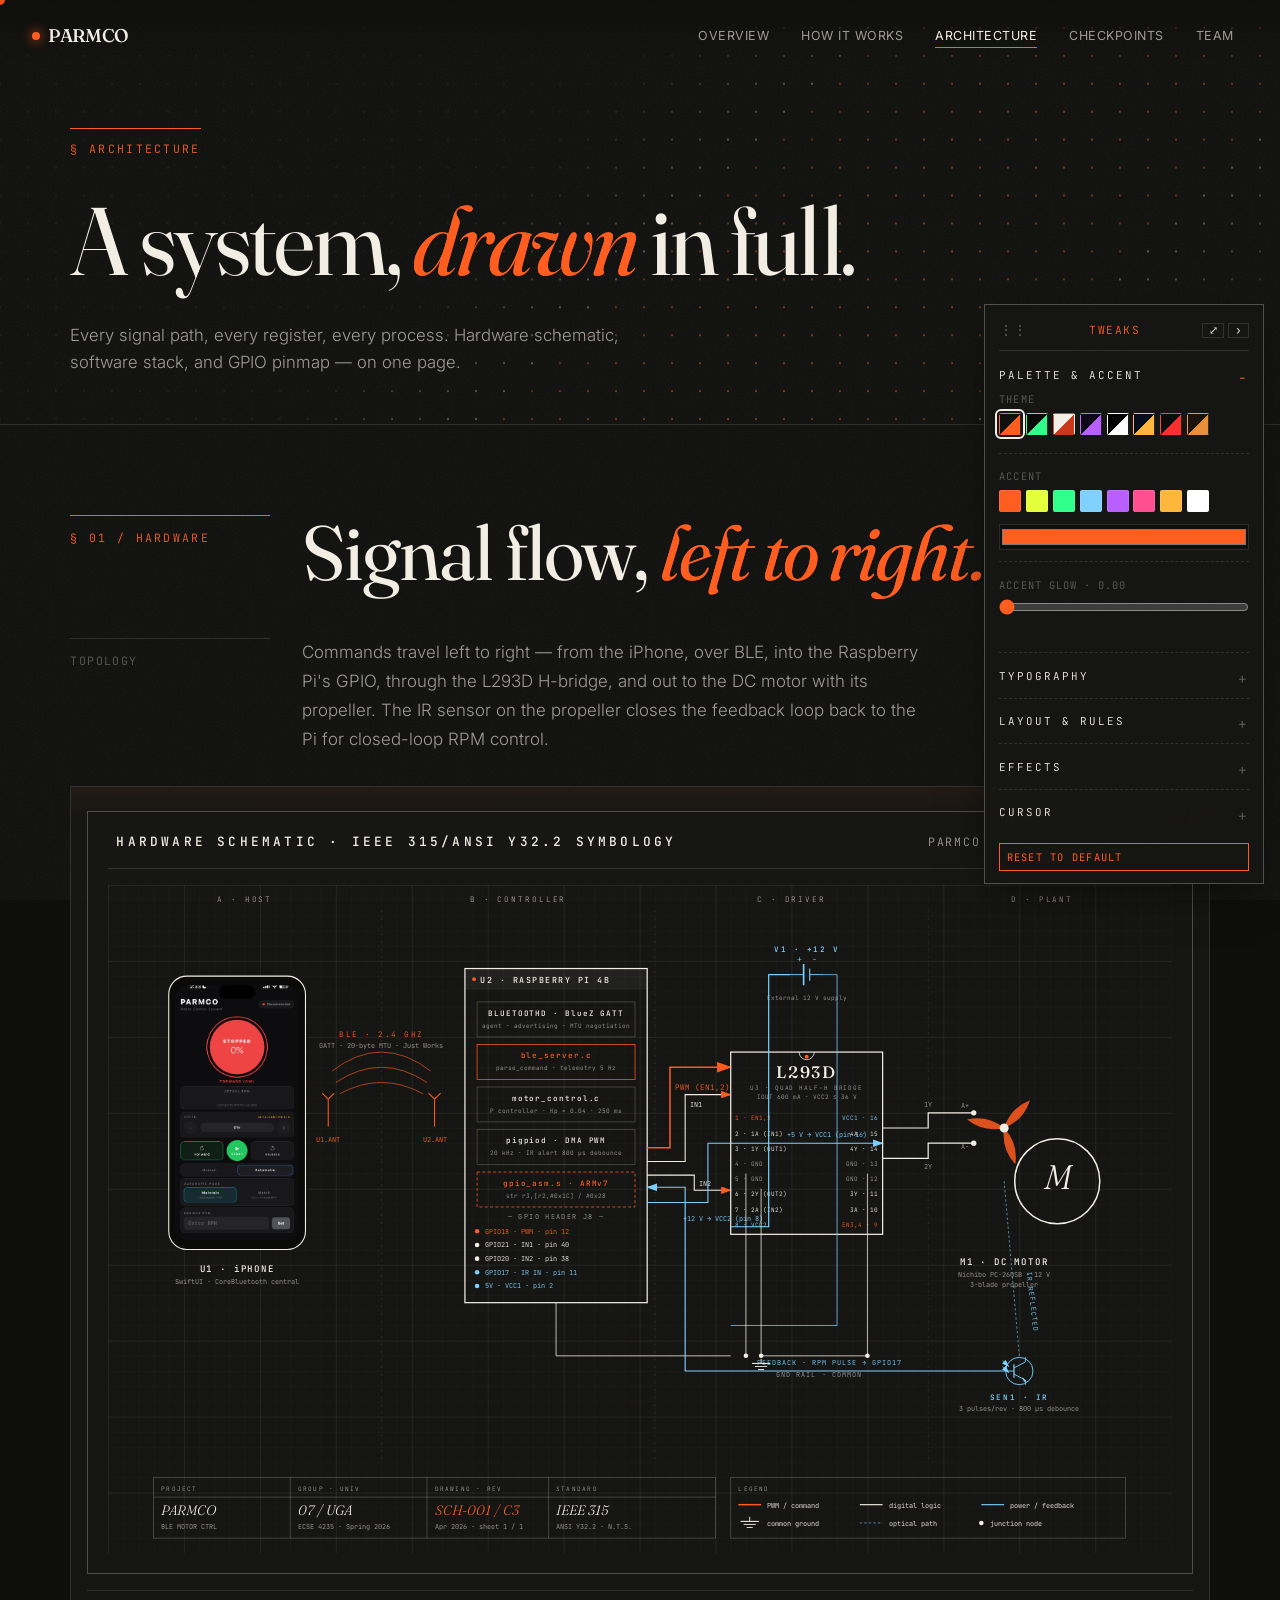
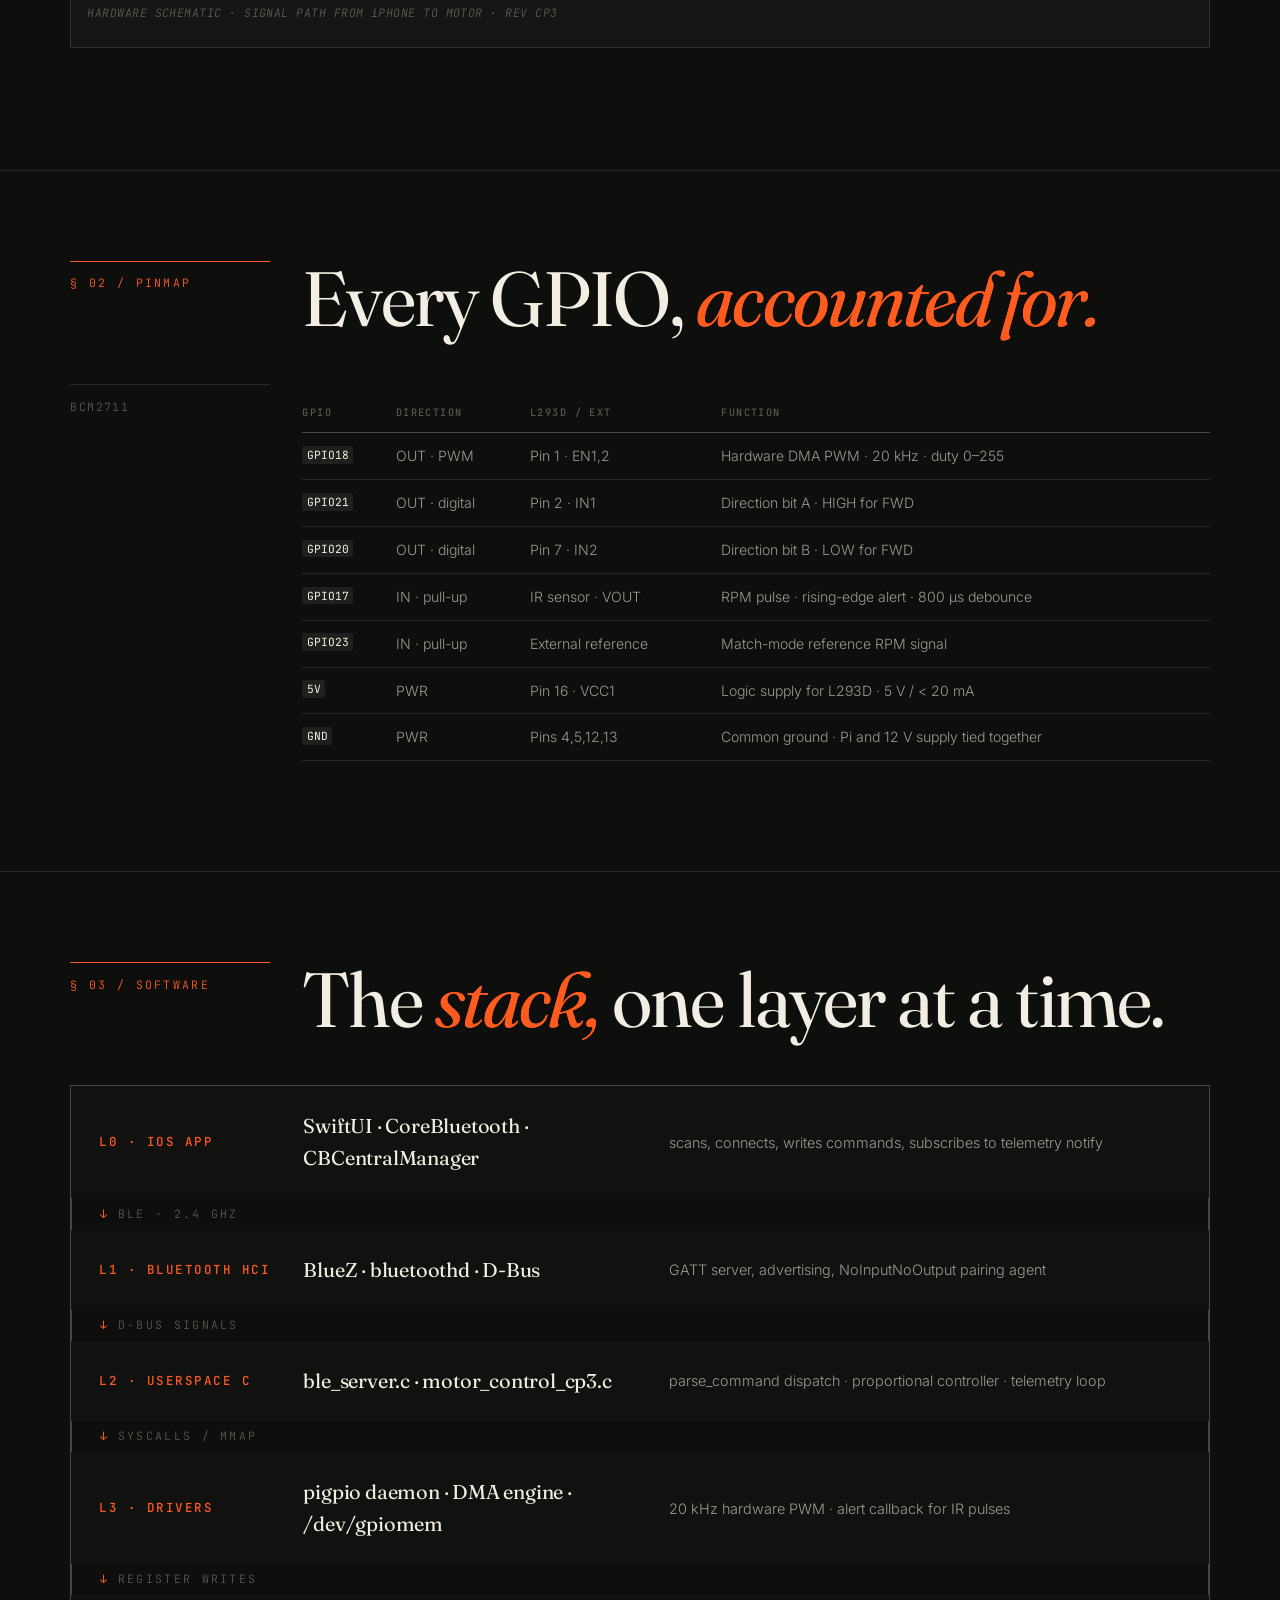
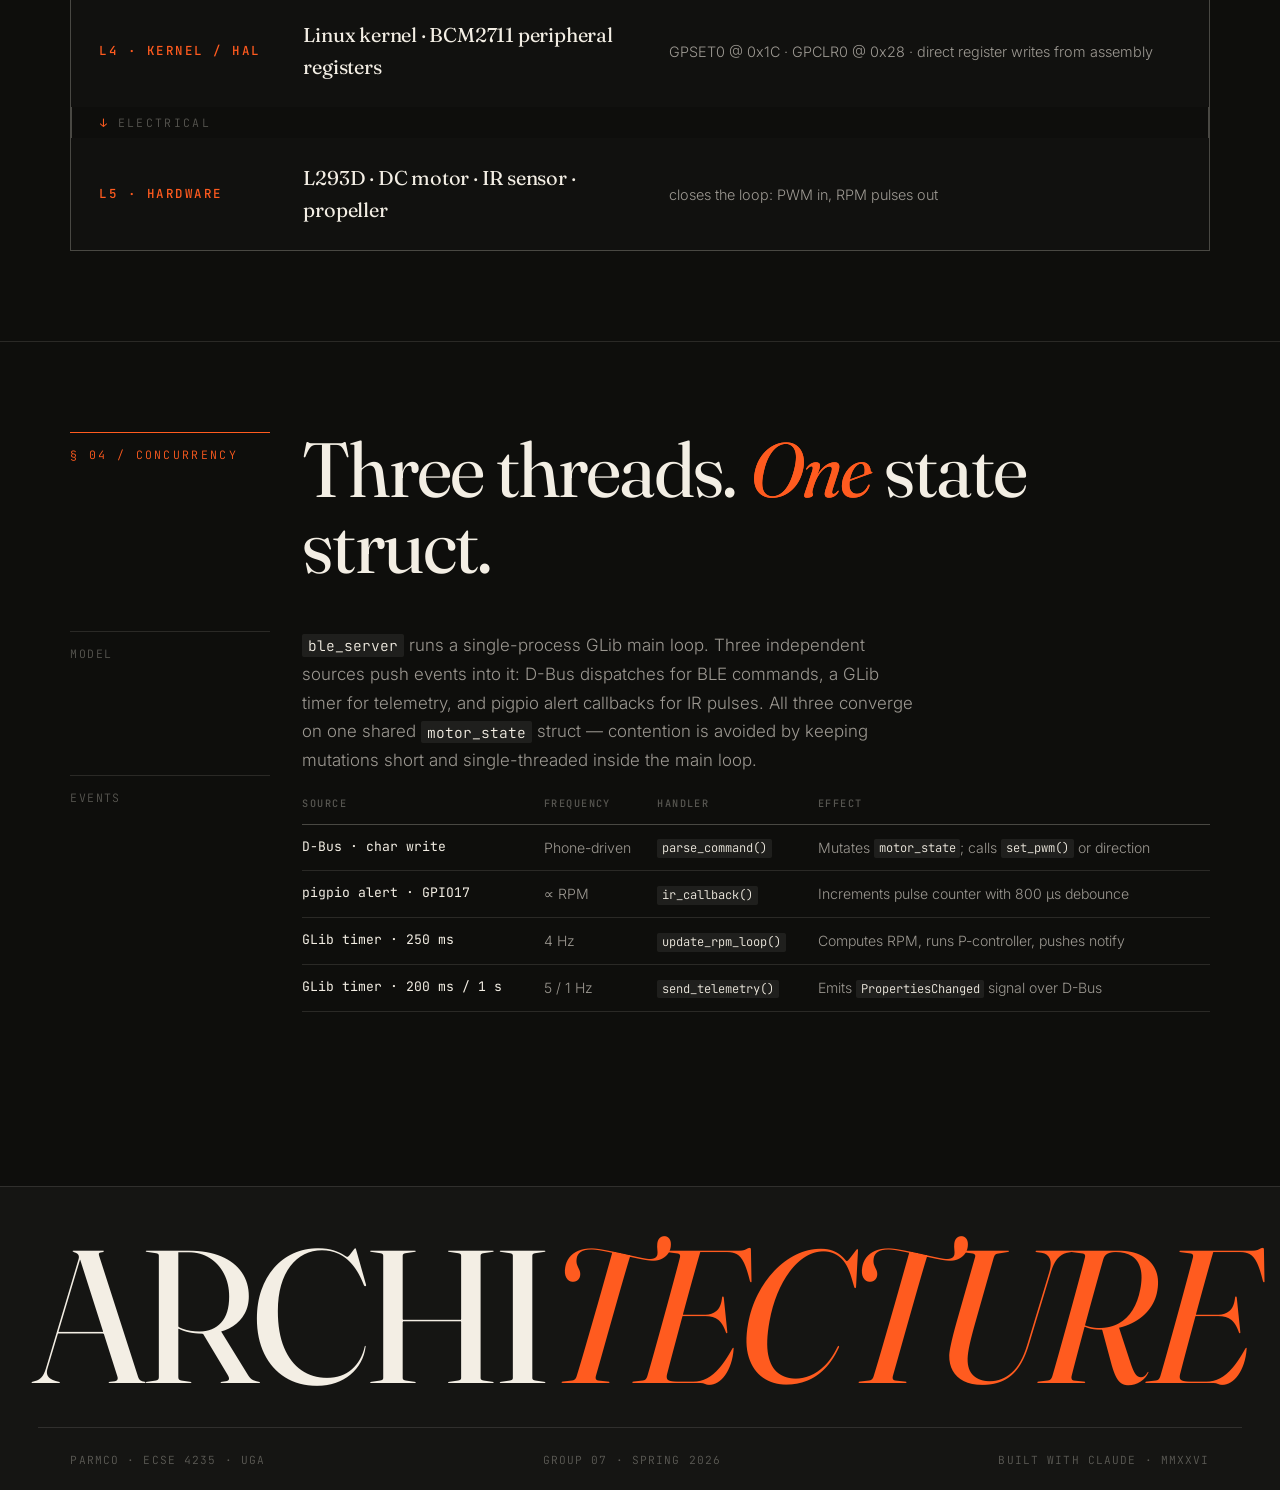
==== architecture.html @ 1833b7eb "Implement PARMCO site — 5-page static site with tweaks panel, IEEE schematic, BLE docs" ====
<!DOCTYPE html>
<html lang="en">
<head>
  <meta charset="UTF-8">
  <meta name="viewport" content="width=device-width, initial-scale=1.0">
  <title>Architecture — PARMCO</title>
  <link rel="stylesheet" href="style.css">
  <script>document.documentElement.classList.add('js');</script>
</head>
<body>

<nav id="site-nav">
  <a href="index.html" class="nav-logo"><span class="nav-logo-dot"></span>PARMCO</a>
  <button class="nav-toggle" aria-label="Toggle menu">MENU</button>
  <ul class="nav-links">
    <li><a href="index.html">Overview</a></li>
    <li><a href="how-it-works.html">How It Works</a></li>
    <li><a href="architecture.html" class="active">Architecture</a></li>
    <li><a href="checkpoints.html">Checkpoints</a></li>
    <li><a href="team.html">Team</a></li>
  </ul>
</nav>

<main>
  <section class="page-hero">
    <div class="wrap">
      <span class="label">§ ARCHITECTURE</span>
      <h1>A system, <em>drawn</em> in full.</h1>
      <p>Every signal path, every register, every process. Hardware schematic, software stack, and GPIO pinmap — on one page.</p>
    </div>
  </section>

  <!-- ========== HARDWARE SCHEMATIC ========== -->
  <section class="section">
    <div class="wrap">
      <div class="section-head reveal">
        <div class="section-num">§ 01 / Hardware</div>
        <h2 class="section-title">Signal flow, <em>left to right.</em></h2>
      </div>

      <div class="body-grid reveal">
        <div class="aside">Topology</div>
        <div class="body">
          <p>Commands travel left to right — from the iPhone, over BLE, into the Raspberry Pi's GPIO, through the L293D H-bridge, and out to the DC motor with its propeller. The IR sensor on the propeller closes the feedback loop back to the Pi for closed-loop RPM control.</p>
        </div>
      </div>

      <div class="diagram reveal schematic-wrap">
        <div class="schematic-frame">
          <div class="schematic-head">
            <span class="s-t">HARDWARE SCHEMATIC · IEEE 315/ANSI Y32.2 SYMBOLOGY</span>
            <span class="s-s">PARMCO · GROUP 07 · REV CP3</span>
          </div>

          <svg viewBox="0 0 1400 880" xmlns="http://www.w3.org/2000/svg" class="schematic-svg">
            <defs>
              <pattern id="grid" width="20" height="20" patternUnits="userSpaceOnUse">
                <path d="M 20 0 L 0 0 0 20" fill="none" stroke="var(--rule)" stroke-width="0.4"/>
              </pattern>
              <pattern id="gridMajor" width="100" height="100" patternUnits="userSpaceOnUse">
                <path d="M 100 0 L 0 0 0 100" fill="none" stroke="var(--rule-strong)" stroke-width="0.5"/>
              </pattern>
              <marker id="arrow" markerWidth="10" markerHeight="7" refX="9" refY="3.5" orient="auto">
                <polygon points="0 0, 10 3.5, 0 7" fill="var(--accent)"/>
              </marker>
              <marker id="arrowFB" markerWidth="10" markerHeight="7" refX="9" refY="3.5" orient="auto">
                <polygon points="0 0, 10 3.5, 0 7" fill="var(--accent-cool)"/>
              </marker>
            </defs>

            <rect width="1400" height="880" fill="url(#grid)"/>
            <rect width="1400" height="880" fill="url(#gridMajor)"/>

            <!-- ===== Zone dividers (engineering-drawing columns A / B / C / D) ===== -->
            <g font-family="var(--f-mono)" font-size="10" fill="var(--ink-dim)" letter-spacing="0.25em">
              <text x="180"  y="22" text-anchor="middle">A · HOST</text>
              <text x="540"  y="22" text-anchor="middle">B · CONTROLLER</text>
              <text x="900"  y="22" text-anchor="middle">C · DRIVER</text>
              <text x="1230" y="22" text-anchor="middle">D · PLANT</text>
              <line x1="360"  y1="34" x2="360"  y2="760" stroke="var(--rule-strong)" stroke-dasharray="2 8" stroke-width="0.6"/>
              <line x1="720"  y1="34" x2="720"  y2="760" stroke="var(--rule-strong)" stroke-dasharray="2 8" stroke-width="0.6"/>
              <line x1="1080" y1="34" x2="1080" y2="760" stroke="var(--rule-strong)" stroke-dasharray="2 8" stroke-width="0.6"/>
            </g>

            <!-- ===== [A] iPHONE (U1) ===== -->
            <g transform="translate(80, 120)">
              <rect x="0" y="0" width="180" height="360" rx="24" fill="#0a0a08" stroke="var(--paper)" stroke-width="1.4"/>
              <defs><clipPath id="phoneScreen"><rect x="8" y="12" width="164" height="336" rx="18"/></clipPath></defs>
              <image x="8" y="12" width="164" height="336"
                     href="images/parmco-app.png"
                     preserveAspectRatio="xMidYMid slice"
                     clip-path="url(#phoneScreen)"/>
              <rect x="66" y="12" width="48" height="18" rx="9" fill="#000"/>
            </g>
            <g transform="translate(170, 510)" text-anchor="middle">
              <text font-family="var(--f-mono)" font-size="12" font-weight="500" letter-spacing="0.2em" fill="var(--paper)">U1 · iPHONE</text>
              <text y="16" font-family="var(--f-mono)" font-size="9" fill="var(--ink-dim)">SwiftUI · CoreBluetooth central</text>
            </g>

            <!-- ===== [A→B] BLE radio link — antennas + lobes ===== -->
            <g transform="translate(290, 300)">
              <line x1="0" y1="-18" x2="0" y2="18" stroke="var(--accent)" stroke-width="1.4"/>
              <line x1="0" y1="-18" x2="-8" y2="-26" stroke="var(--accent)" stroke-width="1.4"/>
              <line x1="0" y1="-18" x2="8"  y2="-26" stroke="var(--accent)" stroke-width="1.4"/>
              <text x="0" y="38" text-anchor="middle" font-family="var(--f-mono)" font-size="9" fill="var(--accent)">U1.ANT</text>
            </g>
            <g transform="translate(430, 300)">
              <line x1="0" y1="-18" x2="0" y2="18" stroke="var(--accent)" stroke-width="1.4"/>
              <line x1="0" y1="-18" x2="-8" y2="-26" stroke="var(--accent)" stroke-width="1.4"/>
              <line x1="0" y1="-18" x2="8"  y2="-26" stroke="var(--accent)" stroke-width="1.4"/>
              <text x="0" y="38" text-anchor="middle" font-family="var(--f-mono)" font-size="9" fill="var(--accent)">U2.ANT</text>
            </g>
            <g fill="none" stroke="var(--accent)" stroke-width="1.2" opacity="0.7">
              <path d="M 305 275 Q 360 245 415 275"/>
              <path d="M 300 260 Q 360 220 420 260"/>
              <path d="M 295 245 Q 360 195 425 245"/>
            </g>
            <g font-family="var(--f-mono)" fill="var(--ink-dim)" text-anchor="middle">
              <text x="360" y="200" font-size="10" fill="var(--accent)" letter-spacing="0.2em">BLE · 2.4 GHZ</text>
              <text x="360" y="214" font-size="9">GATT · 20-byte MTU · Just Works</text>
            </g>

            <!-- ===== [B] Raspberry Pi 4B (U2) — IEEE functional block ===== -->
            <g transform="translate(470, 110)">
              <rect x="0" y="0" width="240" height="440" fill="none" stroke="var(--paper)" stroke-width="1.6"/>
              <rect x="0" y="0" width="240" height="28" fill="rgba(255,255,255,0.05)"/>
              <circle cx="12" cy="14" r="2.5" fill="var(--accent)"/>
              <text x="20" y="19" font-family="var(--f-mono)" font-size="11" font-weight="500" fill="var(--paper)" letter-spacing="0.18em">U2 · RASPBERRY PI 4B</text>

              <!-- Internal functional blocks, stacked for clarity -->
              <g transform="translate(16, 44)">
                <rect x="0" y="0" width="208" height="46" fill="none" stroke="var(--rule-strong)"/>
                <text x="104" y="18" text-anchor="middle" font-family="var(--f-mono)" font-size="10" font-weight="500" fill="var(--paper)" letter-spacing="0.12em">BLUETOOTHD · BlueZ GATT</text>
                <text x="104" y="34" text-anchor="middle" font-family="var(--f-mono)" font-size="8" fill="var(--ink-dim)">agent · advertising · MTU negotiation</text>
              </g>
              <g transform="translate(16, 100)">
                <rect x="0" y="0" width="208" height="46" fill="none" stroke="var(--accent)"/>
                <text x="104" y="18" text-anchor="middle" font-family="var(--f-mono)" font-size="10" font-weight="500" fill="var(--accent)" letter-spacing="0.12em">ble_server.c</text>
                <text x="104" y="34" text-anchor="middle" font-family="var(--f-mono)" font-size="8" fill="var(--ink-dim)">parse_command · telemetry 5 Hz</text>
              </g>
              <g transform="translate(16, 156)">
                <rect x="0" y="0" width="208" height="46" fill="none" stroke="var(--rule-strong)"/>
                <text x="104" y="18" text-anchor="middle" font-family="var(--f-mono)" font-size="10" font-weight="500" fill="var(--paper)" letter-spacing="0.12em">motor_control.c</text>
                <text x="104" y="34" text-anchor="middle" font-family="var(--f-mono)" font-size="8" fill="var(--ink-dim)">P controller · Kp = 0.04 · 250 ms</text>
              </g>
              <g transform="translate(16, 212)">
                <rect x="0" y="0" width="208" height="46" fill="none" stroke="var(--rule-strong)"/>
                <text x="104" y="18" text-anchor="middle" font-family="var(--f-mono)" font-size="10" font-weight="500" fill="var(--paper)" letter-spacing="0.12em">pigpiod · DMA PWM</text>
                <text x="104" y="34" text-anchor="middle" font-family="var(--f-mono)" font-size="8" fill="var(--ink-dim)">20 kHz · IR alert 800 µs debounce</text>
              </g>
              <g transform="translate(16, 268)">
                <rect x="0" y="0" width="208" height="46" fill="none" stroke="var(--accent)" stroke-dasharray="4 3"/>
                <text x="104" y="18" text-anchor="middle" font-family="var(--f-mono)" font-size="10" font-weight="500" fill="var(--accent)" letter-spacing="0.12em">gpio_asm.s · ARMv7</text>
                <text x="104" y="34" text-anchor="middle" font-family="var(--f-mono)" font-size="8" fill="var(--ink-dim)">str r3,[r2,#0x1C] / #0x28</text>
              </g>

              <!-- J8 header, right side, labelled terminals -->
              <g transform="translate(16, 330)">
                <text x="104" y="0" text-anchor="middle" font-family="var(--f-mono)" font-size="9" fill="var(--ink-dim)" letter-spacing="0.2em">— GPIO HEADER J8 —</text>
                <g font-family="var(--f-mono)" font-size="9">
                  <g transform="translate(0, 16)"><circle r="3" fill="var(--accent)"/>      <text x="10" y="3" fill="var(--accent)">GPIO18 · PWM · pin 12</text></g>
                  <g transform="translate(0, 34)"><circle r="3" fill="var(--paper)"/>       <text x="10" y="3" fill="var(--paper)">GPIO21 · IN1 · pin 40</text></g>
                  <g transform="translate(0, 52)"><circle r="3" fill="var(--paper)"/>       <text x="10" y="3" fill="var(--paper)">GPIO20 · IN2 · pin 38</text></g>
                  <g transform="translate(0, 70)"><circle r="3" fill="var(--accent-cool)"/> <text x="10" y="3" fill="var(--accent-cool)">GPIO17 · IR IN · pin 11</text></g>
                  <g transform="translate(0, 88)"><circle r="3" fill="var(--accent-cool)"/> <text x="10" y="3" fill="var(--accent-cool)">5V · VCC1 · pin 2</text></g>
                </g>
              </g>
            </g>

            <!-- ===== [B→C] wiring bus from GPIO header → L293D ===== -->
            <!-- bus rail: leaves Pi at right edge x=710 -->
            <!-- GPIO18 (PWM) → EN1,2 (L293D pin 1) -->
            <path d="M 710 346 L 740 346 L 740 240 L 820 240" fill="none" stroke="var(--accent)" stroke-width="2" marker-end="url(#arrow)"/>
            <text x="746" y="270" font-family="var(--f-mono)" font-size="10" fill="var(--accent)">PWM (EN1,2)</text>

            <!-- GPIO21 → IN1 (pin 2) -->
            <path d="M 710 364 L 760 364 L 760 276 L 820 276" fill="none" stroke="var(--paper)" stroke-width="1.4" marker-end="url(#arrow)"/>
            <text x="766" y="292" font-family="var(--f-mono)" font-size="9" fill="var(--paper)">IN1</text>

            <!-- GPIO20 → IN2 (pin 7) -->
            <path d="M 710 382 L 772 382 L 772 402 L 820 402" fill="none" stroke="var(--paper)" stroke-width="1.4" marker-end="url(#arrow)"/>
            <text x="778" y="396" font-family="var(--f-mono)" font-size="9" fill="var(--paper)">IN2</text>

            <!-- 5V (logic) → VCC1 pin 16 -->
            <path d="M 710 418 L 790 418 L 790 340 L 1020 340" fill="none" stroke="var(--accent-cool)" stroke-width="1.4" marker-end="url(#arrowFB)"/>
            <text x="1000" y="332" font-family="var(--f-mono)" font-size="9" fill="var(--accent-cool)" text-anchor="end">+5 V → VCC1 (pin 16)</text>

            <!-- ===== [C] L293D (U3) — IEEE DIP block with true pin order ===== -->
            <g transform="translate(820, 220)">
              <rect x="0" y="0" width="200" height="240" fill="none" stroke="var(--paper)" stroke-width="1.6"/>
              <!-- Pin-1 notch arc at top -->
              <path d="M 90 0 A 8 8 0 0 0 110 0" fill="none" stroke="var(--paper)" stroke-width="1"/>
              <circle cx="100" cy="6" r="2.5" fill="var(--accent)"/>
              <!-- Title inside the IC -->
              <text x="100" y="34" text-anchor="middle" font-family="var(--f-display)" font-size="22" font-weight="500" fill="var(--paper)" letter-spacing="0.1em">L293D</text>
              <text x="100" y="50" text-anchor="middle" font-family="var(--f-mono)" font-size="8" fill="var(--ink-dim)" letter-spacing="0.15em">U3 · QUAD HALF-H BRIDGE</text>
              <text x="100" y="62" text-anchor="middle" font-family="var(--f-mono)" font-size="8" fill="var(--ink-dim)">IOUT 600 mA · VCC2 ≤ 36 V</text>

              <!-- Pin numbers: IEEE convention, CCW from pin 1 (top-left) -->
              <!-- LEFT PINS 1..8 -->
              <g font-family="var(--f-mono)" font-size="8" text-anchor="start">
                <text x="6" y="90"  fill="var(--accent)">1 · EN1,2</text>
                <text x="6" y="110" fill="var(--paper)">2 · 1A (IN1)</text>
                <text x="6" y="130" fill="var(--paper)">3 · 1Y (OUT1)</text>
                <text x="6" y="150" fill="var(--ink-dim)">4 · GND</text>
                <text x="6" y="170" fill="var(--ink-dim)">5 · GND</text>
                <text x="6" y="190" fill="var(--paper)">6 · 2Y (OUT2)</text>
                <text x="6" y="210" fill="var(--paper)">7 · 2A (IN2)</text>
                <text x="6" y="230" fill="var(--accent-cool)">8 · VCC2</text>
              </g>
              <!-- RIGHT PINS 16..9 top→bottom -->
              <g font-family="var(--f-mono)" font-size="8" text-anchor="end">
                <text x="194" y="90"  fill="var(--accent-cool)">VCC1 · 16</text>
                <text x="194" y="110" fill="var(--paper)">4A · 15</text>
                <text x="194" y="130" fill="var(--paper)">4Y · 14</text>
                <text x="194" y="150" fill="var(--ink-dim)">GND · 13</text>
                <text x="194" y="170" fill="var(--ink-dim)">GND · 12</text>
                <text x="194" y="190" fill="var(--paper)">3Y · 11</text>
                <text x="194" y="210" fill="var(--paper)">3A · 10</text>
                <text x="194" y="230" fill="var(--accent)">EN3,4 · 9</text>
              </g>
            </g>

            <!-- ===== +12 V source (V1) — IEEE battery symbol ===== -->
            <g transform="translate(920, 118)">
              <g transform="translate(0,0)">
  <line x1="-22" y1="0" x2="-4" y2="0" stroke="var(--accent-cool)" stroke-width="1.2"/>
  <line x1="22" y1="0" x2="4" y2="0" stroke="var(--accent-cool)" stroke-width="1.2"/>
  <line x1="-4" y1="-14" x2="-4" y2="14" stroke="var(--accent-cool)" stroke-width="2.2"/>
  <line x1="4" y1="-8" x2="4" y2="8" stroke="var(--accent-cool)" stroke-width="1.4"/>
  <text x="-10" y="-17" text-anchor="middle" font-family="var(--f-mono)" font-size="11" fill="var(--accent-cool)">+</text>
  <text x="10"  y="-17" text-anchor="middle" font-family="var(--f-mono)" font-size="11" fill="var(--accent-cool)">&#8722;</text>
</g>
              <text x="0" y="-30" text-anchor="middle" font-family="var(--f-mono)" font-size="10" font-weight="500" fill="var(--accent-cool)" letter-spacing="0.2em">V1 · +12 V</text>
              <text x="0" y="34" text-anchor="middle" font-family="var(--f-mono)" font-size="8" fill="var(--ink-dim)">External 12 V supply</text>
            </g>
            <!-- V1+ → VCC2 pin 8 (left side of L293D at y=450 ≈ pin 8) -->
            <path d="M 898 118 L 870 118 L 870 450 L 820 450" fill="none" stroke="var(--accent-cool)" stroke-width="1.6"/>
            <text x="862" y="442" font-family="var(--f-mono)" font-size="9" fill="var(--accent-cool)" text-anchor="end">+12 V → VCC2 (pin 8)</text>
            <!-- V1− → GND rail -->
            <path d="M 942 118 L 960 118 L 960 580 L 820 580" fill="none" stroke="var(--accent-cool)" stroke-width="1"/>

            <!-- ===== GROUND RAIL ===== -->
            <!-- Pi GND (from bottom of U2) → common rail -->
            <path d="M 590 550 L 590 620 L 820 620" fill="none" stroke="var(--paper)" stroke-width="1"/>
            <!-- L293D GND pins 4,5 and 12,13 converge to rail -->
            <path d="M 840 380 L 840 620" fill="none" stroke="var(--paper)" stroke-width="1"/>
            <path d="M 860 400 L 860 620" fill="none" stroke="var(--paper)" stroke-width="1"/>
            <path d="M 1000 380 L 1000 620 L 860 620" fill="none" stroke="var(--paper)" stroke-width="1"/>
            <circle cx="840" cy="620" r="3" fill="var(--paper)"/>
            <circle cx="860" cy="620" r="3" fill="var(--paper)"/>
            <circle cx="1000" cy="620" r="3" fill="var(--paper)"/>
            <g transform="translate(860,630)">
  <line x1="0" y1="-6" x2="0" y2="0" stroke="var(--paper)" stroke-width="1.2"/>
  <line x1="-12" y1="0" x2="12" y2="0" stroke="var(--paper)" stroke-width="1.4"/>
  <line x1="-8" y1="4" x2="8" y2="4" stroke="var(--paper)" stroke-width="1.2"/>
  <line x1="-4" y1="8" x2="4" y2="8" stroke="var(--paper)" stroke-width="1.2"/>
</g>
            <text x="880" y="648" font-family="var(--f-mono)" font-size="9" fill="var(--ink-dim)" letter-spacing="0.15em">GND RAIL · COMMON</text>

            <!-- ===== [D] DC MOTOR (M1) ===== -->
            <g transform="translate(1180, 320)">
              <g transform="translate(70,70) scale(1.4)">
  <circle cx="0" cy="0" r="40" fill="none" stroke="var(--paper)" stroke-width="1.4"/>
  <text x="0" y="7" text-anchor="middle" font-family="var(--f-display)" font-size="32" font-style="italic" fill="var(--paper)">M</text>
</g>
              <g>
                <animateTransform attributeName="transform" type="rotate" from="0" to="360" dur="0.7s" repeatCount="indefinite"/>
                <g fill="var(--accent)" opacity="0.85">
                  <path d="M 0 -50 Q 12 -25 0 0 Q -12 -25 0 -50 Z"/>
                  <path d="M 0 -50 Q 12 -25 0 0 Q -12 -25 0 -50 Z" transform="rotate(120)"/>
                  <path d="M 0 -50 Q 12 -25 0 0 Q -12 -25 0 -50 Z" transform="rotate(240)"/>
                </g>
                <circle r="6" fill="var(--paper)"/>
              </g>
            </g>
            <!-- Motor terminals, positioned exactly on the armature circle, on the left side -->
            <circle cx="1140" cy="300" r="3.5" fill="var(--paper)"/>
            <circle cx="1140" cy="340" r="3.5" fill="var(--paper)"/>
            <text x="1134" y="294" text-anchor="end" font-family="var(--f-mono)" font-size="9" fill="var(--ink-dim)">A+</text>
            <text x="1134" y="347" text-anchor="end" font-family="var(--f-mono)" font-size="9" fill="var(--ink-dim)">A−</text>

            <g transform="translate(1180, 500)" text-anchor="middle">
              <text font-family="var(--f-mono)" font-size="12" font-weight="500" letter-spacing="0.2em" fill="var(--paper)">M1 · DC MOTOR</text>
              <text y="16" font-family="var(--f-mono)" font-size="9" fill="var(--ink-dim)">Nichibo PC-260SB · 12 V</text>
              <text y="30" font-family="var(--f-mono)" font-size="9" fill="var(--ink-dim)">3-blade propeller</text>
            </g>

            <!-- Wire: L293D pin 3 (1Y) → motor A+ -->
            <path d="M 1020 320 L 1080 320 L 1080 300 L 1140 300" fill="none" stroke="var(--paper)" stroke-width="1.6"/>
            <text x="1080" y="292" font-family="var(--f-mono)" font-size="9" fill="var(--ink-dim)" text-anchor="middle">1Y</text>

            <!-- Wire: L293D pin 6 (2Y) → motor A− -->
            <path d="M 1020 360 L 1080 360 L 1080 340 L 1140 340" fill="none" stroke="var(--paper)" stroke-width="1.6"/>
            <text x="1080" y="374" font-family="var(--f-mono)" font-size="9" fill="var(--ink-dim)" text-anchor="middle">2Y</text>

            <!-- ===== IR SENSOR (SEN1) ===== -->
            <g transform="translate(1200, 640)">
              <g transform="translate(0,0)">
  <circle cx="0" cy="0" r="18" fill="none" stroke="var(--accent-cool)" stroke-width="1.2"/>
  <line x1="-7" y1="-9" x2="-7" y2="9" stroke="var(--accent-cool)" stroke-width="1.6"/>
  <line x1="-7" y1="-4" x2="8" y2="-12" stroke="var(--accent-cool)" stroke-width="1.2"/>
  <line x1="-7" y1="4"  x2="8" y2="12" stroke="var(--accent-cool)" stroke-width="1.2"/>
  <polygon points="4,8 10,14 6,14" fill="var(--accent-cool)"/>
  <line x1="8" y1="-12" x2="8" y2="-18" stroke="var(--accent-cool)" stroke-width="1.2"/>
  <line x1="8" y1="12"  x2="8" y2="18"  stroke="var(--accent-cool)" stroke-width="1.2"/>
  <line x1="-7" y1="0"  x2="-20" y2="0" stroke="var(--accent-cool)" stroke-width="1.2"/>
  <g stroke="var(--accent-cool)" stroke-width="1">
    <line x1="-22" y1="-14" x2="-14" y2="-6" marker-end="url(#arrowFB)"/>
    <line x1="-22" y1="-6"  x2="-14" y2="2"  marker-end="url(#arrowFB)"/>
  </g>
</g>
              <text x="0" y="38" text-anchor="middle" font-family="var(--f-mono)" font-size="10" font-weight="500" fill="var(--accent-cool)" letter-spacing="0.2em">SEN1 · IR</text>
              <text x="0" y="52" text-anchor="middle" font-family="var(--f-mono)" font-size="9" fill="var(--ink-dim)">3 pulses/rev · 800 µs debounce</text>
            </g>
            <!-- Optical path from propeller to sensor -->
            <line x1="1180" y1="390" x2="1200" y2="620" stroke="var(--accent-cool)" stroke-width="0.8" stroke-dasharray="3 3"/>
            <text x="1210" y="510" font-family="var(--f-mono)" font-size="9" fill="var(--accent-cool)" letter-spacing="0.15em" transform="rotate(84 1210 510)">IR REFLECTED</text>

            <!-- Feedback wire: SEN1 → Pi GPIO17 (enters Pi at GPIO17 row) -->
            <path d="M 1180 640 L 760 640 L 760 398 L 710 398" fill="none" stroke="var(--accent-cool)" stroke-width="1.5" marker-end="url(#arrowFB)"/>
            <text x="950" y="632" font-family="var(--f-mono)" font-size="9" fill="var(--accent-cool)" letter-spacing="0.15em" text-anchor="middle">FEEDBACK · RPM PULSE → GPIO17</text>

            <!-- ===== TITLE BLOCK ===== -->
            <g transform="translate(60, 780)">
              <rect x="0" y="0" width="740" height="80" fill="none" stroke="var(--rule-strong)" stroke-width="1"/>
              <line x1="0" y1="26" x2="740" y2="26" stroke="var(--rule-strong)"/>
              <line x1="180" y1="0" x2="180" y2="80" stroke="var(--rule-strong)"/>
              <line x1="360" y1="0" x2="360" y2="80" stroke="var(--rule-strong)"/>
              <line x1="520" y1="0" x2="520" y2="80" stroke="var(--rule-strong)"/>

              <text x="10"  y="18" font-family="var(--f-mono)" font-size="8" fill="var(--ink-dim)" letter-spacing="0.2em">PROJECT</text>
              <text x="10"  y="50" font-family="var(--f-display)" font-size="18" font-style="italic" fill="var(--paper)">PARMCO</text>
              <text x="10"  y="68" font-family="var(--f-mono)" font-size="9" fill="var(--ink-dim)">BLE MOTOR CTRL</text>

              <text x="190" y="18" font-family="var(--f-mono)" font-size="8" fill="var(--ink-dim)" letter-spacing="0.2em">GROUP · UNIV</text>
              <text x="190" y="50" font-family="var(--f-display)" font-size="18" font-style="italic" fill="var(--paper)">07 / UGA</text>
              <text x="190" y="68" font-family="var(--f-mono)" font-size="9" fill="var(--ink-dim)">ECSE 4235 · Spring 2026</text>

              <text x="370" y="18" font-family="var(--f-mono)" font-size="8" fill="var(--ink-dim)" letter-spacing="0.2em">DRAWING · REV</text>
              <text x="370" y="50" font-family="var(--f-display)" font-size="18" font-style="italic" fill="var(--accent)">SCH-001 / C3</text>
              <text x="370" y="68" font-family="var(--f-mono)" font-size="9" fill="var(--ink-dim)">Apr 2026 · sheet 1 / 1</text>

              <text x="530" y="18" font-family="var(--f-mono)" font-size="8" fill="var(--ink-dim)" letter-spacing="0.2em">STANDARD</text>
              <text x="530" y="50" font-family="var(--f-display)" font-size="18" font-style="italic" fill="var(--paper)">IEEE 315</text>
              <text x="530" y="68" font-family="var(--f-mono)" font-size="9" fill="var(--ink-dim)">ANSI Y32.2 · N.T.S.</text>
            </g>

            <!-- ===== LEGEND ===== -->
            <g transform="translate(820, 780)">
              <rect x="0" y="0" width="520" height="80" fill="none" stroke="var(--rule-strong)"/>
              <text x="10" y="18" font-family="var(--f-mono)" font-size="8" fill="var(--ink-dim)" letter-spacing="0.2em">LEGEND</text>

              <g transform="translate(10, 36)">
                <line x1="0" y1="0" x2="30" y2="0" stroke="var(--accent)" stroke-width="2"/>
                <text x="38" y="4" font-family="var(--f-mono)" font-size="9" fill="var(--paper)">PWM / command</text>
              </g>
              <g transform="translate(170, 36)">
                <line x1="0" y1="0" x2="30" y2="0" stroke="var(--paper)" stroke-width="1.5"/>
                <text x="38" y="4" font-family="var(--f-mono)" font-size="9" fill="var(--paper)">digital logic</text>
              </g>
              <g transform="translate(330, 36)">
                <line x1="0" y1="0" x2="30" y2="0" stroke="var(--accent-cool)" stroke-width="1.5"/>
                <text x="38" y="4" font-family="var(--f-mono)" font-size="9" fill="var(--paper)">power / feedback</text>
              </g>

              <g transform="translate(10, 60)">
                <g transform="translate(15,-2)">
  <line x1="0" y1="-6" x2="0" y2="0" stroke="var(--paper)" stroke-width="1.2"/>
  <line x1="-12" y1="0" x2="12" y2="0" stroke="var(--paper)" stroke-width="1.4"/>
  <line x1="-8" y1="4" x2="8" y2="4" stroke="var(--paper)" stroke-width="1.2"/>
  <line x1="-4" y1="8" x2="4" y2="8" stroke="var(--paper)" stroke-width="1.2"/>
</g>
                <text x="38" y="4" font-family="var(--f-mono)" font-size="9" fill="var(--paper)">common ground</text>
              </g>
              <g transform="translate(170, 60)">
                <line x1="0" y1="0" x2="30" y2="0" stroke="var(--accent-cool)" stroke-width="0.8" stroke-dasharray="3 3"/>
                <text x="38" y="4" font-family="var(--f-mono)" font-size="9" fill="var(--paper)">optical path</text>
              </g>
              <g transform="translate(330, 60)">
                <circle cx="0" cy="0" r="3" fill="var(--paper)"/>
                <text x="12" y="4" font-family="var(--f-mono)" font-size="9" fill="var(--paper)">junction node</text>
              </g>
            </g>
          </svg>
        </div>
        <p class="diagram-caption">HARDWARE SCHEMATIC · SIGNAL PATH FROM iPHONE TO MOTOR · REV CP3</p>
      </div>
    </div>
  </section>

  <!-- ========== GPIO TABLE ========== -->
  <section class="section">
    <div class="wrap">
      <div class="section-head reveal">
        <div class="section-num">§ 02 / Pinmap</div>
        <h2 class="section-title">Every GPIO, <em>accounted for.</em></h2>
      </div>
      <div class="body-grid reveal">
        <div class="aside">BCM2711</div>
        <div class="body wide">
          <table class="data-table">
            <thead><tr><th>GPIO</th><th>Direction</th><th>L293D / Ext</th><th>Function</th></tr></thead>
            <tbody>
              <tr><td><code>GPIO18</code></td><td>OUT · PWM</td><td>Pin 1 · EN1,2</td><td>Hardware DMA PWM · 20 kHz · duty 0–255</td></tr>
              <tr><td><code>GPIO21</code></td><td>OUT · digital</td><td>Pin 2 · IN1</td><td>Direction bit A · HIGH for FWD</td></tr>
              <tr><td><code>GPIO20</code></td><td>OUT · digital</td><td>Pin 7 · IN2</td><td>Direction bit B · LOW for FWD</td></tr>
              <tr><td><code>GPIO17</code></td><td>IN · pull-up</td><td>IR sensor · VOUT</td><td>RPM pulse · rising-edge alert · 800 µs debounce</td></tr>
              <tr><td><code>GPIO23</code></td><td>IN · pull-up</td><td>External reference</td><td>Match-mode reference RPM signal</td></tr>
              <tr><td><code>5V</code></td><td>PWR</td><td>Pin 16 · VCC1</td><td>Logic supply for L293D · 5 V / &lt; 20 mA</td></tr>
              <tr><td><code>GND</code></td><td>PWR</td><td>Pins 4,5,12,13</td><td>Common ground · Pi and 12 V supply tied together</td></tr>
            </tbody>
          </table>
        </div>
      </div>
    </div>
  </section>

  <!-- ========== SOFTWARE STACK ========== -->
  <section class="section">
    <div class="wrap">
      <div class="section-head reveal">
        <div class="section-num">§ 03 / Software</div>
        <h2 class="section-title">The <em>stack,</em> one layer at a time.</h2>
      </div>

      <div class="stack reveal">
        <div class="stack-row">
          <div class="stack-label">L0 · iOS App</div>
          <div class="stack-cell">SwiftUI · CoreBluetooth · CBCentralManager</div>
          <div class="stack-sub">scans, connects, writes commands, subscribes to telemetry notify</div>
        </div>
        <div class="stack-arrow">BLE · 2.4 GHz</div>

        <div class="stack-row">
          <div class="stack-label">L1 · Bluetooth HCI</div>
          <div class="stack-cell">BlueZ · bluetoothd · D-Bus</div>
          <div class="stack-sub">GATT server, advertising, NoInputNoOutput pairing agent</div>
        </div>
        <div class="stack-arrow">D-Bus signals</div>

        <div class="stack-row">
          <div class="stack-label">L2 · Userspace C</div>
          <div class="stack-cell">ble_server.c · motor_control_cp3.c</div>
          <div class="stack-sub">parse_command dispatch · proportional controller · telemetry loop</div>
        </div>
        <div class="stack-arrow">syscalls / mmap</div>

        <div class="stack-row">
          <div class="stack-label">L3 · Drivers</div>
          <div class="stack-cell">pigpio daemon · DMA engine · /dev/gpiomem</div>
          <div class="stack-sub">20 kHz hardware PWM · alert callback for IR pulses</div>
        </div>
        <div class="stack-arrow">register writes</div>

        <div class="stack-row">
          <div class="stack-label">L4 · Kernel / HAL</div>
          <div class="stack-cell">Linux kernel · BCM2711 peripheral registers</div>
          <div class="stack-sub">GPSET0 @ 0x1C · GPCLR0 @ 0x28 · direct register writes from assembly</div>
        </div>
        <div class="stack-arrow">electrical</div>

        <div class="stack-row">
          <div class="stack-label">L5 · Hardware</div>
          <div class="stack-cell">L293D · DC motor · IR sensor · propeller</div>
          <div class="stack-sub">closes the loop: PWM in, RPM pulses out</div>
        </div>
      </div>
    </div>
  </section>

  <!-- ========== PROCESS DIAGRAM ========== -->
  <section class="section">
    <div class="wrap">
      <div class="section-head reveal">
        <div class="section-num">§ 04 / Concurrency</div>
        <h2 class="section-title">Three threads. <em>One</em> state struct.</h2>
      </div>
      <div class="body-grid reveal">
        <div class="aside">Model</div>
        <div class="body">
          <p><code>ble_server</code> runs a single-process GLib main loop. Three independent sources push events into it: D-Bus dispatches for BLE commands, a GLib timer for telemetry, and pigpio alert callbacks for IR pulses. All three converge on one shared <code>motor_state</code> struct — contention is avoided by keeping mutations short and single-threaded inside the main loop.</p>
        </div>
      </div>
      <div class="body-grid reveal">
        <div class="aside">Events</div>
        <div class="body wide">
          <table class="data-table">
            <thead><tr><th>Source</th><th>Frequency</th><th>Handler</th><th>Effect</th></tr></thead>
            <tbody>
              <tr><td>D-Bus · char write</td><td>Phone-driven</td><td><code>parse_command()</code></td><td>Mutates <code>motor_state</code>; calls <code>set_pwm()</code> or direction</td></tr>
              <tr><td>pigpio alert · GPIO17</td><td>∝ RPM</td><td><code>ir_callback()</code></td><td>Increments pulse counter with 800 µs debounce</td></tr>
              <tr><td>GLib timer · 250 ms</td><td>4 Hz</td><td><code>update_rpm_loop()</code></td><td>Computes RPM, runs P-controller, pushes notify</td></tr>
              <tr><td>GLib timer · 200 ms / 1 s</td><td>5 / 1 Hz</td><td><code>send_telemetry()</code></td><td>Emits <code>PropertiesChanged</code> signal over D-Bus</td></tr>
            </tbody>
          </table>
        </div>
      </div>
    </div>
  </section>
</main>

<footer>
  <div class="footer-marquee" style="text-align: center">ARCHI<em>TECTURE</em></div>
  <div class="footer-inner">
    <div>PARMCO · ECSE 4235 · UGA</div>
    <div>GROUP 07 · SPRING 2026</div>
    <div>BUILT WITH CLAUDE · MMXXVI</div>
  </div>
</footer>

<script src="tweaks.js"></script>
<script src="bg-effects.js"></script>
<script>
document.addEventListener('DOMContentLoaded', function () {
  BgEffects.dotGrid(document.querySelector('.page-hero'));
});
</script>
</body>
</html>
---- style.css ----
/* ================================================================
   PARMCO — Award-worthy rework
   Editorial serif + utilitarian mono, bold scale, scroll motion
   ================================================================ */

@import url('https://fonts.googleapis.com/css2?family=Fraunces:ital,opsz,wght@0,9..144,300;0,9..144,400;0,9..144,500;0,9..144,600;1,9..144,400;1,9..144,500&family=JetBrains+Mono:wght@300;400;500&family=Inter:wght@300;400;500;600&display=swap');

/* ── Theme tokens (live-tweakable) ───────────────────────────── */
:root {
  --bg:          #0E0E0C;
  --bg-2:        #151513;
  --bg-soft:     #1C1C1A;
  --paper:       #F3EEE4;
  --paper-2:     #E8E1D2;
  --ink:         #F3EEE4;
  --ink-dim:     rgba(243,238,228,0.62);
  --ink-faint:   rgba(243,238,228,0.32);
  --rule:        rgba(243,238,228,0.12);
  --rule-strong: rgba(243,238,228,0.26);

  --accent:      #FF5B1F;   /* molten orange */
  --accent-2:    #E4FF3A;   /* acid yellow */
  --accent-cool: #7CD0FF;   /* signal blue */

  --f-display:   'Fraunces', 'Playfair Display', Georgia, serif;
  --f-body:      'Inter', system-ui, sans-serif;
  --f-mono:      'JetBrains Mono', ui-monospace, monospace;

  --grain-opacity: 0.06;
  --scale-title: 1;
  --letter-spacing-display: -0.035em;

  --ease-out:    cubic-bezier(0.16, 1, 0.3, 1);
  --ease-in-out: cubic-bezier(0.76, 0, 0.24, 1);

  --max-w:       min(1240px, 94vw);
  --pad:         clamp(1rem, 4vw, 2rem);
}

/* ── Reset ───────────────────────────────────────────────────── */
*, *::before, *::after { box-sizing: border-box; margin: 0; padding: 0; }
html { font-size: 16px; scroll-behavior: smooth; overflow-x: hidden; }

body {
  background: var(--bg);
  color: var(--ink);
  font-family: var(--f-body);
  font-weight: 300;
  line-height: 1.6;
  -webkit-font-smoothing: antialiased;
  text-rendering: optimizeLegibility;
  overflow-x: hidden;
  position: relative;
}

/* Film grain overlay */
body::before {
  content: '';
  position: fixed;
  inset: 0;
  pointer-events: none;
  z-index: 500;
  opacity: var(--grain-opacity);
  mix-blend-mode: overlay;
  background-image: url("data:image/svg+xml;utf8,<svg xmlns='http://www.w3.org/2000/svg' width='200' height='200'><filter id='n'><feTurbulence type='fractalNoise' baseFrequency='0.9' numOctaves='2' stitchTiles='stitch'/><feColorMatrix values='0 0 0 0 1  0 0 0 0 1  0 0 0 0 1  0 0 0 1 0'/></filter><rect width='200' height='200' filter='url(%23n)' opacity='0.8'/></svg>");
}

/* Vignette overlay — radial darkening at edges, tied to --vignette (0–1) */
body::after {
  content: '';
  position: fixed;
  inset: 0;
  pointer-events: none;
  z-index: 499;
  opacity: var(--vignette, 0);
  background: radial-gradient(ellipse at center, transparent 45%, var(--bg) 110%);
  transition: opacity 0.4s var(--ease-out);
}

/* Tweakable radius target — components opt in via var(--radius) */
.schematic-frame, .code-block, .stack, .data-table, .cp-file,
.tweaks-panel, .tag, .stat-tile, .member-card, .artifact,
.btn, .nav-logo-dot, .phone-frame, .hero-phone img {
  border-radius: var(--radius, 0);
}

/* Animation speed multiplier — applies to elements that opt in via --anim-dur */
:root { --anim-speed: 1; }
/* For unobtrusive behavior, SVG animations and marquees can reference --anim-speed
   via `dur` attribute fallback (SMIL doesn't support CSS vars), so we apply
   animation-play-state slowdowns by adjusting keyframes scoped to classes. */
.marquee-track, .footer-marquee { animation-duration: calc(30s / var(--anim-speed)); }

/* Disable scroll reveal — show content immediately */
html.no-reveal .reveal,
html.no-reveal .split-word { opacity: 1 !important; transform: none !important; }

/* Noise-scroll — intensifies grain on scroll */
html.noise-scroll body::before { opacity: calc(var(--grain-opacity) + 0.08); }

/* Page-enter */
body { animation: pg 0.5s var(--ease-out) both; }
@keyframes pg { from { opacity: 0; } to { opacity: 1; } }

::selection { background: var(--accent); color: #000; }

/* ── Wrap ────────────────────────────────────────────────────── */
.wrap {
  max-width: var(--max-w);
  margin: 0 auto;
  padding: 0 var(--pad);
}
.wrap--narrow {
  max-width: min(780px, 94vw);
}

/* ── Cursor dot ──────────────────────────────────────────────── */
.cursor-dot {
  position: fixed;
  top: 0; left: 0;
  width: 10px; height: 10px;
  border-radius: 50%;
  background: var(--accent);
  pointer-events: none;
  z-index: 1000;
  mix-blend-mode: difference;
  transform: translate(-50%, -50%);
  transition: transform 0.15s var(--ease-out), width 0.2s var(--ease-out), height 0.2s var(--ease-out);
  will-change: transform;
}
.cursor-dot.hover {
  width: 40px; height: 40px;
  background: var(--paper);
}
@media (pointer: coarse) { .cursor-dot { display: none; } }

/* ── Nav ─────────────────────────────────────────────────────── */
#site-nav {
  position: fixed;
  top: 0; left: 0; right: 0;
  z-index: 100;
  padding: 1.1rem var(--pad);
  display: flex;
  align-items: center;
  justify-content: space-between;
  background: linear-gradient(to bottom, rgba(14,14,12,0.92), rgba(14,14,12,0));
  backdrop-filter: blur(10px);
  -webkit-backdrop-filter: blur(10px);
  transition: padding 0.3s var(--ease-out), background 0.3s var(--ease-out);
}
#site-nav.scrolled {
  padding: 0.7rem var(--pad);
  background: rgba(14,14,12,0.96);
  border-bottom: 1px solid var(--rule);
}
.nav-logo {
  font-family: var(--f-display);
  font-size: 1.15rem;
  font-weight: 500;
  letter-spacing: -0.02em;
  color: var(--ink);
  text-decoration: none;
  display: flex;
  align-items: center;
  gap: 0.5rem;
}
.nav-logo-dot {
  display: inline-block;
  width: 8px; height: 8px;
  border-radius: 50%;
  background: var(--accent);
  box-shadow: 0 0 12px var(--accent);
  animation: pulse-dot 2s ease-in-out infinite;
}
@keyframes pulse-dot {
  0%, 100% { transform: scale(1); opacity: 1; }
  50% { transform: scale(1.4); opacity: 0.6; }
}

.nav-links {
  display: flex;
  gap: 0.2rem;
  list-style: none;
  align-items: center;
}
.nav-links a {
  position: relative;
  display: inline-block;
  padding: 0.5rem 0.9rem;
  font-size: 0.78rem;
  font-weight: 400;
  letter-spacing: 0.04em;
  text-transform: uppercase;
  color: var(--ink-dim);
  text-decoration: none;
  transition: color 0.2s;
}
.nav-links a::before {
  content: '';
  position: absolute;
  left: 0.9rem; right: 0.9rem;
  bottom: 0.35rem;
  height: 1px;
  background: var(--accent);
  transform: scaleX(0);
  transform-origin: left;
  transition: transform 0.35s var(--ease-out);
}
.nav-links a:hover { color: var(--ink); }
.nav-links a:hover::before { transform: scaleX(1); }
.nav-links a.active { color: var(--ink); }
.nav-links a.active::before { transform: scaleX(1); }

.nav-toggle {
  display: none;
  background: none;
  border: 1px solid var(--rule);
  color: var(--ink);
  padding: 0.4rem 0.8rem;
  font-family: var(--f-mono);
  font-size: 0.75rem;
  letter-spacing: 0.1em;
  cursor: pointer;
}
@media (max-width: 720px) {
  .nav-toggle { display: block; }
  .nav-links {
    display: none;
    position: absolute;
    top: 100%; left: 0; right: 0;
    flex-direction: column;
    background: var(--bg);
    border-top: 1px solid var(--rule);
    border-bottom: 1px solid var(--rule);
    padding: 1rem 0;
    align-items: stretch;
  }
  .nav-links.open { display: flex; }
  .nav-links a { padding: 0.7rem var(--pad); }
  .nav-links a::before { display: none; }
}

/* ── Hero ────────────────────────────────────────────────────── */
.hero {
  min-height: 100svh;
  display: flex;
  flex-direction: column;
  justify-content: flex-end;
  padding: 6rem 0 2rem;
  position: relative;
  overflow: hidden;
}

.hero-grid { display: none; }

.hero-meta-top {
  position: absolute;
  top: 5.5rem;
  left: var(--pad);
  right: var(--pad);
  display: flex;
  justify-content: space-between;
  font-family: var(--f-mono);
  font-size: 0.7rem;
  letter-spacing: 0.14em;
  text-transform: uppercase;
  color: var(--ink-faint);
  z-index: 2;
}
.hero-meta-top span { display: inline-flex; align-items: center; gap: 0.4rem; }
.hero-meta-top .dot {
  width: 6px; height: 6px; border-radius: 50%;
  background: var(--accent);
  box-shadow: 0 0 8px var(--accent);
  animation: pulse-dot 1.8s ease-in-out infinite;
}

.hero h1 {
  font-family: var(--f-display);
  font-weight: 400;
  font-size: clamp(5.5rem, 22vw, 20rem);
  line-height: 0.82;
  letter-spacing: var(--letter-spacing-display);
  color: var(--paper);
  margin: 0;
  position: relative;
  z-index: 2;
  transform: scale(var(--scale-title));
  transform-origin: left bottom;
}
.hero h1 em {
  font-style: italic;
  font-variation-settings: 'opsz' 144;
  color: var(--accent);
}
.hero h1 .ampersand {
  font-style: italic;
  color: var(--accent);
  font-variation-settings: 'opsz' 144;
}

.hero-split {
  display: grid;
  grid-template-columns: 1fr auto;
  gap: 2rem;
  align-items: end;
  margin-top: 1.5rem;
  position: relative;
  z-index: 2;
}
.hero-tagline {
  font-family: var(--f-display);
  font-style: italic;
  font-size: clamp(1.1rem, 2.2vw, 1.7rem);
  line-height: 1.2;
  color: var(--ink-dim);
  max-width: 40ch;
}
.hero-tagline span { color: var(--paper); font-style: normal; }

.hero-specs {
  font-family: var(--f-mono);
  font-size: 0.72rem;
  letter-spacing: 0.06em;
  color: var(--ink-dim);
  text-align: right;
  line-height: 1.8;
  text-transform: uppercase;
}
.hero-specs .num { color: var(--accent); font-weight: 500; }

@media (max-width: 720px) {
  .hero-split { grid-template-columns: 1fr; }
  .hero-specs { text-align: left; }
}

.scroll-cue {
  position: absolute;
  bottom: 1.5rem;
  left: 50%;
  transform: translateX(-50%);
  font-family: var(--f-mono);
  font-size: 0.65rem;
  letter-spacing: 0.22em;
  text-transform: uppercase;
  color: var(--ink-faint);
  display: flex;
  flex-direction: column;
  align-items: center;
  gap: 0.6rem;
  z-index: 2;
}
.scroll-cue::after {
  content: '';
  display: block;
  width: 1px;
  height: 28px;
  background: linear-gradient(to bottom, var(--ink-faint), transparent);
  animation: scroll-cue 1.8s ease-in-out infinite;
}
@keyframes scroll-cue {
  0% { transform: scaleY(0); transform-origin: top; }
  50% { transform: scaleY(1); transform-origin: top; }
  50.01% { transform: scaleY(1); transform-origin: bottom; }
  100% { transform: scaleY(0); transform-origin: bottom; }
}

/* ── Marquee band ────────────────────────────────────────────── */
.marquee {
  border-top: 1px solid var(--rule);
  border-bottom: 1px solid var(--rule);
  padding: 1.4rem 0;
  overflow: hidden;
  background: var(--bg-2);
  position: relative;
  z-index: 1;
}
.marquee-track {
  display: flex;
  gap: 4rem;
  white-space: nowrap;
  animation: marquee 40s linear infinite;
  font-family: var(--f-display);
  font-style: italic;
  font-size: clamp(1.6rem, 4vw, 3rem);
  color: var(--paper);
  font-weight: 400;
}
.marquee-track span { display: inline-flex; align-items: center; gap: 4rem; }
.marquee-track span::after {
  content: '✦';
  color: var(--accent);
  font-style: normal;
}
@keyframes marquee {
  to { transform: translateX(-50%); }
}

/* ── Sections ────────────────────────────────────────────────── */
.section {
  padding: clamp(4rem, 10vh, 8rem) 0;
  position: relative;
}
.section + .section { border-top: 1px solid var(--rule); }

.section-head {
  display: grid;
  grid-template-columns: 200px 1fr;
  gap: 2rem;
  margin-bottom: 3rem;
  align-items: baseline;
}
.section-num {
  font-family: var(--f-mono);
  font-size: 0.72rem;
  letter-spacing: 0.2em;
  text-transform: uppercase;
  color: var(--accent);
  padding-top: 0.8rem;
  border-top: 1px solid var(--accent);
  display: inline-block;
  align-self: start;
}
.section-title {
  font-family: var(--f-display);
  font-weight: 400;
  font-size: clamp(2.2rem, 6vw, 4.8rem);
  line-height: 0.98;
  letter-spacing: -0.025em;
  color: var(--paper);
}
.section-title em {
  font-style: italic;
  color: var(--accent);
}
@media (max-width: 720px) {
  .section-head { grid-template-columns: 1fr; gap: 1rem; }
}

.body-grid {
  display: grid;
  grid-template-columns: 200px 1fr;
  gap: 2rem;
}
.body-grid > .aside {
  font-family: var(--f-mono);
  font-size: 0.72rem;
  letter-spacing: 0.12em;
  text-transform: uppercase;
  color: var(--ink-faint);
  border-top: 1px solid var(--rule);
  padding-top: 0.8rem;
}
.body-grid > .body {
  font-size: 1.06rem;
  line-height: 1.7;
  color: var(--ink-dim);
  max-width: 62ch;
}
.body-grid > .body.wide { max-width: none; }
.body-grid > .body strong { color: var(--paper); font-weight: 500; }
.body-grid > .body em { color: var(--paper); }
.body-grid > .body p + p { margin-top: 1rem; }
.body-grid > .body h3 {
  font-family: var(--f-mono);
  font-size: 0.72rem;
  font-weight: 500;
  letter-spacing: 0.15em;
  text-transform: uppercase;
  color: var(--accent);
  margin-top: 2.2rem;
  margin-bottom: 0.7rem;
}
.body-grid > .body h3:first-child { margin-top: 0; }
@media (max-width: 720px) {
  .body-grid { grid-template-columns: 1fr; gap: 0.8rem; }
}

/* ── Reveal animations ───────────────────────────────────────── */
.js .reveal {
  opacity: 0;
  transform: translateY(32px);
  transition: opacity 0.9s var(--ease-out), transform 0.9s var(--ease-out);
}
.js .reveal.visible {
  opacity: 1;
  transform: none;
}
.js .reveal-delay-1 { transition-delay: 0.08s; }
.js .reveal-delay-2 { transition-delay: 0.16s; }
.js .reveal-delay-3 { transition-delay: 0.24s; }

/* Letter-by-letter reveal for big titles */
.split-word {
  display: inline-block;
  overflow: hidden;
  vertical-align: top;
}
.split-word .c {
  display: inline-block;
  transform: translateY(110%);
  transition: transform 0.9s var(--ease-out);
  transition-delay: calc(var(--i,0) * 35ms);
}
.split-word.visible .c { transform: translateY(0); }

/* ── Spec strip ──────────────────────────────────────────────── */
.spec-strip {
  display: grid;
  grid-template-columns: repeat(4, 1fr);
  border-top: 1px solid var(--rule);
  border-bottom: 1px solid var(--rule);
}
.spec-strip > div {
  padding: 2rem 1.5rem;
  border-right: 1px solid var(--rule);
  min-height: 180px;
  display: flex;
  flex-direction: column;
  justify-content: space-between;
}
.spec-strip > div:last-child { border-right: none; }
.spec-strip .spec-label {
  font-family: var(--f-mono);
  font-size: 0.65rem;
  letter-spacing: 0.16em;
  text-transform: uppercase;
  color: var(--ink-faint);
}
.spec-strip .spec-value {
  font-family: var(--f-display);
  font-size: clamp(1.6rem, 3vw, 2.4rem);
  font-weight: 400;
  line-height: 1;
  color: var(--paper);
  letter-spacing: -0.02em;
}
.spec-strip .spec-value em { color: var(--accent); font-style: italic; }
.spec-strip .spec-desc {
  font-size: 0.82rem;
  color: var(--ink-dim);
  line-height: 1.5;
}
@media (max-width: 900px) {
  .spec-strip { grid-template-columns: repeat(2, 1fr); }
  .spec-strip > div:nth-child(2) { border-right: none; }
  .spec-strip > div:nth-child(-n+2) { border-bottom: 1px solid var(--rule); }
}
@media (max-width: 500px) {
  .spec-strip { grid-template-columns: 1fr; }
  .spec-strip > div { border-right: none; border-bottom: 1px solid var(--rule); }
  .spec-strip > div:last-child { border-bottom: none; }
}

/* ── Big quote / callout ─────────────────────────────────────── */
.callout {
  font-family: var(--f-display);
  font-weight: 400;
  font-size: clamp(1.8rem, 5vw, 3.2rem);
  line-height: 1.08;
  letter-spacing: -0.02em;
  color: var(--paper);
  padding: 1rem 0;
  max-width: 24ch;
}
.callout em { font-style: italic; color: var(--accent); }

/* ── Tables ──────────────────────────────────────────────────── */
.data-table {
  width: 100%;
  border-collapse: collapse;
  font-size: 0.88rem;
  margin: 1.25rem 0;
}
.data-table th {
  text-align: left;
  font-family: var(--f-mono);
  font-size: 0.64rem;
  font-weight: 500;
  letter-spacing: 0.14em;
  text-transform: uppercase;
  color: var(--ink-faint);
  padding: 0 0.8rem 0.7rem 0;
  border-bottom: 1px solid var(--rule-strong);
}
.data-table td {
  padding: 0.75rem 0.8rem 0.75rem 0;
  border-bottom: 1px solid var(--rule);
  color: var(--ink-dim);
  vertical-align: top;
  line-height: 1.55;
  transition: background 0.25s;
}
.data-table tr:hover td { background: rgba(243,238,228,0.03); }
.data-table td:first-child {
  color: var(--paper);
  font-weight: 400;
  white-space: nowrap;
  font-family: var(--f-mono);
  font-size: 0.82rem;
}

/* ── Code ────────────────────────────────────────────────────── */
code {
  font-family: var(--f-mono);
  font-size: 0.86em;
  background: rgba(243,238,228,0.08);
  color: var(--paper);
  padding: 0.12em 0.4em;
  border-radius: 2px;
}
pre {
  background: var(--bg-2);
  border: 1px solid var(--rule);
  border-left: 2px solid var(--accent);
  padding: 1.5rem 1.6rem;
  overflow-x: auto;
  margin: 1.75rem 0;
  font-size: 0.82rem;
}
pre code {
  background: none;
  padding: 0;
  line-height: 1.75;
  color: var(--paper);
  font-size: inherit;
}
pre code .kw  { color: var(--accent); }
pre code .cm  { color: var(--ink-faint); font-style: italic; }
pre code .st  { color: var(--accent-2); }
pre code .nm  { color: var(--accent-cool); }
pre code .fn  { color: var(--paper); font-weight: 500; }
pre code .re  { color: #B8A99A; }
.code-label {
  font-family: var(--f-mono);
  font-size: 0.64rem;
  font-weight: 500;
  letter-spacing: 0.14em;
  text-transform: uppercase;
  color: var(--ink-faint);
  margin-bottom: 0.4rem;
  margin-top: 1.5rem;
  display: block;
}

/* ── Diagrams ────────────────────────────────────────────────── */
.diagram {
  margin: 2rem 0;
  overflow-x: auto;
  background: var(--bg-2);
  border: 1px solid var(--rule);
  padding: 1.5rem 1rem;
  position: relative;
}
.diagram::before {
  content: '';
  position: absolute;
  top: 0; left: 0; right: 0;
  height: 28px;
  background: linear-gradient(to bottom, rgba(255,91,31,0.06), transparent);
  pointer-events: none;
}
.diagram svg {
  display: block;
  max-width: 100%;
  height: auto;
}
.diagram-caption {
  font-family: var(--f-mono);
  font-size: 0.72rem;
  letter-spacing: 0.04em;
  color: var(--ink-faint);
  margin-top: 1rem;
  padding-top: 0.8rem;
  border-top: 1px solid var(--rule);
  font-style: italic;
}

/* ── Team members ────────────────────────────────────────────── */
.team-grid {
  display: grid;
  grid-template-columns: repeat(2, 1fr);
  gap: 2rem;
  margin-top: 2rem;
}
@media (max-width: 900px) { .team-grid { grid-template-columns: 1fr; } }

.member-card {
  position: relative;
  border: 1px solid var(--rule);
  background: var(--bg-2);
  transition: border-color 0.35s var(--ease-out), transform 0.35s var(--ease-out);
  overflow: hidden;
  display: block;
  color: inherit;
  text-decoration: none;
}
.member-card:hover {
  border-color: var(--accent);
  transform: translateY(-4px);
}
.member-photo {
  position: relative;
  aspect-ratio: 1 / 1;
  overflow: hidden;
  background: var(--bg-soft);
}
.member-photo img {
  position: absolute;
  inset: 0;
  width: 100%; height: 100%;
  object-fit: cover;
  filter: grayscale(0.6) contrast(1.05);
  transition: filter 0.6s var(--ease-out), transform 0.6s var(--ease-out);
}
.member-card:hover .member-photo img {
  filter: grayscale(0) contrast(1.08);
  transform: scale(1.04);
}
.member-photo::after {
  content: '';
  position: absolute;
  inset: 0;
  background: linear-gradient(to top, rgba(14,14,12,0.55), transparent 55%);
  pointer-events: none;
}
.member-info {
  padding: 1.6rem 1.75rem;
  display: flex;
  flex-direction: column;
  gap: 0.3rem;
  position: relative;
}
.member-role {
  font-family: var(--f-mono);
  font-size: 0.68rem;
  letter-spacing: 0.16em;
  text-transform: uppercase;
  color: var(--accent);
}
.member-name {
  font-family: var(--f-display);
  font-size: clamp(1.8rem, 3vw, 2.4rem);
  font-weight: 400;
  line-height: 1.05;
  letter-spacing: -0.02em;
  color: var(--paper);
}
.member-linkedin {
  margin-top: 0.6rem;
  font-family: var(--f-mono);
  font-size: 0.72rem;
  letter-spacing: 0.04em;
  color: var(--ink-dim);
  display: inline-flex;
  align-items: center;
  gap: 0.5rem;
  transition: color 0.2s;
}
.member-card:hover .member-linkedin { color: var(--accent); }
.member-linkedin svg { width: 14px; height: 14px; }

.member-body {
  padding: 0 0 1.6rem 1.75rem;
  padding-right: 1.75rem;
  font-size: 0.92rem;
  color: var(--ink-dim);
  line-height: 1.6;
}
.member-body p + p { margin-top: 0.75rem; }
.member-skills {
  display: flex;
  flex-wrap: wrap;
  gap: 0.35rem;
  padding: 0 1.75rem 1.6rem;
}
.member-skill {
  font-family: var(--f-mono);
  font-size: 0.64rem;
  letter-spacing: 0.08em;
  color: var(--ink-dim);
  border: 1px solid var(--rule);
  padding: 0.25em 0.55em;
}

/* ── Timeline ────────────────────────────────────────────────── */
.timeline {
  position: relative;
  padding-left: 2.5rem;
  margin-top: 2rem;
}
.timeline::before {
  content: '';
  position: absolute;
  left: 6px; top: 12px; bottom: 12px;
  width: 1px;
  background: var(--rule-strong);
}
.tl-item {
  position: relative;
  padding-bottom: 3rem;
}
.tl-item::before {
  content: '';
  position: absolute;
  left: -2.5rem;
  top: 8px;
  width: 13px; height: 13px;
  border-radius: 50%;
  background: var(--bg);
  border: 2px solid var(--accent);
  transition: background 0.3s, transform 0.3s var(--ease-out);
}
.tl-item:hover::before {
  background: var(--accent);
  transform: scale(1.3);
}
.tl-item--final::before {
  background: var(--accent);
  box-shadow: 0 0 0 4px rgba(255,91,31,0.25);
}
.tl-checkpoint {
  font-family: var(--f-mono);
  font-size: 0.68rem;
  letter-spacing: 0.16em;
  text-transform: uppercase;
  color: var(--accent);
  margin-bottom: 0.45rem;
}
.tl-title {
  font-family: var(--f-display);
  font-size: clamp(1.4rem, 3vw, 2rem);
  font-weight: 400;
  letter-spacing: -0.02em;
  line-height: 1.1;
  color: var(--paper);
  margin-bottom: 0.3rem;
}
.tl-title em { font-style: italic; color: var(--accent); }
.tl-date {
  font-family: var(--f-mono);
  font-size: 0.72rem;
  letter-spacing: 0.1em;
  color: var(--ink-faint);
  text-transform: uppercase;
  margin-bottom: 1rem;
}
.tl-body {
  font-size: 0.96rem;
  line-height: 1.65;
  color: var(--ink-dim);
  max-width: 64ch;
}
.tl-body p + p { margin-top: 0.75rem; }
.tl-body strong { color: var(--paper); font-weight: 500; }
.artifacts {
  display: flex;
  flex-wrap: wrap;
  gap: 0.4rem;
  margin-top: 1.2rem;
}
.artifact {
  font-family: var(--f-mono);
  font-size: 0.68rem;
  letter-spacing: 0.04em;
  color: var(--ink-dim);
  text-decoration: none;
  border: 1px solid var(--rule);
  padding: 0.3em 0.7em;
  transition: color 0.2s, border-color 0.2s, background 0.2s;
}
.artifact:hover {
  color: var(--paper);
  border-color: var(--accent);
  background: rgba(255,91,31,0.1);
}

/* ── Footer ──────────────────────────────────────────────────── */
footer {
  border-top: 1px solid var(--rule);
  padding: 3rem 0 2rem;
  margin-top: 4rem;
  background: var(--bg-2);
  position: relative;
}
.footer-marquee {
  font-family: var(--f-display);
  font-size: 10rem; /* overridden by fitText JS */
  font-weight: 400;
  line-height: 0.85;
  letter-spacing: -0.04em;
  color: var(--paper);
  padding: 0 var(--pad);
  overflow: hidden;
  white-space: nowrap;
  margin-bottom: 2rem;
  width: 100%;
  display: block;
}
.footer-marquee em { font-style: italic; color: var(--accent); }
.footer-inner {
  max-width: var(--max-w);
  margin: 0 auto;
  padding: 1.5rem var(--pad) 0;
  border-top: 1px solid var(--rule);
  display: flex;
  justify-content: space-between;
  align-items: center;
  flex-wrap: wrap;
  gap: 1rem;
  font-family: var(--f-mono);
  font-size: 0.7rem;
  letter-spacing: 0.1em;
  text-transform: uppercase;
  color: var(--ink-faint);
}

/* ── Page hero (inner pages) ─────────────────────────────────── */
.page-hero {
  padding: calc(6rem + 2rem) 0 3rem;
  border-bottom: 1px solid var(--rule);
  position: relative;
  overflow: hidden;
}
.page-hero::before { display: none; }
.page-hero .label {
  font-family: var(--f-mono);
  font-size: 0.72rem;
  letter-spacing: 0.2em;
  text-transform: uppercase;
  color: var(--accent);
  display: inline-block;
  padding-top: 0.7rem;
  border-top: 1px solid var(--accent);
  margin-bottom: 2rem;
  position: relative;
}
.page-hero h1 {
  font-family: var(--f-display);
  font-size: clamp(2.6rem, 7.5vw, 6rem);
  font-weight: 400;
  letter-spacing: -0.025em;
  line-height: 1.04;
  color: var(--paper);
  margin-bottom: 2rem;
  max-width: 20ch;
  position: relative;
  text-wrap: balance;
}
.page-hero h1 em { font-style: italic; color: var(--accent); }
.page-hero p {
  font-size: 1.05rem;
  color: var(--ink-dim);
  max-width: 55ch;
  position: relative;
}

/* ── Tweaks panel ────────────────────────────────────────────── */
.tweaks-panel {
  position: fixed;
  bottom: 1rem; right: 1rem;
  z-index: 200;
  background: rgba(21,21,19,0.96);
  border: 1px solid var(--rule-strong);
  backdrop-filter: blur(12px);
  -webkit-backdrop-filter: blur(12px);
  padding: .75rem .9rem;
  font-family: var(--f-mono);
  font-size: 0.72rem;
  color: var(--paper);
  width: 280px;
  max-height: 82vh;
  overflow-y: auto;
  transition: box-shadow .2s var(--ease-out), opacity .25s;
  display: none;
  box-shadow: 0 12px 40px -8px rgba(0,0,0,.6);
}
.tweaks-panel.visible { display: block; }
.tweaks-panel.collapsed { max-height: 42px; overflow: hidden; }
.tweaks-panel.dragging { box-shadow: 0 18px 60px -8px rgba(0,0,0,.75); cursor: grabbing; }
.tweaks-header {
  display: flex;
  justify-content: space-between;
  align-items: center;
  gap: .5rem;
  border-bottom: 1px solid var(--rule);
  padding: .15rem 0 .55rem 0;
  margin-bottom: 0.6rem;
  letter-spacing: 0.14em;
  text-transform: uppercase;
  color: var(--accent);
  font-size: 0.7rem;
  cursor: grab;
  user-select: none;
}
.tweaks-header:active { cursor: grabbing; }
.tw-grip { color: var(--ink-faint); letter-spacing: 0; font-size: .85rem; cursor: grab; }
.tw-head-btns { display: inline-flex; gap: .25rem; }
.tweaks-collapse {
  background: none;
  border: 1px solid var(--rule);
  color: var(--paper);
  padding: 0.1em 0.5em;
  cursor: pointer;
  font-family: inherit;
  font-size: 0.7rem;
  line-height: 1;
}
.tweaks-collapse:hover { border-color: var(--accent); color: var(--accent); }

/* Category accordions */
.tw-cat { border-bottom: 1px dashed var(--rule); padding-bottom: .4rem; margin-bottom: .5rem; }
.tw-cat:last-of-type { border-bottom: none; }
.tw-cat > summary {
  cursor: pointer; list-style: none;
  padding: .4rem 0; font-size: .68rem;
  letter-spacing: .18em; text-transform: uppercase;
  color: var(--paper); position: relative;
}
.tw-cat > summary::-webkit-details-marker { display: none; }
.tw-cat > summary::after {
  content: '+'; position: absolute; right: 0; top: .35rem;
  color: var(--ink-faint); font-size: .9rem;
}
.tw-cat[open] > summary::after { content: '−'; color: var(--accent); }

/* stack toggles */
.tweaks-toggle { display: flex !important; margin-top: .3rem; }

/* overlay tweaks */
.tw-ovl { position: fixed; inset: 0; pointer-events: none; z-index: 498; }
.tw-ovl--scanlines {
  background: repeating-linear-gradient(
    to bottom,
    transparent 0,
    transparent 2px,
    rgba(0,0,0,0.18) 2px,
    rgba(0,0,0,0.18) 3px
  );
  mix-blend-mode: multiply;
  opacity: .5;
}
.tw-ovl--starfield {
  width: 1px; height: 1px;
  background: transparent;
  box-shadow: var(--stars);
  opacity: .45;
  animation: tw-twinkle 6s ease-in-out infinite;
}
@keyframes tw-twinkle {
  0%,100% { opacity: .3; } 50% { opacity: .7; }
}

/* accent glow */
.hero h1 em, .section-title em, .page-hero h1 em, .cp-title em {
  text-shadow: 0 0 calc(var(--accent-glow,0) * 30px) var(--accent);
}

/* Heading & body weight control */
.hero h1, .section-title, .page-hero h1, .cp-title, .member-name, .callout, .tl-title, .big-stat, .spec-value, .stack-cell, .stat-n, .footer-marquee {
  font-weight: var(--f-display-weight, 400);
}
body { font-weight: var(--f-body-weight, 300); }

/* uppercase headings */
html.tw-uppercase .section-title, html.tw-uppercase .page-hero h1, html.tw-uppercase .cp-title, html.tw-uppercase .member-name, html.tw-uppercase .callout { text-transform: uppercase; letter-spacing: 0em; }

/* density multiplier */
.section { padding-top: calc(clamp(4rem, 10vh, 8rem) * var(--density, 1)); padding-bottom: calc(clamp(4rem, 10vh, 8rem) * var(--density, 1)); }

/* rule weight knob */
.section + .section, #site-nav.scrolled, .page-hero, .stack, .code-block, .data-table th, .data-table td, .diagram, .footer-inner, .marquee, .schematic-frame {
  border-width: var(--rule-weight, 1px);
}

/* cursor alt styles */
html[data-cursor-style="ring"] .cursor-dot { background: transparent !important; border: 1.5px solid var(--accent); width: 20px; height: 20px; mix-blend-mode: normal; }
html[data-cursor-style="ring"] .cursor-dot.hover { background: rgba(255,91,31,.12) !important; width: 44px; height: 44px; border-color: var(--paper); }
html[data-cursor-style="crosshair"] .cursor-dot { background: transparent !important; width: 22px; height: 22px; mix-blend-mode: normal; border-radius: 0; }
html[data-cursor-style="crosshair"] .cursor-dot::before,
html[data-cursor-style="crosshair"] .cursor-dot::after {
  content:''; position:absolute; background: var(--accent);
}
html[data-cursor-style="crosshair"] .cursor-dot::before { left: 50%; top: 0; width: 1px; height: 100%; transform: translateX(-50%); }
html[data-cursor-style="crosshair"] .cursor-dot::after  { top: 50%; left: 0; height: 1px; width: 100%; transform: translateY(-50%); }
.tweaks-group {
  margin-bottom: 0.9rem;
  padding-bottom: 0.7rem;
  border-bottom: 1px dashed var(--rule);
}
.tweaks-group:last-child { border-bottom: none; }
.tweaks-label {
  display: block;
  font-size: 0.65rem;
  letter-spacing: 0.1em;
  color: var(--ink-faint);
  margin-bottom: 0.35rem;
  text-transform: uppercase;
}
.tweaks-row { display: flex; gap: 0.3rem; flex-wrap: wrap; margin-bottom: 0.4rem; }
.tweaks-swatch {
  width: 22px; height: 22px;
  border-radius: 2px;
  border: 1px solid var(--rule);
  cursor: pointer;
  padding: 0;
  transition: transform 0.2s;
}
.tweaks-swatch:hover { transform: scale(1.15); }
.tweaks-swatch[aria-pressed="true"] { outline: 2px solid var(--paper); outline-offset: 2px; }
.tweaks-slider { width: 100%; accent-color: var(--accent); }
.tweaks-input {
  background: var(--bg);
  color: var(--paper);
  border: 1px solid var(--rule);
  padding: 0.35em 0.5em;
  font-family: inherit;
  font-size: 0.75rem;
  width: 100%;
}
.tweaks-select {
  background: var(--bg);
  color: var(--paper);
  border: 1px solid var(--rule);
  padding: 0.35em 0.5em;
  font-family: inherit;
  font-size: 0.75rem;
  width: 100%;
}
.tweaks-toggle {
  display: inline-flex;
  align-items: center;
  gap: 0.5rem;
  cursor: pointer;
  color: var(--paper);
  font-size: 0.7rem;
}

/* ── Utilities ───────────────────────────────────────────────── */
a { color: var(--accent); text-decoration: none; border-bottom: 1px solid rgba(255,91,31,0.3); transition: border-color 0.25s, color 0.25s; }
a:hover { border-bottom-color: var(--accent); color: var(--accent); }
a.bare, a.btn, .member-card, .artifact, .nav-logo, .nav-links a, .scroll-cue, .member-linkedin, .tweaks-swatch, .hero-meta-top a { border-bottom: none; }

.btn {
  display: inline-flex;
  align-items: center;
  gap: 0.5rem;
  padding: 0.8em 1.4em;
  font-family: var(--f-mono);
  font-size: 0.75rem;
  letter-spacing: 0.12em;
  text-transform: uppercase;
  border: 1px solid var(--paper);
  color: var(--paper);
  background: transparent;
  cursor: pointer;
  transition: background 0.25s, color 0.25s;
  text-decoration: none;
}
.btn:hover {
  background: var(--paper);
  color: var(--bg);
}
.btn--accent {
  border-color: var(--accent);
  color: var(--accent);
}
.btn--accent:hover {
  background: var(--accent);
  color: var(--bg);
}

p { color: var(--ink-dim); text-wrap: pretty; }
strong { color: var(--paper); font-weight: 500; }
em { font-style: italic; }

/* Hero panel (phone preview) for right side of hero */
.hero-phone {
  position: absolute;
  right: clamp(1rem, 4vw, 5rem);
  top: 50%;
  transform: translateY(-50%);
  width: clamp(180px, 18vw, 260px);
  aspect-ratio: 9 / 19.5;
  border-radius: 34px;
  border: 8px solid #1a1a18;
  overflow: hidden;
  box-shadow:
    0 0 0 2px rgba(243,238,228,0.05),
    0 40px 80px -20px rgba(0,0,0,0.7),
    inset 0 0 0 1px rgba(243,238,228,0.08);
  z-index: 1;
  background: #000;
  animation: float-phone 6s ease-in-out infinite;
}
@keyframes float-phone {
  0%, 100% { transform: translateY(-50%) rotate(-2deg); }
  50% { transform: translateY(calc(-50% - 12px)) rotate(-2deg); }
}
.hero-phone img {
  width: 100%; height: 100%;
  object-fit: cover;
  display: block;
}
@media (max-width: 900px) {
  .hero-phone {
    right: -30px;
    top: 25%;
    width: 150px;
    opacity: 0.55;
  }
}

/* Link with underline hover for accessibility */
.body-grid a, p a, .tl-body a { border-bottom: 1px solid rgba(255,91,31,0.4); }

/* Kickers / eyebrows */
.kicker {
  font-family: var(--f-mono);
  font-size: 0.7rem;
  letter-spacing: 0.2em;
  text-transform: uppercase;
  color: var(--accent);
}

/* Large inline number/stat */
.big-stat {
  display: flex;
  align-items: baseline;
  gap: 0.6rem;
  font-family: var(--f-display);
  font-size: clamp(3rem, 8vw, 6rem);
  font-weight: 400;
  line-height: 1;
  color: var(--paper);
  letter-spacing: -0.03em;
}
.big-stat em { font-style: italic; color: var(--accent); }
.big-stat .unit {
  font-family: var(--f-mono);
  font-size: 0.2em;
  letter-spacing: 0.1em;
  color: var(--ink-faint);
  text-transform: uppercase;
}

/* Cursor parallax blob */
.blob {
  position: absolute;
  width: 480px; height: 480px;
  border-radius: 50%;
  background: radial-gradient(circle, var(--accent) 0%, transparent 65%);
  filter: blur(60px);
  opacity: 0.35;
  pointer-events: none;
  z-index: 0;
  transition: transform 0.8s var(--ease-out);
}

/* Hide default scrollbars discreetly */
::-webkit-scrollbar { width: 10px; height: 10px; }
::-webkit-scrollbar-track { background: var(--bg); }
::-webkit-scrollbar-thumb { background: var(--rule-strong); border-radius: 6px; }
::-webkit-scrollbar-thumb:hover { background: var(--accent); }

/* ================================================================
   CHECKPOINTS page
   ================================================================ */
.cp-timeline {
  display: flex;
  flex-direction: column;
  gap: 4rem;
  position: relative;
}
.cp-timeline::before {
  content: '';
  position: absolute;
  left: 120px;
  top: 0;
  bottom: 0;
  width: 1px;
  background: var(--rule);
}
@media (max-width: 900px) {
  .cp-timeline::before { left: 12px; }
}

.cp {
  display: grid;
  grid-template-columns: 240px 1fr;
  gap: 3rem;
  position: relative;
  padding-top: 1rem;
}
.cp::before {
  content: '';
  position: absolute;
  left: 112px;
  top: 1.25rem;
  width: 17px;
  height: 17px;
  border-radius: 50%;
  background: var(--bg);
  border: 2px solid var(--accent);
  z-index: 1;
}
.cp-final::before {
  background: var(--accent);
  box-shadow: 0 0 0 6px rgba(255, 91, 31, 0.18);
}

.cp-index {
  display: flex;
  flex-direction: column;
  gap: 0.4rem;
  position: relative;
  z-index: 2;
}
.cp-num {
  font-family: var(--f-mono);
  font-size: 2rem;
  font-weight: 500;
  letter-spacing: 0.02em;
  color: var(--accent);
  line-height: 1;
}

.cp-date {
  font-family: var(--f-mono);
  font-size: 0.78rem;
  letter-spacing: 0.2em;
  color: var(--ink-dim);
}

.cp-body {
  max-width: 720px;
}
.cp-title {
  font-family: var(--f-display);
  font-weight: 400;
  font-size: clamp(1.8rem, 3.6vw, 2.8rem);
  letter-spacing: -0.02em;
  line-height: 1.05;
  margin-bottom: 1.25rem;
  color: var(--ink);
}
.cp-title em {
  font-style: italic;
  color: var(--accent);
  font-weight: 300;
}
.cp-body h3 {
  font-family: var(--f-mono);
  font-size: 0.75rem;
  letter-spacing: 0.2em;
  text-transform: uppercase;
  color: var(--ink-dim);
  font-weight: 500;
  margin-top: 1.6rem;
  margin-bottom: 0.5rem;
}
.cp-body p {
  font-size: 1.05rem;
  line-height: 1.6;
  color: var(--ink);
  margin-bottom: 0.9rem;
}
.cp-body p + p { margin-top: 0; }
.cp-body code {
  font-family: var(--f-mono);
  font-size: 0.88em;
  background: var(--bg-soft);
  color: var(--accent);
  padding: 0.1em 0.4em;
  border-radius: 2px;
}

.cp-tags {
  display: flex;
  flex-wrap: wrap;
  gap: 0.5rem;
  margin-top: 1.5rem;
}
.tag {
  font-family: var(--f-mono);
  font-size: 0.7rem;
  letter-spacing: 0.12em;
  text-transform: uppercase;
  padding: 0.35rem 0.7rem;
  border: 1px solid var(--rule-strong);
  color: var(--ink-dim);
  border-radius: 999px;
}

.cp-files {
  display: flex;
  flex-wrap: wrap;
  gap: 0.4rem;
  margin-top: 1.25rem;
  padding-top: 1.25rem;
  border-top: 1px solid var(--rule);
}
.cp-file {
  display: inline-flex;
  align-items: center;
  gap: 0.4rem;
  font-family: var(--f-mono);
  font-size: 0.78rem;
  letter-spacing: 0.04em;
  color: var(--ink);
  padding: 0.5rem 0.8rem;
  border: 1px solid var(--rule-strong);
  background: transparent;
  text-decoration: none;
  transition: all 0.2s var(--ease-out);
}
.cp-file::before {
  content: '↳';
  color: var(--ink-faint);
  font-family: var(--f-mono);
}
.cp-file.code::before { content: '{'; color: var(--accent); }
.cp-file:hover {
  border-color: var(--accent);
  color: var(--accent);
  background: rgba(255, 91, 31, 0.05);
  transform: translateY(-1px);
}

.mode-stack {
  display: flex;
  flex-direction: column;
  gap: 1rem;
  margin-top: 1.25rem;
  border-left: 2px solid var(--accent);
  padding-left: 1.25rem;
}
.mode-row {
  display: grid;
  grid-template-columns: 110px 1fr;
  gap: 1.25rem;
  align-items: baseline;
}
.mode-tag {
  font-family: var(--f-mono);
  font-size: 0.78rem;
  letter-spacing: 0.18em;
  text-transform: uppercase;
  color: var(--accent);
  font-weight: 500;
}
.mode-row p {
  margin: 0;
  font-size: 1rem;
  color: var(--ink);
}

@media (max-width: 900px) {
  .cp {
    grid-template-columns: 1fr;
    gap: 1rem;
    padding-left: 2.25rem;
  }
  .cp::before { left: 2px; top: 0.5rem; }
  .cp-num { font-size: 1.5rem; }
  .mode-row { grid-template-columns: 1fr; gap: 0.25rem; }
}

/* Stat grid */
.stat-grid {
  display: grid;
  grid-template-columns: repeat(auto-fit, minmax(200px, 1fr));
  gap: 0;
  border-top: 1px solid var(--rule);
  border-left: 1px solid var(--rule);
}
.stat-tile {
  display: flex;
  flex-direction: column;
  gap: 0.75rem;
  padding: 2rem 1.5rem;
  border-right: 1px solid var(--rule);
  border-bottom: 1px solid var(--rule);
}
.stat-n {
  font-family: var(--f-display);
  font-weight: 400;
  font-size: clamp(2.5rem, 5vw, 4rem);
  line-height: 1;
  color: var(--ink);
  letter-spacing: -0.03em;
}
.stat-n .stat-hz {
  font-size: 0.4em;
  color: var(--accent);
  font-style: italic;
  margin-left: 0.15em;
}
.stat-k {
  font-family: var(--f-mono);
  font-size: 0.78rem;
  letter-spacing: 0.12em;
  text-transform: uppercase;
  color: var(--ink-dim);
}

/* ================================================================
   Code section (checkpoints source code)
   ================================================================ */
.code-section { padding-top: 2rem; }
.code-block {
  margin: 1.5rem 0 2.25rem;
  border: 1px solid var(--rule-strong);
  background: var(--bg-2);
  overflow: hidden;
}
.code-head {
  display: flex;
  justify-content: space-between;
  align-items: center;
  padding: 0.7rem 1.15rem;
  background: rgba(255,255,255,0.03);
  border-bottom: 1px solid var(--rule);
  font-family: var(--f-mono);
  font-size: 0.72rem;
  letter-spacing: 0.12em;
}
.code-path { color: var(--accent); font-weight: 500; }
.code-lang { color: var(--ink-dim); }
.code-body {
  margin: 0;
  padding: 1.25rem 1.35rem;
  font-family: var(--f-mono);
  font-size: 0.88rem;
  line-height: 1.55;
  color: var(--paper);
  overflow-x: auto;
  white-space: pre;
  tab-size: 4;
}
.code-body code { font-family: inherit; background: none; padding: 0; color: inherit; }
.c-kw  { color: var(--accent); font-weight: 500; }
.c-fn  { color: var(--accent-cool); }
.c-com { color: var(--ink-faint); font-style: italic; }
.c-str { color: var(--accent-2, #e4ff3a); }
.c-num { color: var(--paper-2, #d6c5f0); }

/* ================================================================
   ARCHITECTURE page — schematic frame + software stack
   ================================================================ */
.schematic-wrap { margin-top: 2rem; }
.schematic-frame {
  background: var(--bg-2);
  border: 1px solid var(--rule-strong);
  padding: 1.25rem;
  position: relative;
  overflow: hidden;
}
.schematic-head {
  display: flex;
  justify-content: space-between;
  align-items: baseline;
  padding: 0 0.5rem 1rem 0.5rem;
  border-bottom: 1px solid var(--rule);
  margin-bottom: 1rem;
}
.schematic-head .s-t {
  font-family: var(--f-mono);
  font-size: 0.8rem;
  font-weight: 500;
  letter-spacing: 0.25em;
  color: var(--paper);
}
.schematic-head .s-s {
  font-family: var(--f-mono);
  font-size: 0.72rem;
  letter-spacing: 0.15em;
  color: var(--ink-dim);
}
.schematic-svg {
  width: 100%;
  height: auto;
  display: block;
}

/* Software stack layers */
.stack {
  display: flex;
  flex-direction: column;
  gap: 0;
  margin-top: 1rem;
  border: 1px solid var(--rule-strong);
}
.stack-row {
  display: grid;
  grid-template-columns: 180px 1fr 1.5fr;
  gap: 1.5rem;
  padding: 1.5rem 1.75rem;
  align-items: center;
  transition: background 0.25s var(--ease-out);
}
.stack-row:nth-child(odd) { background: rgba(255, 255, 255, 0.015); }
.stack-row:hover { background: rgba(255, 91, 31, 0.04); }
.stack-label {
  font-family: var(--f-mono);
  font-size: 0.78rem;
  letter-spacing: 0.2em;
  text-transform: uppercase;
  color: var(--accent);
  font-weight: 500;
}
.stack-cell {
  font-family: var(--f-display);
  font-size: 1.25rem;
  font-weight: 400;
  color: var(--ink);
  letter-spacing: -0.01em;
}
.stack-sub {
  font-family: var(--f-body);
  font-size: 0.9rem;
  color: var(--ink-dim);
  font-weight: 300;
}
.stack-arrow {
  font-family: var(--f-mono);
  font-size: 0.72rem;
  letter-spacing: 0.2em;
  text-transform: uppercase;
  color: var(--ink-faint);
  padding: 0.4rem 1.75rem;
  position: relative;
  border-left: 1px solid var(--rule-strong);
  border-right: 1px solid var(--rule-strong);
}
.stack-arrow::before {
  content: '↓';
  color: var(--accent);
  margin-right: 0.7em;
}
@media (max-width: 800px) {
  .stack-row {
    grid-template-columns: 1fr;
    gap: 0.4rem;
    padding: 1rem 1.25rem;
  }
  .stack-cell { font-size: 1.05rem; }
}
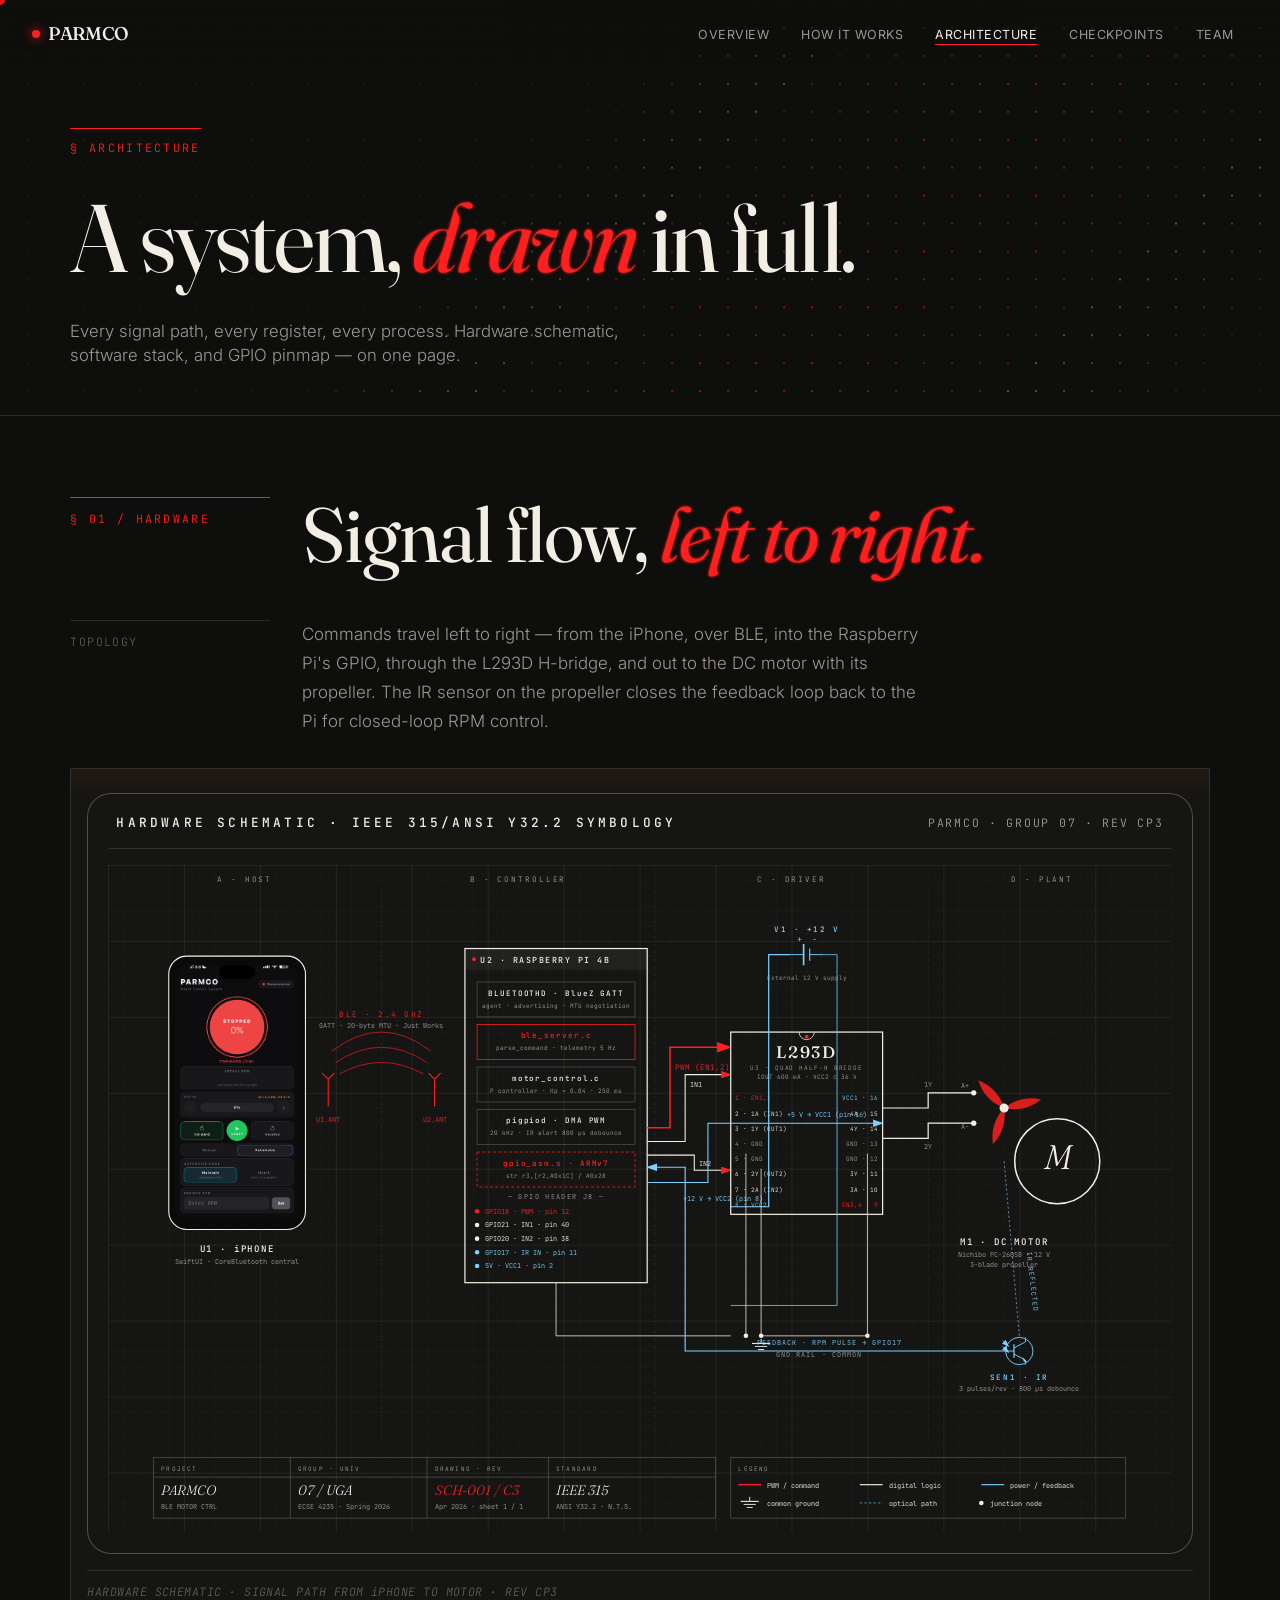
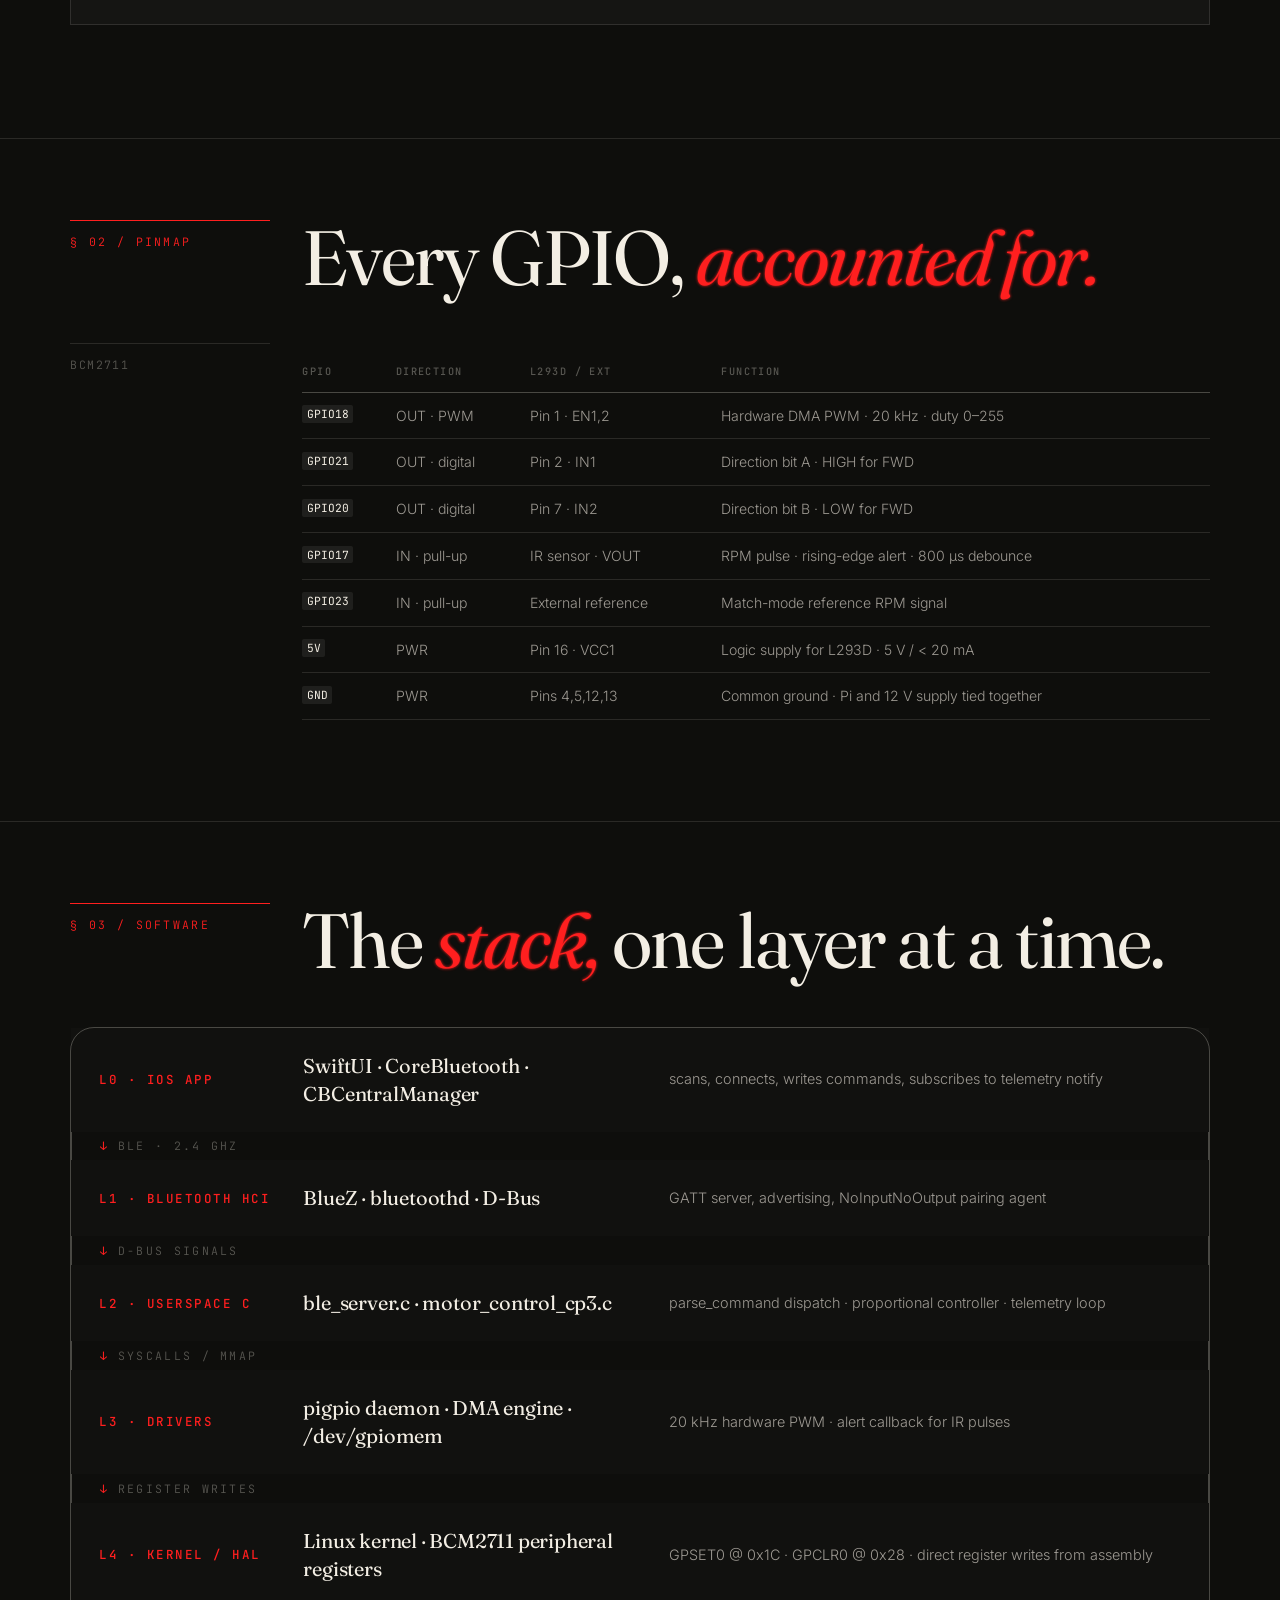
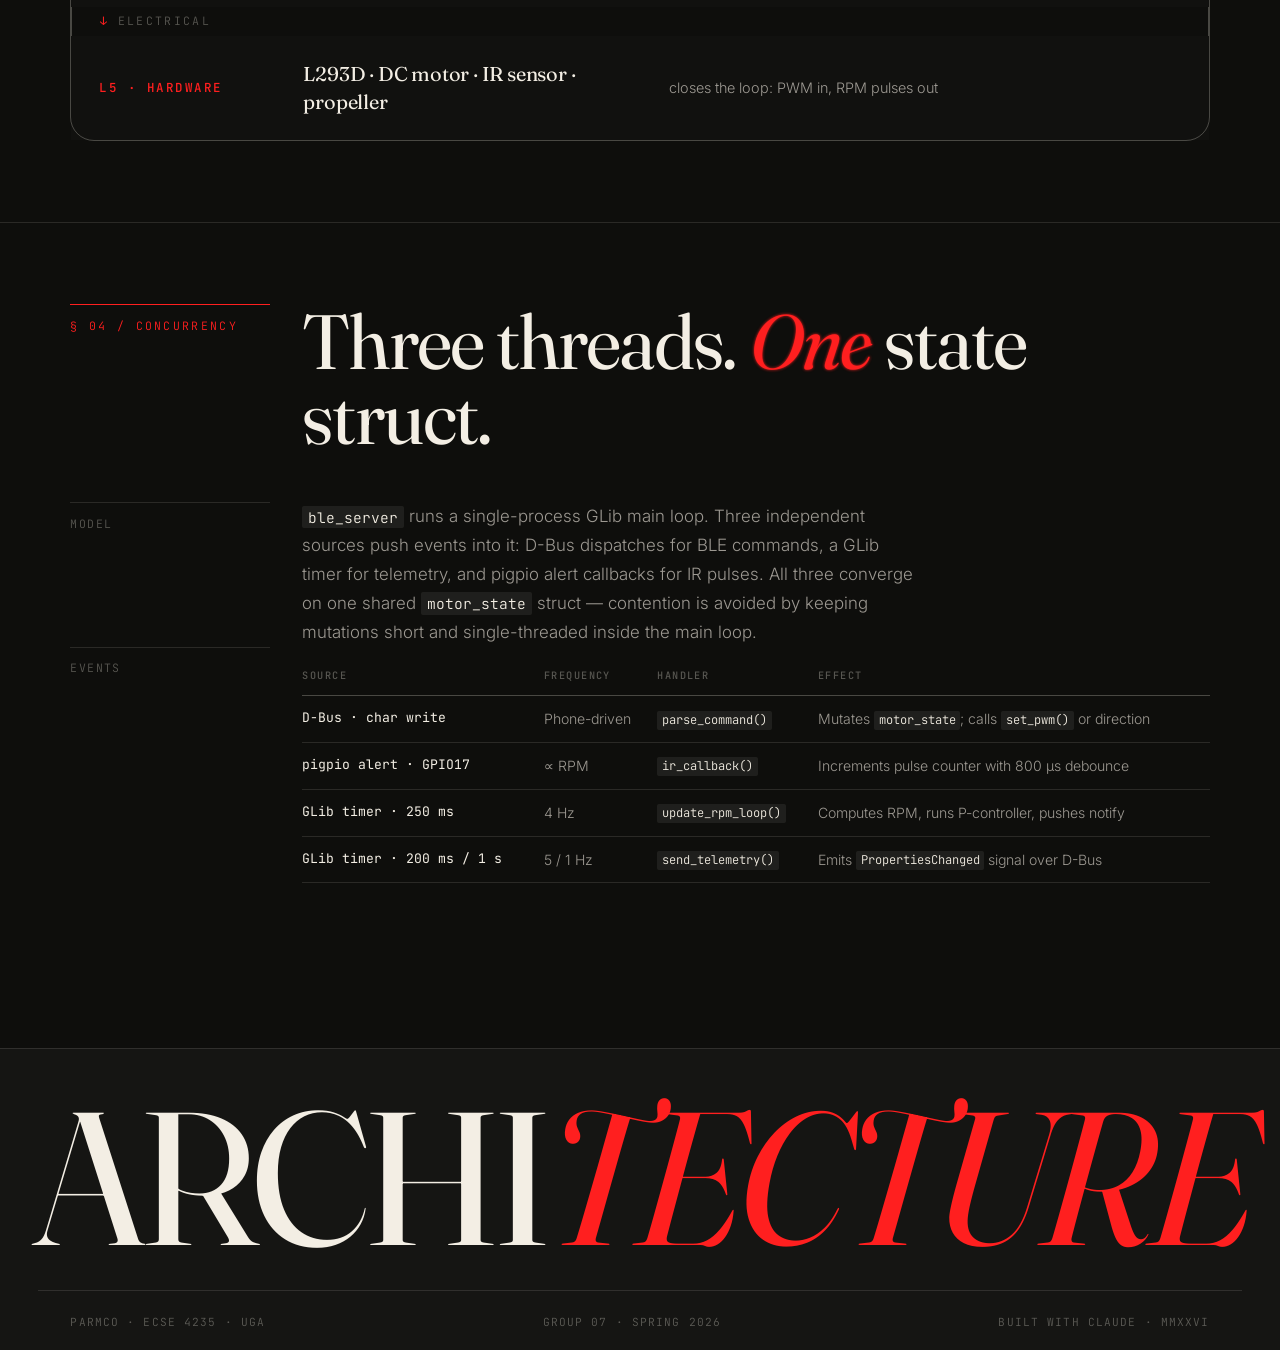
==== commit 0f4f61c7: "Add SVG favicon — motor arc icon in site colors" ====
--- a/architecture.html
+++ b/architecture.html
@@ -2,6 +2,7 @@
 <html lang="en">
 <head>
   <meta charset="UTF-8">
+  <link rel="icon" href="favicon.svg" type="image/svg+xml">
   <meta name="viewport" content="width=device-width, initial-scale=1.0">
   <title>Architecture — PARMCO</title>
   <link rel="stylesheet" href="style.css">
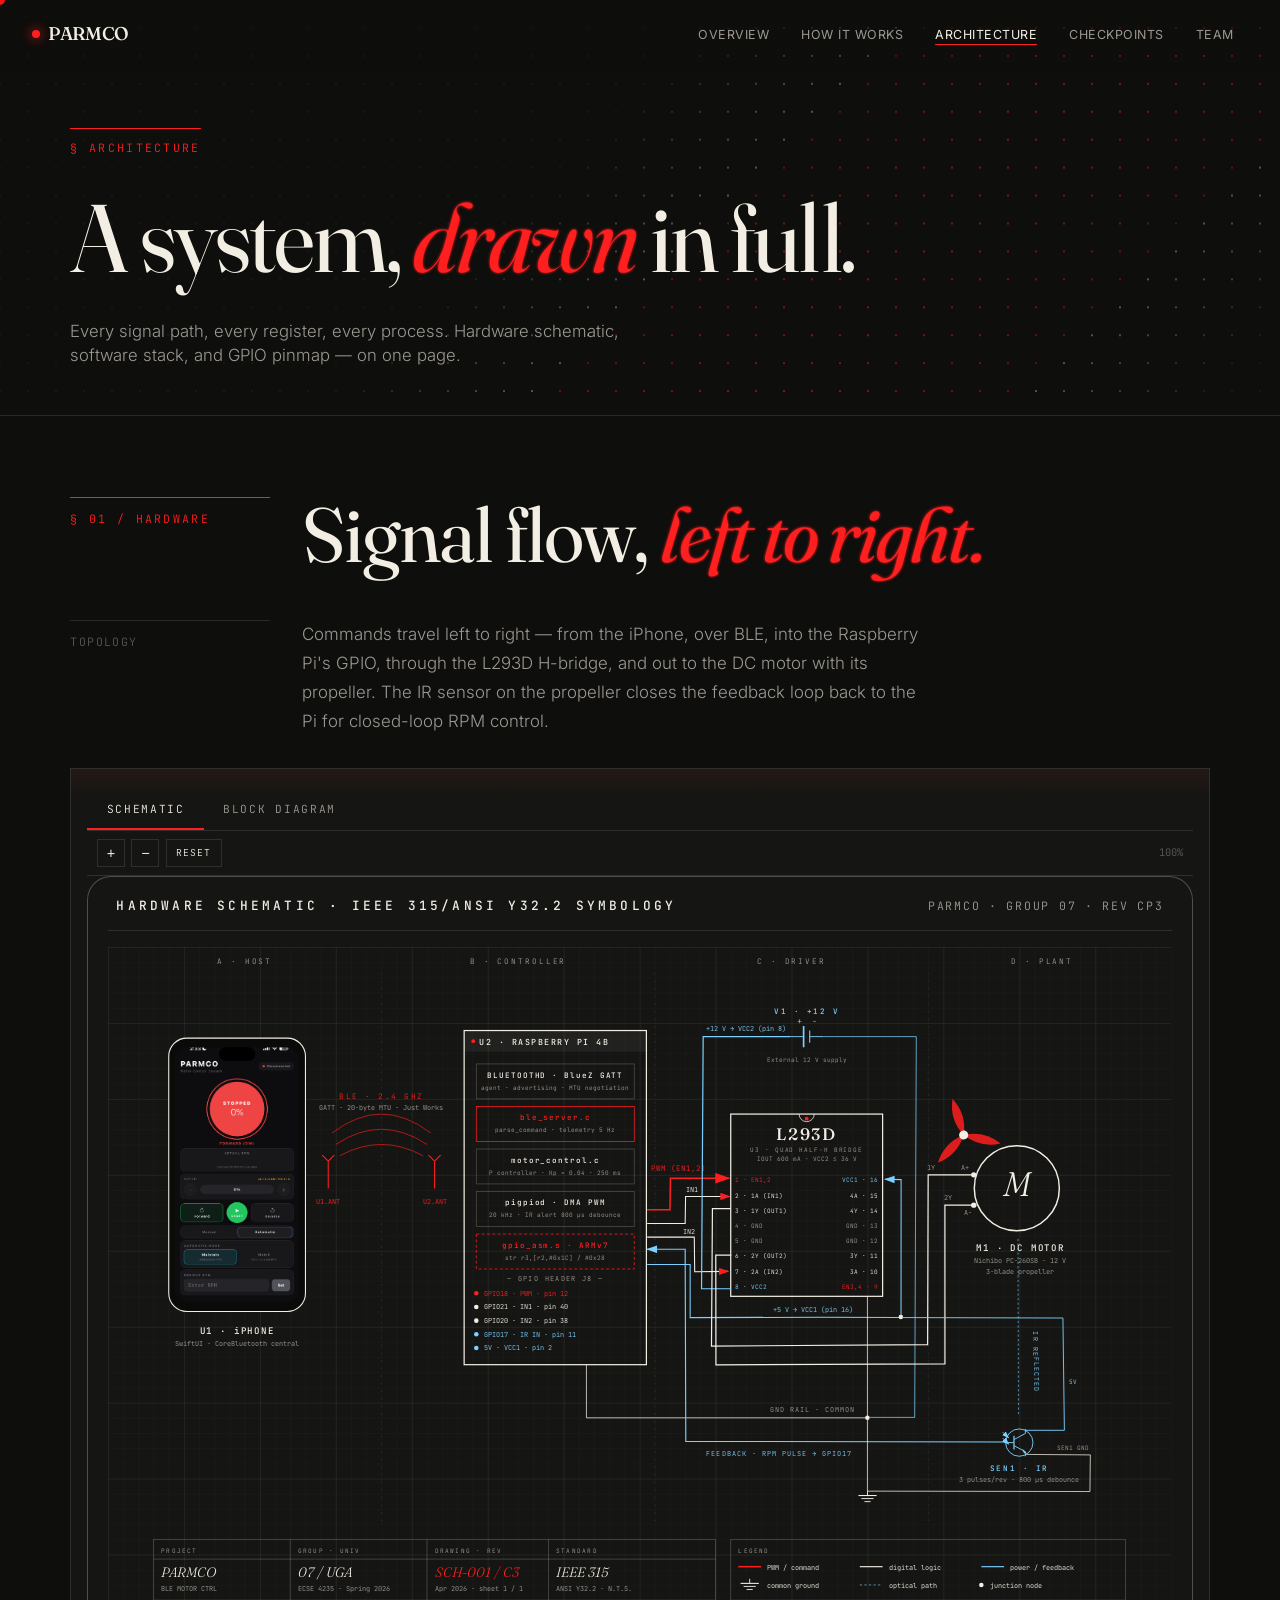
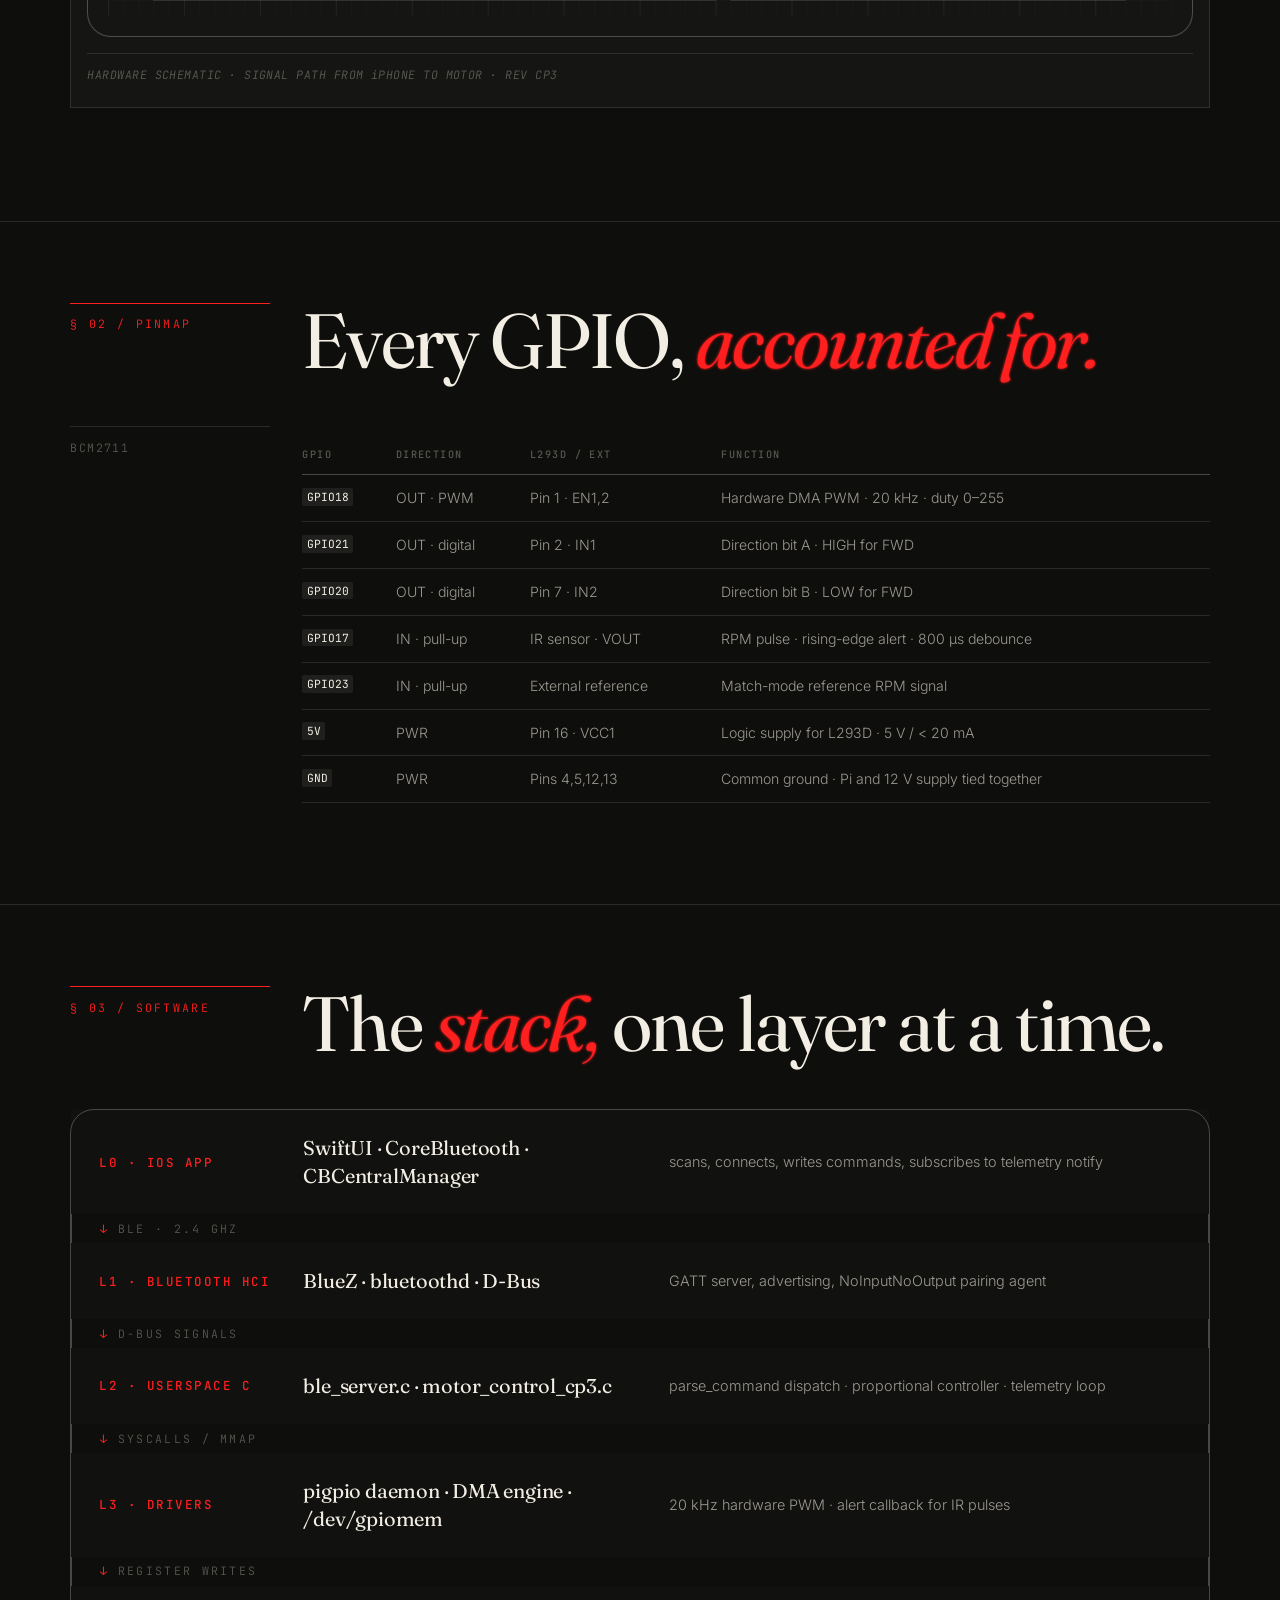
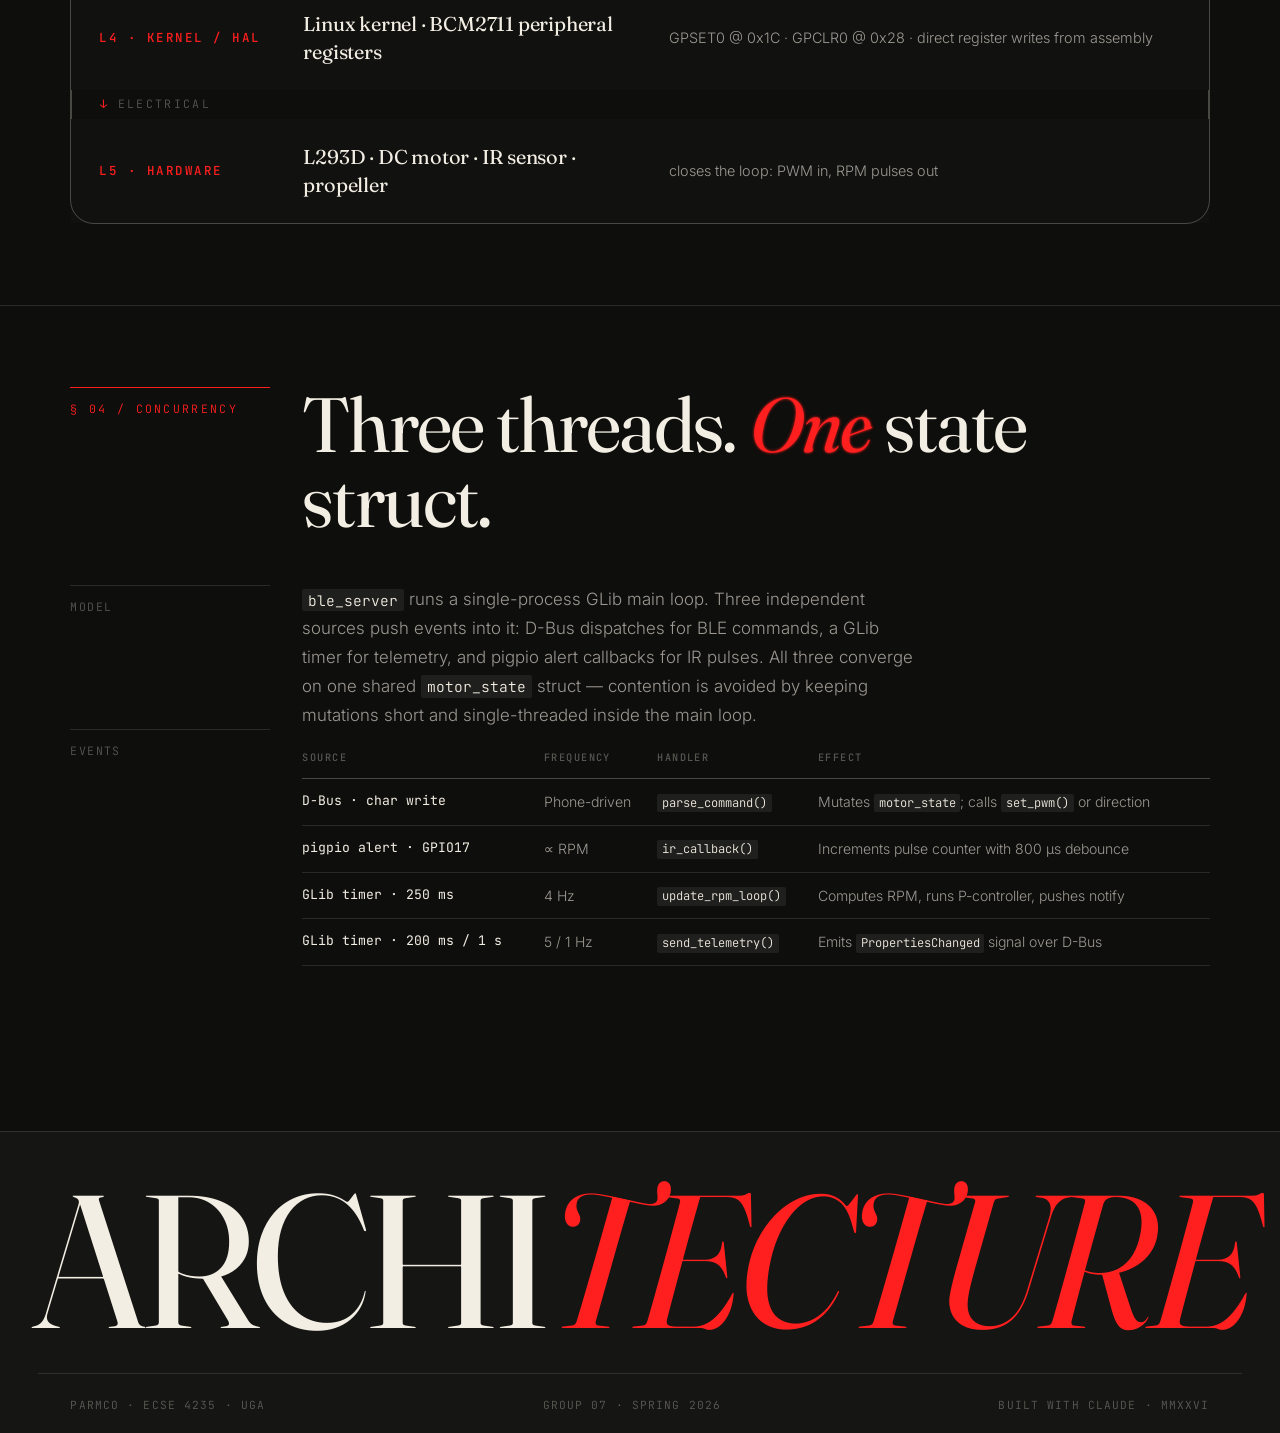
==== commit 53f9e9fb: "Update print statement from 'Hello' to 'Goodbye'" ====
--- a/architecture.html
+++ b/architecture.html
@@ -2,7 +2,6 @@
 <html lang="en">
 <head>
   <meta charset="UTF-8">
-  <link rel="icon" href="favicon.svg" type="image/svg+xml">
   <meta name="viewport" content="width=device-width, initial-scale=1.0">
   <title>Architecture — PARMCO</title>
   <link rel="stylesheet" href="style.css">
@@ -46,14 +45,30 @@
         </div>
       </div>
 
-      <div class="diagram reveal schematic-wrap">
-        <div class="schematic-frame">
+      <div class="diagram reveal schematic-wrap" style="position:relative; overflow:hidden;">
+        <!-- Diagram tabs -->
+        <div class="sch-tabs" style="display:flex; gap:0; border-bottom:1px solid var(--rule); font-family:var(--f-mono); font-size:.7rem; letter-spacing:.15em;">
+          <button class="sch-tab active" data-view="schematic" style="background:none; border:none; border-bottom:2px solid var(--accent); color:var(--paper); padding:.6rem 1.2rem; cursor:pointer; font:inherit; letter-spacing:inherit;">SCHEMATIC</button>
+          <button class="sch-tab" data-view="block" style="background:none; border:none; border-bottom:2px solid transparent; color:var(--ink-dim); padding:.6rem 1.2rem; cursor:pointer; font:inherit; letter-spacing:inherit;">BLOCK DIAGRAM</button>
+        </div>
+
+        <!-- Schematic controls -->
+        <div class="sch-controls" style="display:flex; gap:.4rem; padding:.5rem .6rem; font-family:var(--f-mono); font-size:.65rem; color:var(--ink-dim); align-items:center; border-bottom:1px solid var(--rule);">
+          <button id="sch-zin" title="Zoom in" style="background:none; border:1px solid var(--rule); color:var(--paper); width:28px; height:28px; cursor:pointer; font-size:.9rem; display:flex; align-items:center; justify-content:center;">+</button>
+          <button id="sch-zout" title="Zoom out" style="background:none; border:1px solid var(--rule); color:var(--paper); width:28px; height:28px; cursor:pointer; font-size:.9rem; display:flex; align-items:center; justify-content:center;">−</button>
+          <button id="sch-reset" title="Reset view" style="background:none; border:1px solid var(--rule); color:var(--paper); height:28px; padding:0 .6rem; cursor:pointer; font:inherit; letter-spacing:.1em; font-size:.6rem;">RESET</button>
+          <span id="sch-zoom-label" style="margin-left:auto; color:var(--ink-faint);">100%</span>
+        </div>
+
+        <!-- Schematic view (pannable/zoomable) -->
+        <div id="sch-view" class="schematic-frame" style="cursor:grab; overflow:hidden; touch-action:none;">
           <div class="schematic-head">
             <span class="s-t">HARDWARE SCHEMATIC · IEEE 315/ANSI Y32.2 SYMBOLOGY</span>
             <span class="s-s">PARMCO · GROUP 07 · REV CP3</span>
           </div>
-
-          <svg viewBox="0 0 1400 880" xmlns="http://www.w3.org/2000/svg" class="schematic-svg">
+          <div id="sch-canvas" style="transform-origin:0 0;">
+
+          <svg xmlns="http://www.w3.org/2000/svg" viewBox="0 0 1400 880" class="schematic-svg">
             <defs>
               <pattern id="grid" width="20" height="20" patternUnits="userSpaceOnUse">
                 <path d="M 20 0 L 0 0 0 20" fill="none" stroke="var(--rule)" stroke-width="0.4"/>
@@ -72,43 +87,37 @@
             <rect width="1400" height="880" fill="url(#grid)"/>
             <rect width="1400" height="880" fill="url(#gridMajor)"/>
 
-            <!-- ===== Zone dividers (engineering-drawing columns A / B / C / D) ===== -->
             <g font-family="var(--f-mono)" font-size="10" fill="var(--ink-dim)" letter-spacing="0.25em">
-              <text x="180"  y="22" text-anchor="middle">A · HOST</text>
-              <text x="540"  y="22" text-anchor="middle">B · CONTROLLER</text>
-              <text x="900"  y="22" text-anchor="middle">C · DRIVER</text>
+              <text x="180" y="22" text-anchor="middle">A · HOST</text>
+              <text x="540" y="22" text-anchor="middle">B · CONTROLLER</text>
+              <text x="900" y="22" text-anchor="middle">C · DRIVER</text>
               <text x="1230" y="22" text-anchor="middle">D · PLANT</text>
-              <line x1="360"  y1="34" x2="360"  y2="760" stroke="var(--rule-strong)" stroke-dasharray="2 8" stroke-width="0.6"/>
-              <line x1="720"  y1="34" x2="720"  y2="760" stroke="var(--rule-strong)" stroke-dasharray="2 8" stroke-width="0.6"/>
+              <line x1="360" y1="34" x2="360" y2="760" stroke="var(--rule-strong)" stroke-dasharray="2 8" stroke-width="0.6"/>
+              <line x1="720" y1="34" x2="720" y2="760" stroke="var(--rule-strong)" stroke-dasharray="2 8" stroke-width="0.6"/>
               <line x1="1080" y1="34" x2="1080" y2="760" stroke="var(--rule-strong)" stroke-dasharray="2 8" stroke-width="0.6"/>
             </g>
 
-            <!-- ===== [A] iPHONE (U1) ===== -->
-            <g transform="translate(80, 120)">
+            <g transform="translate(80, 120)" data-comp="phone" data-ports="right:180,200">
               <rect x="0" y="0" width="180" height="360" rx="24" fill="#0a0a08" stroke="var(--paper)" stroke-width="1.4"/>
               <defs><clipPath id="phoneScreen"><rect x="8" y="12" width="164" height="336" rx="18"/></clipPath></defs>
-              <image x="8" y="12" width="164" height="336"
-                     href="images/parmco-app.png"
-                     preserveAspectRatio="xMidYMid slice"
-                     clip-path="url(#phoneScreen)"/>
+              <image x="8" y="12" width="164" height="336" href="images/parmco-app.png" preserveAspectRatio="xMidYMid slice" clip-path="url(#phoneScreen)"/>
               <rect x="66" y="12" width="48" height="18" rx="9" fill="#000"/>
             </g>
-            <g transform="translate(170, 510)" text-anchor="middle">
+            <g transform="translate(170, 510)" text-anchor="middle" data-comp="phone-label" data-ports="">
               <text font-family="var(--f-mono)" font-size="12" font-weight="500" letter-spacing="0.2em" fill="var(--paper)">U1 · iPHONE</text>
               <text y="16" font-family="var(--f-mono)" font-size="9" fill="var(--ink-dim)">SwiftUI · CoreBluetooth central</text>
             </g>
 
-            <!-- ===== [A→B] BLE radio link — antennas + lobes ===== -->
-            <g transform="translate(290, 300)">
+            <g transform="translate(290, 300)" data-comp="ant-phone" data-ports="right:20,0">
               <line x1="0" y1="-18" x2="0" y2="18" stroke="var(--accent)" stroke-width="1.4"/>
               <line x1="0" y1="-18" x2="-8" y2="-26" stroke="var(--accent)" stroke-width="1.4"/>
-              <line x1="0" y1="-18" x2="8"  y2="-26" stroke="var(--accent)" stroke-width="1.4"/>
+              <line x1="0" y1="-18" x2="8" y2="-26" stroke="var(--accent)" stroke-width="1.4"/>
               <text x="0" y="38" text-anchor="middle" font-family="var(--f-mono)" font-size="9" fill="var(--accent)">U1.ANT</text>
             </g>
-            <g transform="translate(430, 300)">
+            <g transform="translate(430, 300)" data-comp="ant-pi" data-ports="left:-20,0">
               <line x1="0" y1="-18" x2="0" y2="18" stroke="var(--accent)" stroke-width="1.4"/>
               <line x1="0" y1="-18" x2="-8" y2="-26" stroke="var(--accent)" stroke-width="1.4"/>
-              <line x1="0" y1="-18" x2="8"  y2="-26" stroke="var(--accent)" stroke-width="1.4"/>
+              <line x1="0" y1="-18" x2="8" y2="-26" stroke="var(--accent)" stroke-width="1.4"/>
               <text x="0" y="38" text-anchor="middle" font-family="var(--f-mono)" font-size="9" fill="var(--accent)">U2.ANT</text>
             </g>
             <g fill="none" stroke="var(--accent)" stroke-width="1.2" opacity="0.7">
@@ -121,14 +130,11 @@
               <text x="360" y="214" font-size="9">GATT · 20-byte MTU · Just Works</text>
             </g>
 
-            <!-- ===== [B] Raspberry Pi 4B (U2) — IEEE functional block ===== -->
-            <g transform="translate(470, 110)">
+            <g transform="translate(468.96, 110)" data-comp="pi" data-ports="r-pwm:240,236|r-in1:240,254|r-in2:240,272|r-5v:240,308|r-ir:240,288|r-gnd:120,440">
               <rect x="0" y="0" width="240" height="440" fill="none" stroke="var(--paper)" stroke-width="1.6"/>
               <rect x="0" y="0" width="240" height="28" fill="rgba(255,255,255,0.05)"/>
               <circle cx="12" cy="14" r="2.5" fill="var(--accent)"/>
               <text x="20" y="19" font-family="var(--f-mono)" font-size="11" font-weight="500" fill="var(--paper)" letter-spacing="0.18em">U2 · RASPBERRY PI 4B</text>
-
-              <!-- Internal functional blocks, stacked for clarity -->
               <g transform="translate(16, 44)">
                 <rect x="0" y="0" width="208" height="46" fill="none" stroke="var(--rule-strong)"/>
                 <text x="104" y="18" text-anchor="middle" font-family="var(--f-mono)" font-size="10" font-weight="500" fill="var(--paper)" letter-spacing="0.12em">BLUETOOTHD · BlueZ GATT</text>
@@ -154,8 +160,6 @@
                 <text x="104" y="18" text-anchor="middle" font-family="var(--f-mono)" font-size="10" font-weight="500" fill="var(--accent)" letter-spacing="0.12em">gpio_asm.s · ARMv7</text>
                 <text x="104" y="34" text-anchor="middle" font-family="var(--f-mono)" font-size="8" fill="var(--ink-dim)">str r3,[r2,#0x1C] / #0x28</text>
               </g>
-
-              <!-- J8 header, right side, labelled terminals -->
               <g transform="translate(16, 330)">
                 <text x="104" y="0" text-anchor="middle" font-family="var(--f-mono)" font-size="9" fill="var(--ink-dim)" letter-spacing="0.2em">— GPIO HEADER J8 —</text>
                 <g font-family="var(--f-mono)" font-size="9">
@@ -168,39 +172,27 @@
               </g>
             </g>
 
-            <!-- ===== [B→C] wiring bus from GPIO header → L293D ===== -->
-            <!-- bus rail: leaves Pi at right edge x=710 -->
-            <!-- GPIO18 (PWM) → EN1,2 (L293D pin 1) -->
-            <path d="M 710 346 L 740 346 L 740 240 L 820 240" fill="none" stroke="var(--accent)" stroke-width="2" marker-end="url(#arrow)"/>
-            <text x="746" y="270" font-family="var(--f-mono)" font-size="10" fill="var(--accent)">PWM (EN1,2)</text>
-
-            <!-- GPIO21 → IN1 (pin 2) -->
-            <path d="M 710 364 L 760 364 L 760 276 L 820 276" fill="none" stroke="var(--paper)" stroke-width="1.4" marker-end="url(#arrow)"/>
-            <text x="766" y="292" font-family="var(--f-mono)" font-size="9" fill="var(--paper)">IN1</text>
-
-            <!-- GPIO20 → IN2 (pin 7) -->
-            <path d="M 710 382 L 772 382 L 772 402 L 820 402" fill="none" stroke="var(--paper)" stroke-width="1.4" marker-end="url(#arrow)"/>
-            <text x="778" y="396" font-family="var(--f-mono)" font-size="9" fill="var(--paper)">IN2</text>
-
-            <!-- 5V (logic) → VCC1 pin 16 -->
-            <path d="M 710 418 L 790 418 L 790 340 L 1020 340" fill="none" stroke="var(--accent-cool)" stroke-width="1.4" marker-end="url(#arrowFB)"/>
-            <text x="1000" y="332" font-family="var(--f-mono)" font-size="9" fill="var(--accent-cool)" text-anchor="end">+5 V → VCC1 (pin 16)</text>
-
-            <!-- ===== [C] L293D (U3) — IEEE DIP block with true pin order ===== -->
-            <g transform="translate(820, 220)">
+            <path data-wire="pi:r-pwm,l293d:en12" d="M 710 346 L 740 346 L 740.57 304.47 L 817.72 304.47" fill="none" stroke="var(--accent)" stroke-width="2" marker-end="url(#arrow)"/>
+            <text x="714.9613037109375" y="295.395263671875" font-family="var(--f-mono)" font-size="10" fill="var(--accent)">PWM (EN1,2)</text>
+
+            <path data-wire="pi:r-in1,l293d:in1" d="M 710 364 L 760 364 L 760.57 328.49 L 818.86 328.49" fill="none" stroke="var(--paper)" stroke-width="1.4" marker-end="url(#arrow)"/>
+            <text x="761.0620727539062" y="323.03863525390625" font-family="var(--f-mono)" font-size="9" fill="var(--paper)">IN1</text>
+
+            <path data-wire="pi:r-in2,l293d:in2" d="M 710 382 L 772 382 L 772.57 427.68 L 816.58 427.10" fill="none" stroke="var(--paper)" stroke-width="1.4" marker-end="url(#arrow)"/>
+            <text x="756.8372802734375" y="377.6589660644531" font-family="var(--f-mono)" font-size="9" fill="var(--paper)">IN2</text>
+
+            <path data-wire="pi:r-5v,l293d:vcc1" d="M 710 418 L 766.57 418 L 766.57 488.05 L 937.49 487.52 L 1044.25 487.79 L 1044.37 306.31 L 1023.2 305.92" fill="none" stroke="var(--accent-cool)" stroke-width="1.4" marker-end="url(#arrowFB)"/>
+            <text x="981.5698852539062" y="480.8587646484375" font-family="var(--f-mono)" font-size="9" fill="var(--accent-cool)" text-anchor="end">+5 V → VCC1 (pin 16)</text>
+
+            <g transform="translate(820, 220)" data-comp="l293d" data-ports="en12:0,20|in1:0,56|out1:0,110|gnd1:0,160|gnd2:0,190|out2:0,190|in2:0,210|vcc2:0,230|vcc1:200,120|rout1:200,110|rout2:200,170">
               <rect x="0" y="0" width="200" height="240" fill="none" stroke="var(--paper)" stroke-width="1.6"/>
-              <!-- Pin-1 notch arc at top -->
               <path d="M 90 0 A 8 8 0 0 0 110 0" fill="none" stroke="var(--paper)" stroke-width="1"/>
               <circle cx="100" cy="6" r="2.5" fill="var(--accent)"/>
-              <!-- Title inside the IC -->
               <text x="100" y="34" text-anchor="middle" font-family="var(--f-display)" font-size="22" font-weight="500" fill="var(--paper)" letter-spacing="0.1em">L293D</text>
               <text x="100" y="50" text-anchor="middle" font-family="var(--f-mono)" font-size="8" fill="var(--ink-dim)" letter-spacing="0.15em">U3 · QUAD HALF-H BRIDGE</text>
               <text x="100" y="62" text-anchor="middle" font-family="var(--f-mono)" font-size="8" fill="var(--ink-dim)">IOUT 600 mA · VCC2 ≤ 36 V</text>
-
-              <!-- Pin numbers: IEEE convention, CCW from pin 1 (top-left) -->
-              <!-- LEFT PINS 1..8 -->
               <g font-family="var(--f-mono)" font-size="8" text-anchor="start">
-                <text x="6" y="90"  fill="var(--accent)">1 · EN1,2</text>
+                <text x="6" y="90" fill="var(--accent)">1 · EN1,2</text>
                 <text x="6" y="110" fill="var(--paper)">2 · 1A (IN1)</text>
                 <text x="6" y="130" fill="var(--paper)">3 · 1Y (OUT1)</text>
                 <text x="6" y="150" fill="var(--ink-dim)">4 · GND</text>
@@ -209,9 +201,8 @@
                 <text x="6" y="210" fill="var(--paper)">7 · 2A (IN2)</text>
                 <text x="6" y="230" fill="var(--accent-cool)">8 · VCC2</text>
               </g>
-              <!-- RIGHT PINS 16..9 top→bottom -->
               <g font-family="var(--f-mono)" font-size="8" text-anchor="end">
-                <text x="194" y="90"  fill="var(--accent-cool)">VCC1 · 16</text>
+                <text x="194" y="90" fill="var(--accent-cool)">VCC1 · 16</text>
                 <text x="194" y="110" fill="var(--paper)">4A · 15</text>
                 <text x="194" y="130" fill="var(--paper)">4Y · 14</text>
                 <text x="194" y="150" fill="var(--ink-dim)">GND · 13</text>
@@ -222,50 +213,45 @@
               </g>
             </g>
 
-            <!-- ===== +12 V source (V1) — IEEE battery symbol ===== -->
-            <g transform="translate(920, 118)">
+            <g transform="translate(920, 118)" data-comp="v1" data-ports="minus:22,0|plus:-22,0|bottom:0,20">
               <g transform="translate(0,0)">
-  <line x1="-22" y1="0" x2="-4" y2="0" stroke="var(--accent-cool)" stroke-width="1.2"/>
-  <line x1="22" y1="0" x2="4" y2="0" stroke="var(--accent-cool)" stroke-width="1.2"/>
-  <line x1="-4" y1="-14" x2="-4" y2="14" stroke="var(--accent-cool)" stroke-width="2.2"/>
-  <line x1="4" y1="-8" x2="4" y2="8" stroke="var(--accent-cool)" stroke-width="1.4"/>
-  <text x="-10" y="-17" text-anchor="middle" font-family="var(--f-mono)" font-size="11" fill="var(--accent-cool)">+</text>
-  <text x="10"  y="-17" text-anchor="middle" font-family="var(--f-mono)" font-size="11" fill="var(--accent-cool)">&#8722;</text>
-</g>
+                <line x1="-22" y1="0" x2="-4" y2="0" stroke="var(--accent-cool)" stroke-width="1.2"/>
+                <line x1="22" y1="0" x2="4" y2="0" stroke="var(--accent-cool)" stroke-width="1.2"/>
+                <line x1="-4" y1="-14" x2="-4" y2="14" stroke="var(--accent-cool)" stroke-width="2.2"/>
+                <line x1="4" y1="-8" x2="4" y2="8" stroke="var(--accent-cool)" stroke-width="1.4"/>
+                <text x="-10" y="-17" text-anchor="middle" font-family="var(--f-mono)" font-size="11" fill="var(--accent-cool)">+</text>
+                <text x="10" y="-17" text-anchor="middle" font-family="var(--f-mono)" font-size="11" fill="var(--accent-cool)">−</text>
+              </g>
               <text x="0" y="-30" text-anchor="middle" font-family="var(--f-mono)" font-size="10" font-weight="500" fill="var(--accent-cool)" letter-spacing="0.2em">V1 · +12 V</text>
               <text x="0" y="34" text-anchor="middle" font-family="var(--f-mono)" font-size="8" fill="var(--ink-dim)">External 12 V supply</text>
             </g>
-            <!-- V1+ → VCC2 pin 8 (left side of L293D at y=450 ≈ pin 8) -->
-            <path d="M 898 118 L 870 118 L 870 450 L 820 450" fill="none" stroke="var(--accent-cool)" stroke-width="1.6"/>
-            <text x="862" y="442" font-family="var(--f-mono)" font-size="9" fill="var(--accent-cool)" text-anchor="end">+12 V → VCC2 (pin 8)</text>
-            <!-- V1− → GND rail -->
-            <path d="M 942 118 L 960 118 L 960 580 L 820 580" fill="none" stroke="var(--accent-cool)" stroke-width="1"/>
-
-            <!-- ===== GROUND RAIL ===== -->
-            <!-- Pi GND (from bottom of U2) → common rail -->
+            <path data-wire="v1:plus,l293d:vcc2" d="M 898 118 L 783.72 118 L 781.59 450 L 820 450" fill="none" stroke="var(--accent-cool)" stroke-width="1.6"/>
+            <text x="892.333251953125" y="111.15625" font-family="var(--f-mono)" font-size="9" fill="var(--accent-cool)" text-anchor="end">+12 V → VCC2 (pin 8)</text>
+            <path d="M 942 118 L 1064.38 118 L 1062.25 619.41 L 1003.2 619.41" fill="none" stroke="var(--accent-cool)" stroke-width="1"/>
+
+            <g data-comp="pi-gnd-wire" data-ports="" transform="translate(40, 0)">
             <path d="M 590 550 L 590 620 L 820 620" fill="none" stroke="var(--paper)" stroke-width="1"/>
-            <!-- L293D GND pins 4,5 and 12,13 converge to rail -->
-            <path d="M 840 380 L 840 620" fill="none" stroke="var(--paper)" stroke-width="1"/>
-            <path d="M 860 400 L 860 620" fill="none" stroke="var(--paper)" stroke-width="1"/>
-            <path d="M 1000 380 L 1000 620 L 860 620" fill="none" stroke="var(--paper)" stroke-width="1"/>
-            <circle cx="840" cy="620" r="3" fill="var(--paper)"/>
-            <circle cx="860" cy="620" r="3" fill="var(--paper)"/>
+            </g>
+            
+            
+            <path d="M 1000 459.97 L 1000 620 L 860 620" fill="none" stroke="var(--paper)" stroke-width="1"/>
+            <circle cx="1044.044921875" cy="487.3440856933594" r="3" fill="var(--paper)"/>
+            
             <circle cx="1000" cy="620" r="3" fill="var(--paper)"/>
-            <g transform="translate(860,630)">
-  <line x1="0" y1="-6" x2="0" y2="0" stroke="var(--paper)" stroke-width="1.2"/>
-  <line x1="-12" y1="0" x2="12" y2="0" stroke="var(--paper)" stroke-width="1.4"/>
-  <line x1="-8" y1="4" x2="8" y2="4" stroke="var(--paper)" stroke-width="1.2"/>
-  <line x1="-4" y1="8" x2="4" y2="8" stroke="var(--paper)" stroke-width="1.2"/>
-</g>
-            <text x="880" y="648" font-family="var(--f-mono)" font-size="9" fill="var(--ink-dim)" letter-spacing="0.15em">GND RAIL · COMMON</text>
-
-            <!-- ===== [D] DC MOTOR (M1) ===== -->
-            <g transform="translate(1180, 320)">
+            <g transform="translate(1000.12271484375, 722.310322265625)" data-comp="gnd" data-ports="top:0,-6">
+              <line x1="0" y1="-6" x2="0" y2="0" stroke="var(--paper)" stroke-width="1.2"/>
+              <line x1="-12" y1="0" x2="12" y2="0" stroke="var(--paper)" stroke-width="1.4"/>
+              <line x1="-8" y1="4" x2="8" y2="4" stroke="var(--paper)" stroke-width="1.2"/>
+              <line x1="-4" y1="8" x2="4" y2="8" stroke="var(--paper)" stroke-width="1.2"/>
+            </g>
+            <text x="871.7492065429688" y="612.2465209960938" font-family="var(--f-mono)" font-size="9" fill="var(--ink-dim)" letter-spacing="0.15em">GND RAIL · COMMON</text>
+
+            <g transform="translate(1126.74, 247.57)" data-comp="motor" data-ports="a-plus:-40,-20|a-minus:-40,20|bottom:0,80|ir-out:0,70">
               <g transform="translate(70,70) scale(1.4)">
-  <circle cx="0" cy="0" r="40" fill="none" stroke="var(--paper)" stroke-width="1.4"/>
-  <text x="0" y="7" text-anchor="middle" font-family="var(--f-display)" font-size="32" font-style="italic" fill="var(--paper)">M</text>
-</g>
-              <g>
+                <circle cx="0" cy="0" r="40" fill="none" stroke="var(--paper)" stroke-width="1.4"/>
+                <text x="0" y="7" text-anchor="middle" font-family="var(--f-display)" font-size="32" font-style="italic" fill="var(--paper)">M</text>
+              </g>
+              <g data-comp="fan" data-ports="" style="cursor:move" transform="translate(152.2552490234375, -29.627792358398438)">
                 <animateTransform attributeName="transform" type="rotate" from="0" to="360" dur="0.7s" repeatCount="indefinite"/>
                 <g fill="var(--accent)" opacity="0.85">
                   <path d="M 0 -50 Q 12 -25 0 0 Q -12 -25 0 -50 Z"/>
@@ -275,83 +261,81 @@
                 <circle r="6" fill="var(--paper)"/>
               </g>
             </g>
-            <!-- Motor terminals, positioned exactly on the armature circle, on the left side -->
             <circle cx="1140" cy="300" r="3.5" fill="var(--paper)"/>
             <circle cx="1140" cy="340" r="3.5" fill="var(--paper)"/>
             <text x="1134" y="294" text-anchor="end" font-family="var(--f-mono)" font-size="9" fill="var(--ink-dim)">A+</text>
-            <text x="1134" y="347" text-anchor="end" font-family="var(--f-mono)" font-size="9" fill="var(--ink-dim)">A−</text>
-
-            <g transform="translate(1180, 500)" text-anchor="middle">
+            <text x="1138.1253662109375" y="352.5005187988281" text-anchor="end" font-family="var(--f-mono)" font-size="9" fill="var(--ink-dim)">A−</text>
+
+            <g transform="translate(1201.580244140625, 400.58972534179685)" text-anchor="middle" data-comp="motor-label" data-ports="">
               <text font-family="var(--f-mono)" font-size="12" font-weight="500" letter-spacing="0.2em" fill="var(--paper)">M1 · DC MOTOR</text>
               <text y="16" font-family="var(--f-mono)" font-size="9" fill="var(--ink-dim)">Nichibo PC-260SB · 12 V</text>
               <text y="30" font-family="var(--f-mono)" font-size="9" fill="var(--ink-dim)">3-blade propeller</text>
             </g>
 
-            <!-- Wire: L293D pin 3 (1Y) → motor A+ -->
-            <path d="M 1020 320 L 1080 320 L 1080 300 L 1140 300" fill="none" stroke="var(--paper)" stroke-width="1.6"/>
-            <text x="1080" y="292" font-family="var(--f-mono)" font-size="9" fill="var(--ink-dim)" text-anchor="middle">1Y</text>
-
-            <!-- Wire: L293D pin 6 (2Y) → motor A− -->
-            <path d="M 1020 360 L 1080 360 L 1080 340 L 1140 340" fill="none" stroke="var(--paper)" stroke-width="1.6"/>
-            <text x="1080" y="374" font-family="var(--f-mono)" font-size="9" fill="var(--ink-dim)" text-anchor="middle">2Y</text>
-
-            <!-- ===== IR SENSOR (SEN1) ===== -->
-            <g transform="translate(1200, 640)">
+            <path data-wire="l293d:rout1,motor:a-plus" d="M 819.92 344.44 L 795.91 344.54 L 794.67 525.52 L 1079.26 523.67 L 1080 300 L 1140 300" fill="none" stroke="var(--paper)" stroke-width="1.6"/>
+            <text x="1084.125244140625" y="293.3751525878906" font-family="var(--f-mono)" font-size="9" fill="var(--ink-dim)" text-anchor="middle">1Y</text>
+
+            <path data-wire="l293d:rout2,motor:a-minus" d="M 820.74 405.68 L 800.31 405.69 L 800.54 550.33 L 1102.09 548.88 L 1102.05 340 L 1140 340" fill="none" stroke="var(--paper)" stroke-width="1.6"/>
+            <text x="1106.1275634765625" y="332.7460021972656" font-family="var(--f-mono)" font-size="9" fill="var(--ink-dim)" text-anchor="middle">2Y</text>
+
+            <g transform="translate(1200, 652.61)" data-comp="ir" data-ports="top:0,-20|left:-20,0">
               <g transform="translate(0,0)">
-  <circle cx="0" cy="0" r="18" fill="none" stroke="var(--accent-cool)" stroke-width="1.2"/>
-  <line x1="-7" y1="-9" x2="-7" y2="9" stroke="var(--accent-cool)" stroke-width="1.6"/>
-  <line x1="-7" y1="-4" x2="8" y2="-12" stroke="var(--accent-cool)" stroke-width="1.2"/>
-  <line x1="-7" y1="4"  x2="8" y2="12" stroke="var(--accent-cool)" stroke-width="1.2"/>
-  <polygon points="4,8 10,14 6,14" fill="var(--accent-cool)"/>
-  <line x1="8" y1="-12" x2="8" y2="-18" stroke="var(--accent-cool)" stroke-width="1.2"/>
-  <line x1="8" y1="12"  x2="8" y2="18"  stroke="var(--accent-cool)" stroke-width="1.2"/>
-  <line x1="-7" y1="0"  x2="-20" y2="0" stroke="var(--accent-cool)" stroke-width="1.2"/>
-  <g stroke="var(--accent-cool)" stroke-width="1">
-    <line x1="-22" y1="-14" x2="-14" y2="-6" marker-end="url(#arrowFB)"/>
-    <line x1="-22" y1="-6"  x2="-14" y2="2"  marker-end="url(#arrowFB)"/>
-  </g>
-</g>
+                <circle cx="0" cy="0" r="18" fill="none" stroke="var(--accent-cool)" stroke-width="1.2"/>
+                <line x1="-7" y1="-9" x2="-7" y2="9" stroke="var(--accent-cool)" stroke-width="1.6"/>
+                <line x1="-7" y1="-4" x2="8" y2="-12" stroke="var(--accent-cool)" stroke-width="1.2"/>
+                <line x1="-7" y1="4" x2="8" y2="12" stroke="var(--accent-cool)" stroke-width="1.2"/>
+                <polygon points="4,8 10,14 6,14" fill="var(--accent-cool)"/>
+                <line x1="8" y1="-12" x2="8" y2="-18" stroke="var(--accent-cool)" stroke-width="1.2"/>
+                <line x1="8" y1="12" x2="8" y2="18" stroke="var(--accent-cool)" stroke-width="1.2"/>
+                <line x1="-7" y1="0" x2="-20" y2="0" stroke="var(--accent-cool)" stroke-width="1.2"/>
+                <g stroke="var(--accent-cool)" stroke-width="1">
+                  <line x1="-22" y1="-14" x2="-14" y2="-6" marker-end="url(#arrowFB)"/>
+                  <line x1="-22" y1="-6" x2="-14" y2="2" marker-end="url(#arrowFB)"/>
+                </g>
+              </g>
               <text x="0" y="38" text-anchor="middle" font-family="var(--f-mono)" font-size="10" font-weight="500" fill="var(--accent-cool)" letter-spacing="0.2em">SEN1 · IR</text>
               <text x="0" y="52" text-anchor="middle" font-family="var(--f-mono)" font-size="9" fill="var(--ink-dim)">3 pulses/rev · 800 µs debounce</text>
             </g>
-            <!-- Optical path from propeller to sensor -->
+            <g data-comp="ir-reflected" data-ports="" transform="translate(55.00537109375, -103.13494873046875) rotate(4.8)">
             <line x1="1180" y1="390" x2="1200" y2="620" stroke="var(--accent-cool)" stroke-width="0.8" stroke-dasharray="3 3"/>
             <text x="1210" y="510" font-family="var(--f-mono)" font-size="9" fill="var(--accent-cool)" letter-spacing="0.15em" transform="rotate(84 1210 510)">IR REFLECTED</text>
-
-            <!-- Feedback wire: SEN1 → Pi GPIO17 (enters Pi at GPIO17 row) -->
-            <path d="M 1180 640 L 760 640 L 760 398 L 710 398" fill="none" stroke="var(--accent-cool)" stroke-width="1.5" marker-end="url(#arrowFB)"/>
-            <text x="950" y="632" font-family="var(--f-mono)" font-size="9" fill="var(--accent-cool)" letter-spacing="0.15em" text-anchor="middle">FEEDBACK · RPM PULSE → GPIO17</text>
-
-            <!-- ===== TITLE BLOCK ===== -->
-            <g transform="translate(60, 780)">
+            </g>
+
+            <path data-wire="ir:left,pi:r-ir" d="M 1182.52 651.77 L 760.84 650.93 L 760 398 L 710 398" fill="none" stroke="var(--accent-cool)" stroke-width="1.5" marker-end="url(#arrowFB)"/>
+            <text x="883.9935913085938" y="670.5037231445312" font-family="var(--f-mono)" font-size="9" fill="var(--accent-cool)" letter-spacing="0.15em" text-anchor="middle">FEEDBACK · RPM PULSE → GPIO17</text>
+
+            
+            <!-- SEN1 VCC: Pi 3.3V → IR sensor VCC -->
+            <path data-wire="pi:r-5v,ir:top" d="M 1207.3023681640625 636.419326171875 L 1259.3651123046875 636.419326171875 L 1257.46044921875 488.5771179199219 L 1045.4124755859375 487.9421691894531" fill="none" stroke="var(--accent-cool)" stroke-width="1.2"/>
+            <text x="1265" y="575" font-family="var(--f-mono)" font-size="8" fill="var(--accent-cool)">5V</text>
+
+            <!-- SEN1 GND: IR sensor GND → GND rail -->
+            <path data-wire="ir:top,gnd:top" d="M 1209.20703125 668.1658471679688 L 1293.5635986328125 668.800673828125 L 1293.03076171875 717.0481567382812 L 1000 716.515380859375 L 1000 622.7379760742188" fill="none" stroke="var(--paper)" stroke-width="1"/>
+            <text x="1249.3370361328125" y="662.5020141601562" font-family="var(--f-mono)" font-size="8" fill="var(--ink-dim)">SEN1 GND</text>
+
+<g transform="translate(60, 780)" data-comp="titleblock" data-ports="">
               <rect x="0" y="0" width="740" height="80" fill="none" stroke="var(--rule-strong)" stroke-width="1"/>
               <line x1="0" y1="26" x2="740" y2="26" stroke="var(--rule-strong)"/>
               <line x1="180" y1="0" x2="180" y2="80" stroke="var(--rule-strong)"/>
               <line x1="360" y1="0" x2="360" y2="80" stroke="var(--rule-strong)"/>
               <line x1="520" y1="0" x2="520" y2="80" stroke="var(--rule-strong)"/>
-
-              <text x="10"  y="18" font-family="var(--f-mono)" font-size="8" fill="var(--ink-dim)" letter-spacing="0.2em">PROJECT</text>
-              <text x="10"  y="50" font-family="var(--f-display)" font-size="18" font-style="italic" fill="var(--paper)">PARMCO</text>
-              <text x="10"  y="68" font-family="var(--f-mono)" font-size="9" fill="var(--ink-dim)">BLE MOTOR CTRL</text>
-
+              <text x="10" y="18" font-family="var(--f-mono)" font-size="8" fill="var(--ink-dim)" letter-spacing="0.2em">PROJECT</text>
+              <text x="10" y="50" font-family="var(--f-display)" font-size="18" font-style="italic" fill="var(--paper)">PARMCO</text>
+              <text x="10" y="68" font-family="var(--f-mono)" font-size="9" fill="var(--ink-dim)">BLE MOTOR CTRL</text>
               <text x="190" y="18" font-family="var(--f-mono)" font-size="8" fill="var(--ink-dim)" letter-spacing="0.2em">GROUP · UNIV</text>
               <text x="190" y="50" font-family="var(--f-display)" font-size="18" font-style="italic" fill="var(--paper)">07 / UGA</text>
               <text x="190" y="68" font-family="var(--f-mono)" font-size="9" fill="var(--ink-dim)">ECSE 4235 · Spring 2026</text>
-
               <text x="370" y="18" font-family="var(--f-mono)" font-size="8" fill="var(--ink-dim)" letter-spacing="0.2em">DRAWING · REV</text>
               <text x="370" y="50" font-family="var(--f-display)" font-size="18" font-style="italic" fill="var(--accent)">SCH-001 / C3</text>
               <text x="370" y="68" font-family="var(--f-mono)" font-size="9" fill="var(--ink-dim)">Apr 2026 · sheet 1 / 1</text>
-
               <text x="530" y="18" font-family="var(--f-mono)" font-size="8" fill="var(--ink-dim)" letter-spacing="0.2em">STANDARD</text>
               <text x="530" y="50" font-family="var(--f-display)" font-size="18" font-style="italic" fill="var(--paper)">IEEE 315</text>
               <text x="530" y="68" font-family="var(--f-mono)" font-size="9" fill="var(--ink-dim)">ANSI Y32.2 · N.T.S.</text>
             </g>
 
-            <!-- ===== LEGEND ===== -->
-            <g transform="translate(820, 780)">
+            <g transform="translate(820, 780)" data-comp="legend" data-ports="">
               <rect x="0" y="0" width="520" height="80" fill="none" stroke="var(--rule-strong)"/>
               <text x="10" y="18" font-family="var(--f-mono)" font-size="8" fill="var(--ink-dim)" letter-spacing="0.2em">LEGEND</text>
-
               <g transform="translate(10, 36)">
                 <line x1="0" y1="0" x2="30" y2="0" stroke="var(--accent)" stroke-width="2"/>
                 <text x="38" y="4" font-family="var(--f-mono)" font-size="9" fill="var(--paper)">PWM / command</text>
@@ -364,14 +348,13 @@
                 <line x1="0" y1="0" x2="30" y2="0" stroke="var(--accent-cool)" stroke-width="1.5"/>
                 <text x="38" y="4" font-family="var(--f-mono)" font-size="9" fill="var(--paper)">power / feedback</text>
               </g>
-
               <g transform="translate(10, 60)">
                 <g transform="translate(15,-2)">
-  <line x1="0" y1="-6" x2="0" y2="0" stroke="var(--paper)" stroke-width="1.2"/>
-  <line x1="-12" y1="0" x2="12" y2="0" stroke="var(--paper)" stroke-width="1.4"/>
-  <line x1="-8" y1="4" x2="8" y2="4" stroke="var(--paper)" stroke-width="1.2"/>
-  <line x1="-4" y1="8" x2="4" y2="8" stroke="var(--paper)" stroke-width="1.2"/>
-</g>
+                  <line x1="0" y1="-6" x2="0" y2="0" stroke="var(--paper)" stroke-width="1.2"/>
+                  <line x1="-12" y1="0" x2="12" y2="0" stroke="var(--paper)" stroke-width="1.4"/>
+                  <line x1="-8" y1="4" x2="8" y2="4" stroke="var(--paper)" stroke-width="1.2"/>
+                  <line x1="-4" y1="8" x2="4" y2="8" stroke="var(--paper)" stroke-width="1.2"/>
+                </g>
                 <text x="38" y="4" font-family="var(--f-mono)" font-size="9" fill="var(--paper)">common ground</text>
               </g>
               <g transform="translate(170, 60)">
@@ -384,8 +367,103 @@
               </g>
             </g>
           </svg>
-        </div>
-        <p class="diagram-caption">HARDWARE SCHEMATIC · SIGNAL PATH FROM iPHONE TO MOTOR · REV CP3</p>
+        </div><!-- /sch-canvas -->
+        </div><!-- /sch-view -->
+
+        <!-- Block diagram view (hidden by default) -->
+        <div id="block-view" style="display:none; padding:2rem;">
+          <svg viewBox="0 0 1200 500" xmlns="http://www.w3.org/2000/svg" style="width:100%;height:auto;font-family:var(--f-mono);">
+            <defs>
+              <marker id="ba" markerWidth="10" markerHeight="7" refX="9" refY="3.5" orient="auto">
+                <polygon points="0 0, 10 3.5, 0 7" fill="var(--accent)"/>
+              </marker>
+              <marker id="ba2" markerWidth="10" markerHeight="7" refX="9" refY="3.5" orient="auto">
+                <polygon points="0 0, 10 3.5, 0 7" fill="var(--accent-cool)"/>
+              </marker>
+            </defs>
+
+            <!-- iPhone block -->
+            <rect x="40" y="160" width="180" height="180" rx="16" fill="none" stroke="var(--paper)" stroke-width="2"/>
+            <text x="130" y="220" text-anchor="middle" font-size="16" font-weight="500" fill="var(--paper)" letter-spacing="0.1em">iPHONE</text>
+            <text x="130" y="245" text-anchor="middle" font-size="10" fill="var(--ink-dim)">SwiftUI</text>
+            <text x="130" y="262" text-anchor="middle" font-size="10" fill="var(--ink-dim)">CoreBluetooth</text>
+            <text x="130" y="279" text-anchor="middle" font-size="10" fill="var(--ink-dim)">CBCentralManager</text>
+            <text x="130" y="330" text-anchor="middle" font-size="9" fill="var(--accent)" letter-spacing="0.15em">U1</text>
+
+            <!-- BLE link -->
+            <line x1="220" y1="250" x2="340" y2="250" stroke="var(--accent)" stroke-width="2.5" marker-end="url(#ba)"/>
+            <text x="280" y="238" text-anchor="middle" font-size="11" fill="var(--accent)" letter-spacing="0.15em">BLE 2.4 GHz</text>
+            <text x="280" y="270" text-anchor="middle" font-size="9" fill="var(--ink-dim)">GATT write + notify</text>
+
+            <!-- Raspberry Pi block -->
+            <rect x="340" y="120" width="240" height="260" rx="4" fill="none" stroke="var(--paper)" stroke-width="2"/>
+            <rect x="340" y="120" width="240" height="30" fill="rgba(255,255,255,0.05)"/>
+            <text x="460" y="142" text-anchor="middle" font-size="14" font-weight="500" fill="var(--paper)" letter-spacing="0.1em">RASPBERRY PI 4</text>
+
+            <rect x="360" y="168" width="200" height="30" fill="none" stroke="var(--rule-strong)"/>
+            <text x="460" y="188" text-anchor="middle" font-size="10" fill="var(--paper)">BlueZ GATT server</text>
+
+            <rect x="360" y="210" width="200" height="30" fill="none" stroke="var(--accent)" stroke-width="1.2"/>
+            <text x="460" y="230" text-anchor="middle" font-size="10" fill="var(--accent)">ble_server.c</text>
+
+            <rect x="360" y="252" width="200" height="30" fill="none" stroke="var(--rule-strong)"/>
+            <text x="460" y="272" text-anchor="middle" font-size="10" fill="var(--paper)">motor_control.c · P ctrl</text>
+
+            <rect x="360" y="294" width="200" height="30" fill="none" stroke="var(--rule-strong)"/>
+            <text x="460" y="314" text-anchor="middle" font-size="10" fill="var(--paper)">pigpiod · DMA PWM</text>
+
+            <rect x="360" y="336" width="200" height="26" fill="none" stroke="var(--accent)" stroke-dasharray="4 3"/>
+            <text x="460" y="354" text-anchor="middle" font-size="10" fill="var(--accent)">gpio_asm.s · ARMv7</text>
+
+            <text x="460" y="390" text-anchor="middle" font-size="9" fill="var(--accent)" letter-spacing="0.15em">U2</text>
+
+            <!-- Pi → L293D -->
+            <line x1="580" y1="250" x2="700" y2="250" stroke="var(--paper)" stroke-width="2" marker-end="url(#ba)"/>
+            <text x="640" y="238" text-anchor="middle" font-size="10" fill="var(--paper)">GPIO</text>
+            <text x="640" y="270" text-anchor="middle" font-size="9" fill="var(--ink-dim)">PWM + IN1 + IN2</text>
+
+            <!-- L293D block -->
+            <rect x="700" y="180" width="180" height="140" fill="none" stroke="var(--paper)" stroke-width="2"/>
+            <text x="790" y="230" text-anchor="middle" font-size="16" font-weight="500" fill="var(--paper)" letter-spacing="0.1em">L293D</text>
+            <text x="790" y="255" text-anchor="middle" font-size="10" fill="var(--ink-dim)">Quad half-H bridge</text>
+            <text x="790" y="275" text-anchor="middle" font-size="10" fill="var(--ink-dim)">600 mA · VCC2 ≤ 36 V</text>
+            <text x="790" y="310" text-anchor="middle" font-size="9" fill="var(--accent)" letter-spacing="0.15em">U3</text>
+
+            <!-- L293D → Motor -->
+            <line x1="880" y1="250" x2="1000" y2="250" stroke="var(--paper)" stroke-width="2" marker-end="url(#ba)"/>
+            <text x="940" y="238" text-anchor="middle" font-size="10" fill="var(--paper)">OUT1 / OUT2</text>
+
+            <!-- Motor block -->
+            <circle cx="1080" cy="250" r="70" fill="none" stroke="var(--paper)" stroke-width="2"/>
+            <text x="1080" y="240" text-anchor="middle" font-family="var(--f-display)" font-size="36" font-style="italic" fill="var(--paper)">M</text>
+            <text x="1080" y="265" text-anchor="middle" font-size="10" fill="var(--ink-dim)">PC-260SB</text>
+            <text x="1080" y="340" text-anchor="middle" font-size="9" fill="var(--accent)" letter-spacing="0.15em">M1</text>
+
+            <!-- 12V supply -->
+            <text x="790" y="155" text-anchor="middle" font-size="11" fill="var(--accent-cool)" letter-spacing="0.15em">+12 V</text>
+            <line x1="790" y1="162" x2="790" y2="180" stroke="var(--accent-cool)" stroke-width="1.5"/>
+
+            <!-- IR sensor -->
+            <ellipse cx="1080" cy="430" rx="50" ry="30" fill="none" stroke="var(--accent-cool)" stroke-width="1.5"/>
+            <text x="1080" y="435" text-anchor="middle" font-size="11" fill="var(--accent-cool)">IR SEN</text>
+            <text x="1080" y="475" text-anchor="middle" font-size="9" fill="var(--accent-cool)" letter-spacing="0.15em">SEN1</text>
+
+            <!-- Optical path motor → IR -->
+            <line x1="1080" y1="320" x2="1080" y2="400" stroke="var(--accent-cool)" stroke-width="1" stroke-dasharray="3 3"/>
+            <text x="1100" y="365" font-size="8" fill="var(--accent-cool)">IR</text>
+
+            <!-- Feedback: IR → Pi -->
+            <path d="M 1030 430 L 480 430 L 480 380" fill="none" stroke="var(--accent-cool)" stroke-width="1.8" marker-end="url(#ba2)"/>
+            <text x="750" y="420" text-anchor="middle" font-size="10" fill="var(--accent-cool)" letter-spacing="0.1em">RPM FEEDBACK → GPIO17</text>
+
+            <!-- 5V supply -->
+            <text x="650" y="155" text-anchor="middle" font-size="10" fill="var(--accent-cool)" letter-spacing="0.1em">+5 V logic</text>
+            <path d="M 650 162 L 650 180 L 700 180" stroke="var(--accent-cool)" stroke-width="1" stroke-dasharray="2 3"/>
+          </svg>
+          <p class="diagram-caption"></p>
+        </div>
+
+        <p class="diagram-caption" id="sch-caption">HARDWARE SCHEMATIC · SIGNAL PATH FROM iPHONE TO MOTOR · REV CP3</p>
       </div>
     </div>
   </section>
@@ -517,5 +595,88 @@
   BgEffects.dotGrid(document.querySelector('.page-hero'));
 });
 </script>
+
+<script>
+// Schematic pan/zoom
+(function(){
+  const canvas = document.getElementById('sch-canvas');
+  const view = document.getElementById('sch-view');
+  const label = document.getElementById('sch-zoom-label');
+  if (!canvas || !view) return;
+
+  let scale = 1, tx = 0, ty = 0;
+  let dragging = false, sx = 0, sy = 0, stx = 0, sty = 0;
+
+  function update(){
+    canvas.style.transform = 'translate('+tx+'px,'+ty+'px) scale('+scale+')';
+    label.textContent = Math.round(scale*100)+'%';
+  }
+
+  view.addEventListener('wheel', function(e){
+    if (view.dataset.panDisabled === '1') { return; }
+    e.preventDefault();
+    const d = e.deltaY > 0 ? 0.9 : 1.1;
+    const rect = view.getBoundingClientRect();
+    const mx = e.clientX - rect.left, my = e.clientY - rect.top;
+    const ns = Math.max(0.25, Math.min(5, scale * d));
+    tx = mx - (mx - tx) * (ns / scale);
+    ty = my - (my - ty) * (ns / scale);
+    scale = ns;
+    update();
+  }, {passive:false});
+
+  view.addEventListener('mousedown', function(e){
+    if (e.button !== 0) return;
+    if (view.dataset.panDisabled === '1') return;
+    dragging = true; sx = e.clientX; sy = e.clientY; stx = tx; sty = ty;
+    view.style.cursor = 'grabbing';
+  });
+  window.addEventListener('mousemove', function(e){
+    if (!dragging) return;
+    tx = stx + (e.clientX - sx);
+    ty = sty + (e.clientY - sy);
+    update();
+  });
+  window.addEventListener('mouseup', function(){
+    dragging = false;
+    view.style.cursor = 'grab';
+  });
+
+  document.getElementById('sch-zin').onclick = function(){ scale = Math.min(5, scale*1.25); update(); };
+  document.getElementById('sch-zout').onclick = function(){ scale = Math.max(0.25, scale*0.8); update(); };
+  document.getElementById('sch-reset').onclick = function(){ scale=1; tx=0; ty=0; update(); };
+
+  
+    // Tab switching
+  document.querySelectorAll('.sch-tab').forEach(function(tab){
+    tab.addEventListener('click', function(){
+      const v = this.dataset.view;
+      document.querySelectorAll('.sch-tab').forEach(function(t){
+        t.style.borderBottomColor = 'transparent';
+        t.style.color = 'var(--ink-dim)';
+        t.classList.remove('active');
+      });
+      this.style.borderBottomColor = 'var(--accent)';
+      this.style.color = 'var(--paper)';
+      this.classList.add('active');
+      var schView = document.getElementById('sch-view');
+      var blockView = document.getElementById('block-view');
+      var controls = document.querySelector('.sch-controls');
+      var caption = document.getElementById('sch-caption');
+      if (v === 'schematic'){
+        schView.style.display = '';
+        blockView.style.display = 'none';
+        controls.style.display = 'flex';
+        caption.textContent = 'HARDWARE SCHEMATIC · SIGNAL PATH FROM iPHONE TO MOTOR · REV CP3';
+      } else {
+        schView.style.display = 'none';
+        blockView.style.display = '';
+        controls.style.display = 'none';
+        caption.textContent = '';
+      }
+    });
+  });
+})();
+</script>
 </body>
 </html>
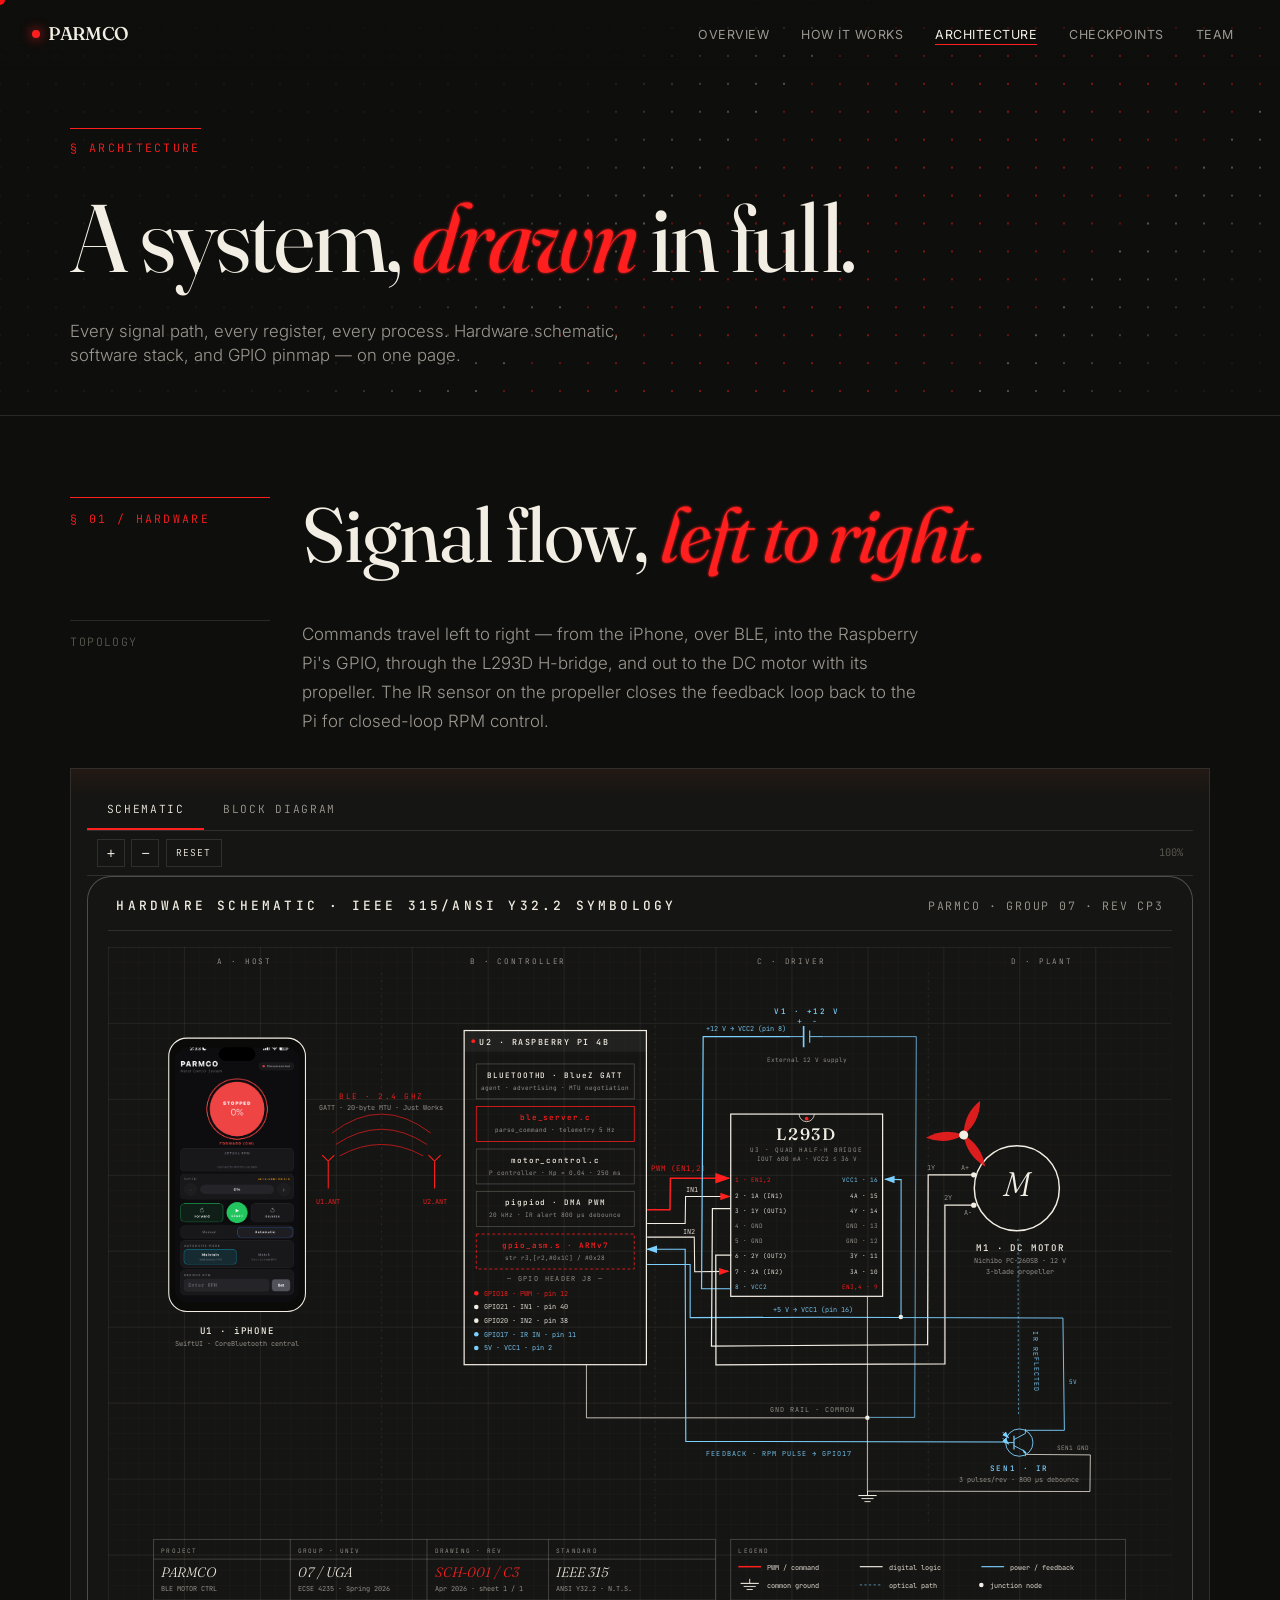
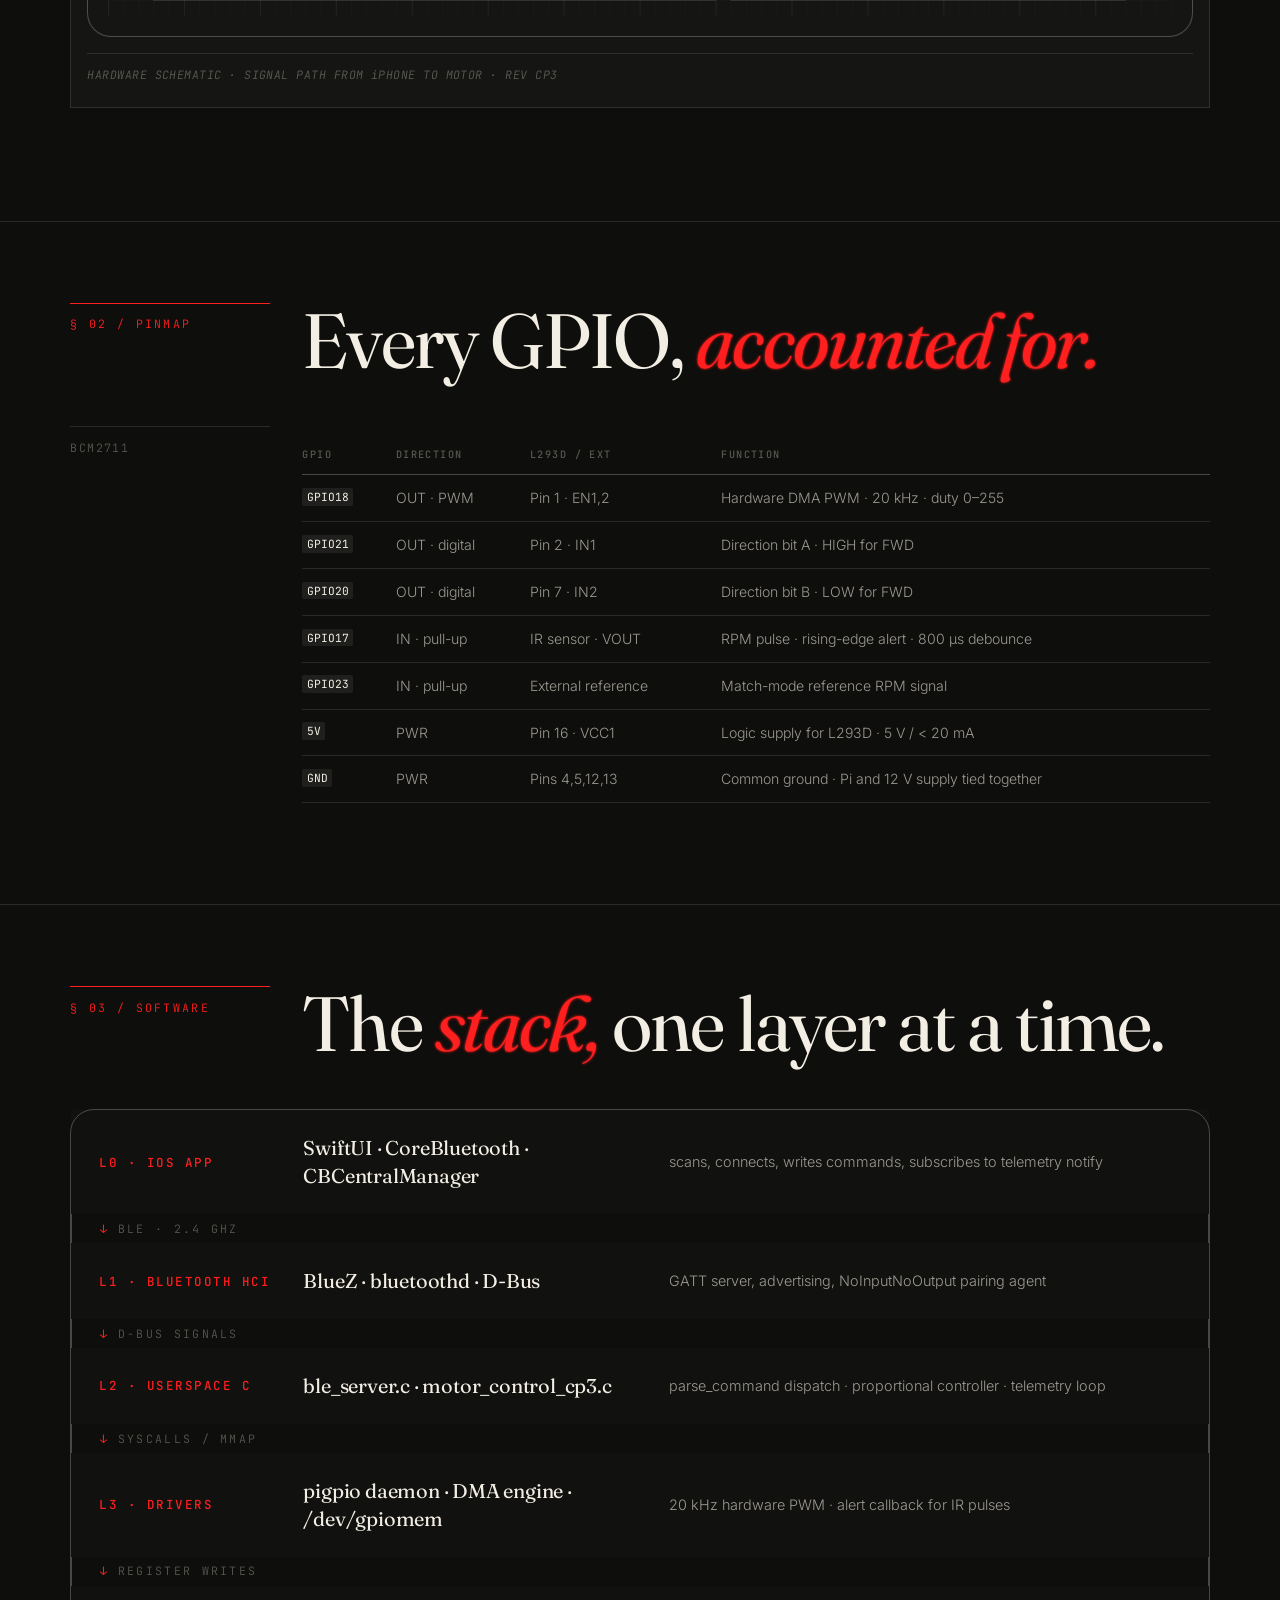
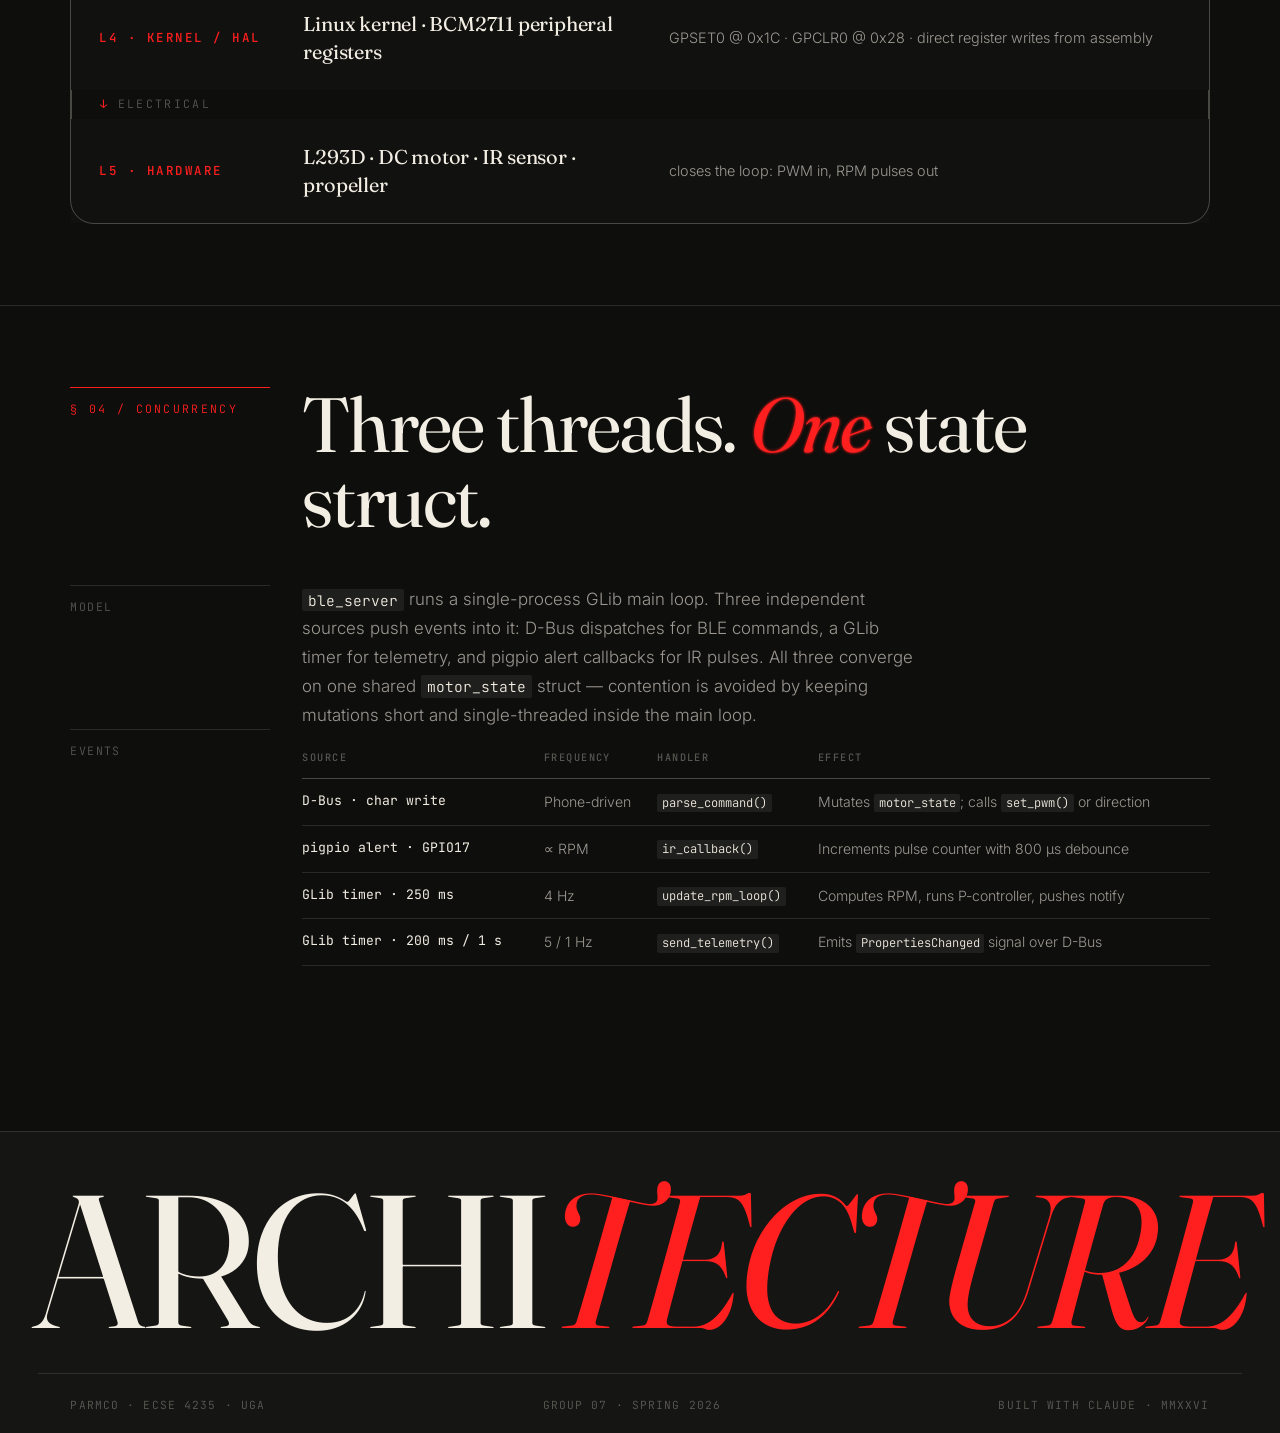
==== commit 3abd00ad: "Add favicon link to architecture.html" ====
--- a/architecture.html
+++ b/architecture.html
@@ -2,6 +2,7 @@
 <html lang="en">
 <head>
   <meta charset="UTF-8">
+  <link rel="icon" href="favicon.svg" type="image/svg+xml">
   <meta name="viewport" content="width=device-width, initial-scale=1.0">
   <title>Architecture — PARMCO</title>
   <link rel="stylesheet" href="style.css">
--- a/style.css
+++ b/style.css
@@ -1469,16 +1469,17 @@
 /* Stat grid */
 .stat-grid {
   display: grid;
-  grid-template-columns: repeat(auto-fit, minmax(200px, 1fr));
-  gap: 0;
-  border-top: 1px solid var(--rule);
-  border-left: 1px solid var(--rule);
+  grid-template-columns: repeat(auto-fit, minmax(160px, 1fr));
+  gap: 1rem;
+  border-top: none;
+  border-left: none;
 }
 .stat-tile {
   display: flex;
   flex-direction: column;
-  gap: 0.75rem;
-  padding: 2rem 1.5rem;
+  gap: 0.5rem;
+  padding: 1.25rem 1rem;
+  border: 1px solid var(--rule);
   border-right: 1px solid var(--rule);
   border-bottom: 1px solid var(--rule);
 }
